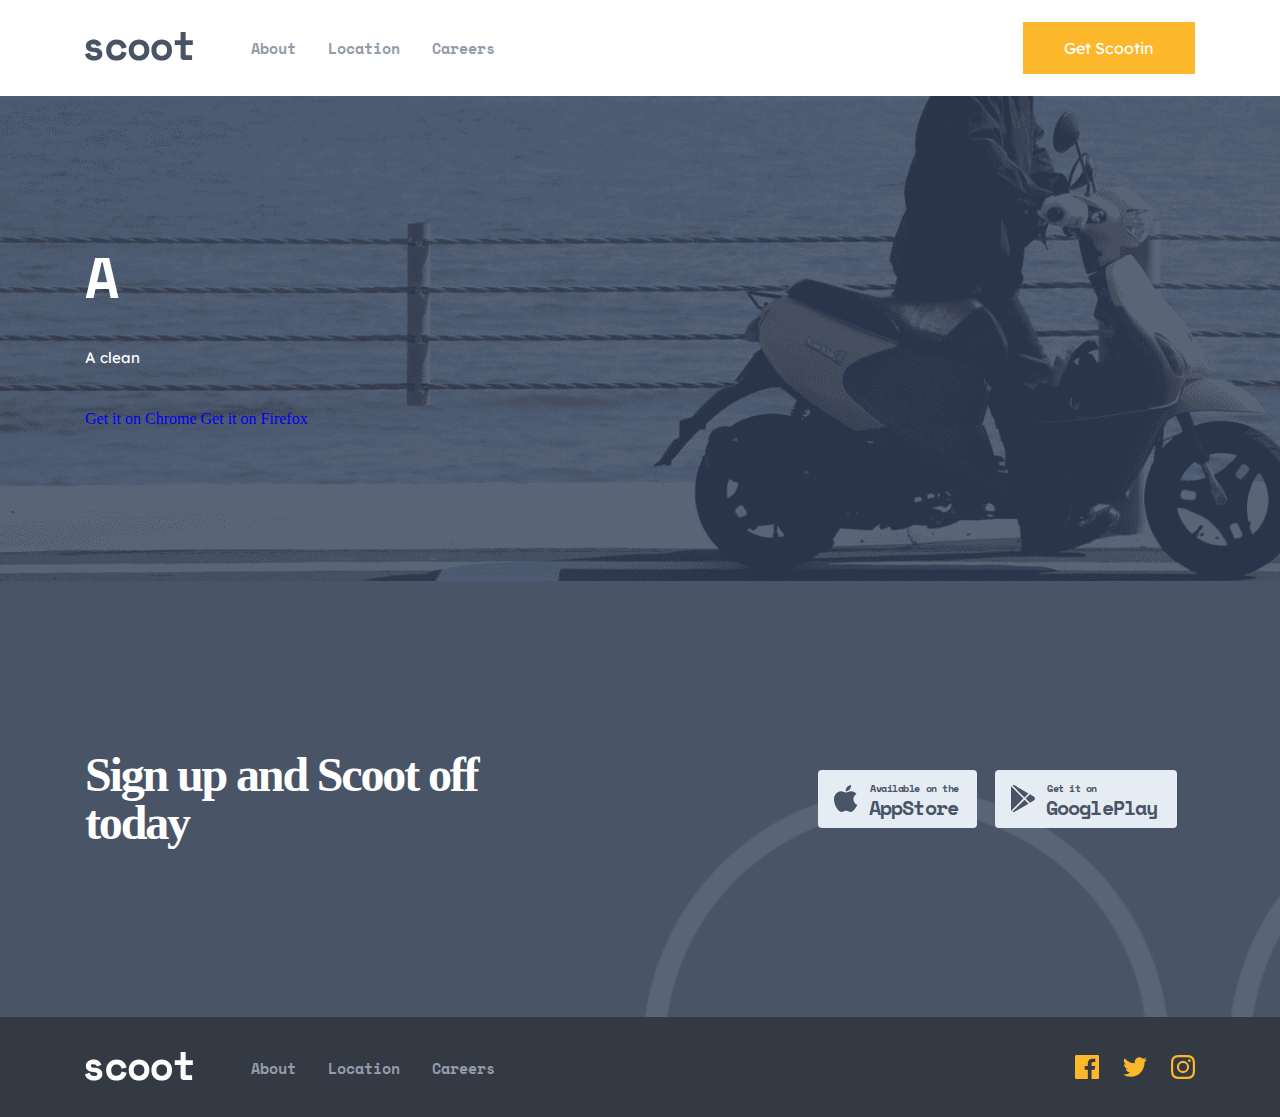
==== index.html @ 83e0b944 "Add sign up section" ====
<!DOCTYPE html>
<html lang="en">
<head>
  <meta charset="UTF-8">
  <meta http-equiv="X-UA-Compatible" content="IE=edge">
  <title>Bookmark</title>
  <link rel="stylesheet" href="./css/main.css">
  <!-- <link rel="stylesheet" href="./css/main.min.css"> -->
</head>
<body>
  <header class="site-header">
    <div class="container">

      <div class="site-header__inner">

        <a class="site-header__link" href="./index.html">
          <svg width="108" height="29" viewBox="0 0 108 29" fill="none" xmlns="http://www.w3.org/2000/svg">
            <path fill-rule="evenodd" clip-rule="evenodd" d="M107.097 23.2V28H98.6971C97.7905 28 97.0505 27.7067 96.4771 27.12C95.9038 26.5333 95.6171 25.7867 95.6171 24.88V12.96H89.7371V8.16H95.6171V0H100.657V8.16H107.817V12.96H100.657V22C100.657 22.8 101.017 23.2 101.737 23.2H107.097ZM9.12 28.56C11.7333 28.56 13.76 27.9733 15.2 26.8C16.64 25.6267 17.36 24.0533 17.36 22.08V21.84C17.36 20.0533 16.72 18.66 15.44 17.66C14.16 16.66 12.5067 16.0533 10.48 15.84C8.72 15.6533 7.50667 15.42 6.84 15.14C6.17333 14.86 5.84 14.4 5.84 13.76C5.84 13.3067 6.05333 12.9267 6.48 12.62C6.90667 12.3133 7.54667 12.16 8.4 12.16C9.33333 12.16 10.0933 12.3667 10.68 12.78C11.2667 13.1933 11.68 13.76 11.92 14.48L16.48 12.64C16.2667 12.08 15.96 11.5 15.56 10.9C15.16 10.3 14.64 9.75333 14 9.26C13.36 8.76667 12.58 8.36667 11.66 8.06C10.74 7.75333 9.65333 7.6 8.4 7.6C7.44 7.6 6.50667 7.73333 5.6 8C4.69333 8.26667 3.89333 8.66 3.2 9.18C2.50667 9.7 1.94667 10.3333 1.52 11.08C1.09333 11.8267 0.88 12.6933 0.88 13.68V13.92C0.88 15.8133 1.54 17.2467 2.86 18.22C4.18 19.1933 5.96 19.7733 8.2 19.96C9.02667 20.04 9.71333 20.1467 10.26 20.28C10.8067 20.4133 11.24 20.58 11.56 20.78C11.88 20.98 12.1 21.1933 12.22 21.42C12.34 21.6467 12.4 21.8933 12.4 22.16C12.4 22.6133 12.1667 23.0333 11.7 23.42C11.2333 23.8067 10.3733 24 9.12 24C7.70667 24 6.66 23.68 5.98 23.04C5.3 22.4 4.85333 21.6533 4.64 20.8L0 22.32C0.133333 23.0133 0.393333 23.7267 0.78 24.46C1.16667 25.1933 1.72 25.86 2.44 26.46C3.16 27.06 4.06667 27.56 5.16 27.96C6.25333 28.36 7.57333 28.56 9.12 28.56ZM31.5743 28.56C34.401 28.56 36.661 27.84 38.3543 26.4C40.0476 24.96 41.121 23.0667 41.5743 20.72L36.6143 19.48C36.3743 20.7867 35.8476 21.8267 35.0343 22.6C34.221 23.3733 33.041 23.76 31.4943 23.76C30.7743 23.76 30.0943 23.6467 29.4543 23.42C28.8143 23.1933 28.2543 22.8533 27.7743 22.4C27.2943 21.9467 26.9143 21.38 26.6343 20.7C26.3543 20.02 26.2143 19.24 26.2143 18.36V18.12C26.2143 17.24 26.3543 16.4467 26.6343 15.74C26.9143 15.0333 27.2943 14.4333 27.7743 13.94C28.2543 13.4467 28.8143 13.0667 29.4543 12.8C30.0943 12.5333 30.7743 12.4 31.4943 12.4C33.041 12.4 34.241 12.8267 35.0943 13.68C35.9476 14.5333 36.4543 15.5467 36.6143 16.72L41.5743 15.44C41.121 13.0933 40.0343 11.2 38.3143 9.76C36.5943 8.32 34.3476 7.6 31.5743 7.6C30.1343 7.6 28.781 7.84 27.5143 8.32C26.2476 8.8 25.141 9.49333 24.1943 10.4C23.2476 11.3067 22.5076 12.4 21.9743 13.68C21.441 14.96 21.1743 16.4 21.1743 18V18.48C21.1743 20.08 21.441 21.5067 21.9743 22.76C22.5076 24.0133 23.241 25.0667 24.1743 25.92C25.1076 26.7733 26.2076 27.4267 27.4743 27.88C28.741 28.3333 30.1076 28.56 31.5743 28.56ZM57.9286 27.88C56.6886 28.3333 55.3886 28.56 54.0286 28.56C52.6686 28.56 51.3686 28.3333 50.1286 27.88C48.8886 27.4267 47.7886 26.7667 46.8286 25.9C45.8686 25.0333 45.1086 23.9667 44.5486 22.7C43.9886 21.4333 43.7086 19.9733 43.7086 18.32V17.84C43.7086 16.2133 43.9886 14.7667 44.5486 13.5C45.1086 12.2333 45.8686 11.16 46.8286 10.28C47.7886 9.4 48.8886 8.73333 50.1286 8.28C51.3686 7.82667 52.6686 7.6 54.0286 7.6C55.3886 7.6 56.6886 7.82667 57.9286 8.28C59.1686 8.73333 60.2686 9.4 61.2286 10.28C62.1886 11.16 62.9486 12.2333 63.5086 13.5C64.0686 14.7667 64.3486 16.2133 64.3486 17.84V18.32C64.3486 19.9733 64.0686 21.4333 63.5086 22.7C62.9486 23.9667 62.1886 25.0333 61.2286 25.9C60.2686 26.7667 59.1686 27.4267 57.9286 27.88ZM54.0286 23.76C53.3086 23.76 52.6286 23.64 51.9886 23.4C51.3486 23.16 50.7886 22.8133 50.3086 22.36C49.8286 21.9067 49.4486 21.3533 49.1686 20.7C48.8886 20.0467 48.7486 19.3067 48.7486 18.48V17.68C48.7486 16.8533 48.8886 16.1133 49.1686 15.46C49.4486 14.8067 49.8286 14.2533 50.3086 13.8C50.7886 13.3467 51.3486 13 51.9886 12.76C52.6286 12.52 53.3086 12.4 54.0286 12.4C54.7486 12.4 55.4286 12.52 56.0686 12.76C56.7086 13 57.2686 13.3467 57.7486 13.8C58.2286 14.2533 58.6086 14.8067 58.8886 15.46C59.1686 16.1133 59.3086 16.8533 59.3086 17.68V18.48C59.3086 19.3067 59.1686 20.0467 58.8886 20.7C58.6086 21.3533 58.2286 21.9067 57.7486 22.36C57.2686 22.8133 56.7086 23.16 56.0686 23.4C55.4286 23.64 54.7486 23.76 54.0286 23.76ZM80.6229 27.88C79.3829 28.3333 78.0829 28.56 76.7229 28.56C75.3629 28.56 74.0629 28.3333 72.8229 27.88C71.5829 27.4267 70.4829 26.7667 69.5229 25.9C68.5629 25.0333 67.8029 23.9667 67.2429 22.7C66.6829 21.4333 66.4029 19.9733 66.4029 18.32V17.84C66.4029 16.2133 66.6829 14.7667 67.2429 13.5C67.8029 12.2333 68.5629 11.16 69.5229 10.28C70.4829 9.4 71.5829 8.73333 72.8229 8.28C74.0629 7.82667 75.3629 7.6 76.7229 7.6C78.0829 7.6 79.3829 7.82667 80.6229 8.28C81.8629 8.73333 82.9629 9.4 83.9229 10.28C84.8829 11.16 85.6429 12.2333 86.2029 13.5C86.7629 14.7667 87.0429 16.2133 87.0429 17.84V18.32C87.0429 19.9733 86.7629 21.4333 86.2029 22.7C85.6429 23.9667 84.8829 25.0333 83.9229 25.9C82.9629 26.7667 81.8629 27.4267 80.6229 27.88ZM76.7229 23.76C76.0029 23.76 75.3229 23.64 74.6829 23.4C74.0429 23.16 73.4829 22.8133 73.0029 22.36C72.5229 21.9067 72.1429 21.3533 71.8629 20.7C71.5829 20.0467 71.4429 19.3067 71.4429 18.48V17.68C71.4429 16.8533 71.5829 16.1133 71.8629 15.46C72.1429 14.8067 72.5229 14.2533 73.0029 13.8C73.4829 13.3467 74.0429 13 74.6829 12.76C75.3229 12.52 76.0029 12.4 76.7229 12.4C77.4429 12.4 78.1229 12.52 78.7629 12.76C79.4029 13 79.9629 13.3467 80.4429 13.8C80.9229 14.2533 81.3029 14.8067 81.5829 15.46C81.8629 16.1133 82.0029 16.8533 82.0029 17.68V18.48C82.0029 19.3067 81.8629 20.0467 81.5829 20.7C81.3029 21.3533 80.9229 21.9067 80.4429 22.36C79.9629 22.8133 79.4029 23.16 78.7629 23.4C78.1229 23.64 77.4429 23.76 76.7229 23.76Z" fill="#495567"/>
            </svg>

        </a>

        <nav class="site-header__nav">
          <ul class="site-header__list">
            <li class="site-header__item">
              <a class="site-header__links" href="#">
                About
              </a>
            </li>
            <li class="site-header__item">
              <a class="site-header__links" href="#">
                Location
              </a>
            </li>
            <li class="site-header__item">
              <a class="site-header__links" href="#">
                Careers
              </a>
            </li>
          </ul>
        </nav>

        <a class="link" href="#">Get Scootin</a>
      </div>

    </div>
  </header>
  <main>
    <section class="hero">
      <div class="container">
        <div class="hero-wrap">
          <div class="hero-wrap__txt">
            <h1 class="hero-wrap__title">
              A
            </h1>
            <p class="hero-wrap__desc">
              A clean
            </p>
            <a class="hero-wrap__btn" href="#">Get it on Chrome</a>
            <a class="hero-wrap__btn hero-wrap__btn--mod" href="#">Get it on Firefox</a>
          </div>
        </div>
      </div>
    </section>

    <section class="signup">
      <div class="container">
        <div class="signup__box">
          <div class="signup__heading-box">
            <h3 class="signup__heading">Sign up and Scoot off today</h3>
          </div>
          <div class="signup__links">
            <a class="signup__link" href="">
              <div class="signup__span">
                <img class="signup__icon" src="./images/appstore.svg" width="24" height="21" alt="">
                <span class="signup__txt">Available on the</span>
                <span class="signup__txt signup__text">AppStore</span>
              </div>
            </a>
            <a href="#">
              <div class="signup__span signup__span--active">
                <img class="signup__icon" src="./images/play.svg" width="24" height="27" alt="">
                <span class="signup__txt">Get it on</span>
                <span class="signup__txt signup__text">GooglePlay</span>
              </div>

          </a>
        </div>
      </div>
    </div>
  </section>
  </main>

  <footer class="site-footer">
    <div class="container">
      <div class="footer-wrap">

        <a class="footer-wrapr__link" href="./index.html">
          <svg class="footer-wrap__link-img" width="108" height="29" viewBox="0 0 108 29" fill="none" xmlns="http://www.w3.org/2000/svg">
            <path fill-rule="evenodd" clip-rule="evenodd" d="M107.097 23.2V28H98.6971C97.7905 28 97.0505 27.7067 96.4771 27.12C95.9038 26.5333 95.6171 25.7867 95.6171 24.88V12.96H89.7371V8.16H95.6171V0H100.657V8.16H107.817V12.96H100.657V22C100.657 22.8 101.017 23.2 101.737 23.2H107.097ZM9.12 28.56C11.7333 28.56 13.76 27.9733 15.2 26.8C16.64 25.6267 17.36 24.0533 17.36 22.08V21.84C17.36 20.0533 16.72 18.66 15.44 17.66C14.16 16.66 12.5067 16.0533 10.48 15.84C8.72 15.6533 7.50667 15.42 6.84 15.14C6.17333 14.86 5.84 14.4 5.84 13.76C5.84 13.3067 6.05333 12.9267 6.48 12.62C6.90667 12.3133 7.54667 12.16 8.4 12.16C9.33333 12.16 10.0933 12.3667 10.68 12.78C11.2667 13.1933 11.68 13.76 11.92 14.48L16.48 12.64C16.2667 12.08 15.96 11.5 15.56 10.9C15.16 10.3 14.64 9.75333 14 9.26C13.36 8.76667 12.58 8.36667 11.66 8.06C10.74 7.75333 9.65333 7.6 8.4 7.6C7.44 7.6 6.50667 7.73333 5.6 8C4.69333 8.26667 3.89333 8.66 3.2 9.18C2.50667 9.7 1.94667 10.3333 1.52 11.08C1.09333 11.8267 0.88 12.6933 0.88 13.68V13.92C0.88 15.8133 1.54 17.2467 2.86 18.22C4.18 19.1933 5.96 19.7733 8.2 19.96C9.02667 20.04 9.71333 20.1467 10.26 20.28C10.8067 20.4133 11.24 20.58 11.56 20.78C11.88 20.98 12.1 21.1933 12.22 21.42C12.34 21.6467 12.4 21.8933 12.4 22.16C12.4 22.6133 12.1667 23.0333 11.7 23.42C11.2333 23.8067 10.3733 24 9.12 24C7.70667 24 6.66 23.68 5.98 23.04C5.3 22.4 4.85333 21.6533 4.64 20.8L0 22.32C0.133333 23.0133 0.393333 23.7267 0.78 24.46C1.16667 25.1933 1.72 25.86 2.44 26.46C3.16 27.06 4.06667 27.56 5.16 27.96C6.25333 28.36 7.57333 28.56 9.12 28.56ZM31.5743 28.56C34.401 28.56 36.661 27.84 38.3543 26.4C40.0476 24.96 41.121 23.0667 41.5743 20.72L36.6143 19.48C36.3743 20.7867 35.8476 21.8267 35.0343 22.6C34.221 23.3733 33.041 23.76 31.4943 23.76C30.7743 23.76 30.0943 23.6467 29.4543 23.42C28.8143 23.1933 28.2543 22.8533 27.7743 22.4C27.2943 21.9467 26.9143 21.38 26.6343 20.7C26.3543 20.02 26.2143 19.24 26.2143 18.36V18.12C26.2143 17.24 26.3543 16.4467 26.6343 15.74C26.9143 15.0333 27.2943 14.4333 27.7743 13.94C28.2543 13.4467 28.8143 13.0667 29.4543 12.8C30.0943 12.5333 30.7743 12.4 31.4943 12.4C33.041 12.4 34.241 12.8267 35.0943 13.68C35.9476 14.5333 36.4543 15.5467 36.6143 16.72L41.5743 15.44C41.121 13.0933 40.0343 11.2 38.3143 9.76C36.5943 8.32 34.3476 7.6 31.5743 7.6C30.1343 7.6 28.781 7.84 27.5143 8.32C26.2476 8.8 25.141 9.49333 24.1943 10.4C23.2476 11.3067 22.5076 12.4 21.9743 13.68C21.441 14.96 21.1743 16.4 21.1743 18V18.48C21.1743 20.08 21.441 21.5067 21.9743 22.76C22.5076 24.0133 23.241 25.0667 24.1743 25.92C25.1076 26.7733 26.2076 27.4267 27.4743 27.88C28.741 28.3333 30.1076 28.56 31.5743 28.56ZM57.9286 27.88C56.6886 28.3333 55.3886 28.56 54.0286 28.56C52.6686 28.56 51.3686 28.3333 50.1286 27.88C48.8886 27.4267 47.7886 26.7667 46.8286 25.9C45.8686 25.0333 45.1086 23.9667 44.5486 22.7C43.9886 21.4333 43.7086 19.9733 43.7086 18.32V17.84C43.7086 16.2133 43.9886 14.7667 44.5486 13.5C45.1086 12.2333 45.8686 11.16 46.8286 10.28C47.7886 9.4 48.8886 8.73333 50.1286 8.28C51.3686 7.82667 52.6686 7.6 54.0286 7.6C55.3886 7.6 56.6886 7.82667 57.9286 8.28C59.1686 8.73333 60.2686 9.4 61.2286 10.28C62.1886 11.16 62.9486 12.2333 63.5086 13.5C64.0686 14.7667 64.3486 16.2133 64.3486 17.84V18.32C64.3486 19.9733 64.0686 21.4333 63.5086 22.7C62.9486 23.9667 62.1886 25.0333 61.2286 25.9C60.2686 26.7667 59.1686 27.4267 57.9286 27.88ZM54.0286 23.76C53.3086 23.76 52.6286 23.64 51.9886 23.4C51.3486 23.16 50.7886 22.8133 50.3086 22.36C49.8286 21.9067 49.4486 21.3533 49.1686 20.7C48.8886 20.0467 48.7486 19.3067 48.7486 18.48V17.68C48.7486 16.8533 48.8886 16.1133 49.1686 15.46C49.4486 14.8067 49.8286 14.2533 50.3086 13.8C50.7886 13.3467 51.3486 13 51.9886 12.76C52.6286 12.52 53.3086 12.4 54.0286 12.4C54.7486 12.4 55.4286 12.52 56.0686 12.76C56.7086 13 57.2686 13.3467 57.7486 13.8C58.2286 14.2533 58.6086 14.8067 58.8886 15.46C59.1686 16.1133 59.3086 16.8533 59.3086 17.68V18.48C59.3086 19.3067 59.1686 20.0467 58.8886 20.7C58.6086 21.3533 58.2286 21.9067 57.7486 22.36C57.2686 22.8133 56.7086 23.16 56.0686 23.4C55.4286 23.64 54.7486 23.76 54.0286 23.76ZM80.6229 27.88C79.3829 28.3333 78.0829 28.56 76.7229 28.56C75.3629 28.56 74.0629 28.3333 72.8229 27.88C71.5829 27.4267 70.4829 26.7667 69.5229 25.9C68.5629 25.0333 67.8029 23.9667 67.2429 22.7C66.6829 21.4333 66.4029 19.9733 66.4029 18.32V17.84C66.4029 16.2133 66.6829 14.7667 67.2429 13.5C67.8029 12.2333 68.5629 11.16 69.5229 10.28C70.4829 9.4 71.5829 8.73333 72.8229 8.28C74.0629 7.82667 75.3629 7.6 76.7229 7.6C78.0829 7.6 79.3829 7.82667 80.6229 8.28C81.8629 8.73333 82.9629 9.4 83.9229 10.28C84.8829 11.16 85.6429 12.2333 86.2029 13.5C86.7629 14.7667 87.0429 16.2133 87.0429 17.84V18.32C87.0429 19.9733 86.7629 21.4333 86.2029 22.7C85.6429 23.9667 84.8829 25.0333 83.9229 25.9C82.9629 26.7667 81.8629 27.4267 80.6229 27.88ZM76.7229 23.76C76.0029 23.76 75.3229 23.64 74.6829 23.4C74.0429 23.16 73.4829 22.8133 73.0029 22.36C72.5229 21.9067 72.1429 21.3533 71.8629 20.7C71.5829 20.0467 71.4429 19.3067 71.4429 18.48V17.68C71.4429 16.8533 71.5829 16.1133 71.8629 15.46C72.1429 14.8067 72.5229 14.2533 73.0029 13.8C73.4829 13.3467 74.0429 13 74.6829 12.76C75.3229 12.52 76.0029 12.4 76.7229 12.4C77.4429 12.4 78.1229 12.52 78.7629 12.76C79.4029 13 79.9629 13.3467 80.4429 13.8C80.9229 14.2533 81.3029 14.8067 81.5829 15.46C81.8629 16.1133 82.0029 16.8533 82.0029 17.68V18.48C82.0029 19.3067 81.8629 20.0467 81.5829 20.7C81.3029 21.3533 80.9229 21.9067 80.4429 22.36C79.9629 22.8133 79.4029 23.16 78.7629 23.4C78.1229 23.64 77.4429 23.76 76.7229 23.76Z" fill="currentColor"/>
            </svg>

        </a>
        <nav class="footer-wrap-nav">
          <ul class="footer-wrap__list footernav">
            <li class="footernav__item">
              <a class="footernav__link" href="#" >
                About
              </a>
            </li>
            <li class="footernav__item">
              <a class="footernav__link" href="#" >
                Location
              </a>
            </li>
            <li class="footernav__item">
              <a class="footernav__link" href="#" >
                Careers
              </a>
            </li>
          </ul>
        </nav>
        <ul class="social-list">

          <li class="social-list__item">
            <a class="social-list__link" href="https://www.facebook.com/" target="_blank">
              <svg class="social-list__icon" width="24" height="24" fill="none" xmlns="http://www.w3.org/2000/svg"><path d="M22.675 0H1.325C.593 0 0 .593 0 1.325v21.351C0 23.407.593 24 1.325 24H12.82v-9.294H9.692v-3.622h3.128V8.413c0-3.1 1.893-4.788 4.659-4.788 1.325 0 2.463.099 2.795.143v3.24l-1.918.001c-1.504 0-1.795.715-1.795 1.763v2.313h3.587l-.467 3.622h-3.12V24h6.116c.73 0 1.323-.593 1.323-1.325V1.325C24 .593 23.407 0 22.675 0Z" fill="currentColor"/></svg>
            </a>
          </li>

          <li class="social-list__item">
            <a class="social-list__link" href="https://www.twitter.com/" target="_blank">

              <svg class="social-list__icon" width="24" height="20" fill="none" xmlns="http://www.w3.org/2000/svg"><path d="M24 2.557a9.83 9.83 0 0 1-2.828.775A4.932 4.932 0 0 0 23.337.608a9.864 9.864 0 0 1-3.127 1.195A4.916 4.916 0 0 0 16.616.248c-3.179 0-5.515 2.966-4.797 6.045A13.978 13.978 0 0 1 1.671 1.149a4.93 4.93 0 0 0 1.523 6.574 4.903 4.903 0 0 1-2.229-.616c-.054 2.281 1.581 4.415 3.949 4.89a4.935 4.935 0 0 1-2.224.084 4.928 4.928 0 0 0 4.6 3.419A9.9 9.9 0 0 1 0 17.54a13.94 13.94 0 0 0 7.548 2.212c9.142 0 14.307-7.721 13.995-14.646A10.025 10.025 0 0 0 24 2.557Z" fill="currentColor"/></svg>
            </a>
          </li>
          <li class="social-list__item">
            <a class="social-list__link" href="https://www.instagram.com/" target="_blank">
              <svg class="social-list__icon" width="24" height="24" fill="none" xmlns="http://www.w3.org/2000/svg"><path fill-rule="evenodd" clip-rule="evenodd" d="M12 0C8.741 0 8.333.014 7.053.072 2.695.272.273 2.69.073 7.052.014 8.333 0 8.741 0 12c0 3.259.014 3.668.072 4.948.2 4.358 2.618 6.78 6.98 6.98C8.333 23.986 8.741 24 12 24c3.259 0 3.668-.014 4.948-.072 4.354-.2 6.782-2.618 6.979-6.98.059-1.28.073-1.689.073-4.948 0-3.259-.014-3.667-.072-4.947-.196-4.354-2.617-6.78-6.979-6.98C15.668.014 15.259 0 12 0Zm0 2.163c3.204 0 3.584.012 4.85.07 3.252.148 4.771 1.691 4.919 4.919.058 1.265.069 1.645.069 4.849 0 3.205-.012 3.584-.069 4.849-.149 3.225-1.664 4.771-4.919 4.919-1.266.058-1.644.07-4.85.07-3.204 0-3.584-.012-4.849-.07-3.26-.149-4.771-1.699-4.919-4.92-.058-1.265-.07-1.644-.07-4.849 0-3.204.013-3.583.07-4.849.149-3.227 1.664-4.771 4.919-4.919 1.266-.057 1.645-.069 4.849-.069ZM5.838 12a6.162 6.162 0 1 1 12.324 0 6.162 6.162 0 0 1-12.324 0ZM12 16a4 4 0 1 1 0-8 4 4 0 0 1 0 8Zm4.965-10.405a1.44 1.44 0 1 1 2.881.001 1.44 1.44 0 0 1-2.881-.001Z" fill="currentColor"/></svg>

            </a>
          </li>
        </ul>
      </div>
    </div>
  </footer>
</body>
</html>
---- css/main.css ----
/* VARIABLES */

:root{
  --text-color:#fff;
  --yellow-button:#FCB72B;
  --title-dark-nevy:#495567;
  --desc-dim-grey:#939CAA;
  --light-grey:#E5ECF4;
  --snow:#F2F5F9;
  --light-yellow:#FFF4DF;
}

/* space-mono-700 - latin */
@font-face {
  font-family: "Space Mono";
  font-style: normal;
  font-weight: 700;
  src: url("../fonts/space-mono-v11-latin-700.woff2") format("woff2"),
  url("../fonts/space-mono-v11-latin-700.woff") format("woff");
}

/* lexend-deca-regular - latin */
@font-face {
  font-family: "Lexend Deca";
  font-style: normal;
  font-weight: 400;
  src: url("../fonts/lexend-deca-v16-latin-regular.eot");
  src: url("../fonts/lexend-deca-v16-latin-regular.eot?#iefix") format("embedded-opentype"),
  url("../fonts/lexend-deca-v16-latin-regular.woff2") format("woff2"),
  url("../fonts/lexend-deca-v16-latin-regular.woff") format("woff"),
  url("../fonts/lexend-deca-v16-latin-regular.ttf") format("truetype"),
  url("../fonts/lexend-deca-v16-latin-regular.svg#LexendDeca") format("svg");
}

/* GENERAL */
*{
  box-sizing: border-box;
}
html{
  height: 100%;
}

img{
  display: block;
  height: auto;
}

body{
  display: flex;
  flex-direction: column;
  height: 100%;
  margin: 0;
  padding: 0;
  overflow-x: hidden;
}


.visually-hidden {
  position: absolute;
  width: 1px;
  height: 1px;
  margin: -1px;
  padding: 0;
  border: 0;
  white-space: nowrap;
  clip-path: inset(100%);
  clip: rect(0 0 0 0);
  overflow: hidden;
}

/* CONTAINER */

.container{
  max-width: 1150px;
  margin-right: auto;
  margin-left: auto;
  padding-right: 20px;
  padding-left: 20px;
}

/* STICKY-FOOTER */
main{
  flex-grow: 1;
}

ul{
  margin: 0;
  padding: 0;
  list-style: none;
}

a{
  text-decoration: none;
}


p{
  font-family: "Lexend Deca";
}

/* header start */

.site-header{
  padding: 22px 0;
}

.site-header__inner, .footer-wrap{
  display: flex;
  align-items: center;
}

.site-header__nav, .footer-wrap-nav{
  margin-left: 58px;
}

.site-header__list, .footer-wrap__list{
  display: flex;
  align-items: center;
}

.site-header__item:not(:last-child), .footernav__item:not(:last-child){
  margin-right: 32px;
}

.site-header__links, .footernav__link{
  font-family: "Space Mono";
  font-style: normal;
  font-weight: 700;
  font-size: 15px;
  line-height: 25px;
  color: var(--desc-dim-grey);
  transition: 0.3s ease;
}

.site-header__links:hover, .footernav__link:hover{
  color: var(--yellow-button);
}

.link{
  margin-left: auto;
  padding: 13px 38px;
  font-family: "Lexend Deca";
  color: var(--text-color);
  background-color: var(--yellow-button);
  border: 3px solid transparent;
  transition: 0.3s ease;
}

.link:hover{
  color: var(--yellow-button);
  background-color: var(--text-color);
  border-color: var(--yellow-button);
}

/* header end */

.hero{
  position: relative;
  padding: 153px 0;
  background-image: url("../images/home-headerr.png");
  /* background-size: 1440px 650px; */
  background-size: cover;
  background-repeat: no-repeat;
}


.hero-wrap{
  width: 500px;
}

.hero-wrap__title{
  margin-top: 0;
  margin-bottom: 40px;
  font-weight: 700;
  font-size: 56px;
  font-family: "Space Mono";
  line-height: 56px;
  letter-spacing: -2.5px;
  color: #fff;

}

.hero-wrap__desc-box{
  position: relative;
  width: 405px;
  margin-left: auto;

}

.hero-wrap__desc-box::before{
  position: absolute;
  top: 43px;
  left: -273px;
  background-image: url("../images/chiziq-header.svg");
  width: 203px;
  height: 15px;
  content: "";
}

.hero-wrap__desc-box::after{
  position: absolute;
  top: 40px;
  right: -127%;
  background-image: url("../images/header-arrow.svg");
  width: 452px;
  height: 151px;
  content: "";
}


.hero-wrap__desc{
  font-family: "Lexend Deca";
  margin-bottom: 40px;
  font-weight: 400;
  font-size: 15px;
  line-height: 25px;
  color: #fff;

}

.hero-wrap__btn{
  display: inline-block;
}

.hero-wrap__btn::after{
  position: absolute;
  right: -193%;
  bottom: 8%;
  display: block;
  background-image: url("../images/header-circles.svg");
  width: 234px;
  height: 62px;
  content: "";
}

.app{
  padding-top: 160px;
  padding-bottom: 147px;
}

.app__list{
  position: relative;
  display: flex;
  margin-bottom: 200px;
}

.app__list::before{
  position: absolute;
  top: 39px;
  left: -17%;
  z-index: -1;
  display: inline-block;
  width: 974px;
  height: 20px;
  background-color: var(--light-grey);
  content: "";
}



.app__item{
  top: 0;
  left: 0;
  width: 350px;
  margin-right: 30px;
}

.app__item::before{
  display: inline-block;
  margin-bottom: 40px;
  background-image: url("../images/locate.svg");
  width: 96px;
  height: 96px;
  background-repeat: no-repeat;
  background-position: top left;
  content: "";
}

.app__item:nth-child(2):before{
  background-image: url("../images/scooter.svg");
}

.app__item:nth-child(3):before{
  background-image: url("../images/ride.svg");
}

.app__title{
  margin-bottom: 27px;
  font-weight: 700;
  font-size: 24px;
  font-family: "Mono Space";
  line-height: 28px;
  letter-spacing: -1.07143px;
  color: var(--title-dark-nevy);

}

.app__desc{
  margin-top: 0;
  font-weight: 400;
  font-size: 15px;
  font-family: "Lexend Deca";
  line-height: 25px;
  color: var(--desc-dim-grey);

}

.app__box{
}

.app__itemm{
  display: flex;
  justify-content: space-between;
  align-items: center;
  margin-bottom: 160px;
}


.app__itemm:nth-child(2){
  flex-direction: row-reverse;
}

.app__itemm:nth-child(3){
  margin-bottom: 0;
}

.app__left{
  width: 445px;
  margin-right: 23px;
}

.app__heading{
  margin-bottom: 24px;
  font-weight: 700;
  font-size: 48px;
  font-family: "Mono Space";
  line-height: 48px;
  letter-spacing: -2.14286px;
  color: var(--title-dark-nevy);

}

.app__info{
  margin-bottom: 40px;
  font-weight: 400;
  font-size: 15px;
  line-height: 25px;
  color: var(--desc-dim-grey);
}

.app__right{
  position: relative;
}

.app__right::after{
  position: absolute;
  top: 0%;
  right:-110%;
  background-image: url("../images/Mask.png");
  width: 445px;
  height: 445px;
  background-repeat: no-repeat;
  content: "";
}

.app__right::before{
  position: absolute;
  right:-38%;
  bottom: 0;
  z-index: 1;
  background-image: url("../images/telemetry-arrow.svg");
  width: 741px;
  height: 151px;
  background-repeat: no-repeat;
  content: "";
}

.app__right--mod::before{
  top: 1%;
  left: -122%;
  transform: rotateY(180deg);
}

.app__right--mod::after{
  top: 1%;
  left: -115%;
}

.app__right--active::before{
  /* position: absolute; */
  top: 16%;
  right: -127%
}

.signup{
  padding: 122px 0;
  background-image: url("../images/signup.png");
  background-size:cover;
}

.signup__box{
  display: flex;
  justify-content: space-between;
  align-items: center;
}

.signup__heading-box{
  width: 415px;
}

.signup__heading{
  font-weight: 700;
  font-size: 48px;
  font-family: "Mono Space";
  line-height: 48px;
  letter-spacing: -2.14286px;
  color: #fff;

}

.signup__links{
  display: flex;
}

.signup__span{
  position: relative;
  width: 159px;
  margin-right: 18px;
  padding: 8px 16px;
  background-color: var(--light-grey);
  border-radius: 4px;
}

.signup__icon{
  position: absolute;
  top: 15px;
  display: inline;
}

.signup__txt{
  margin-left: 36px;
  font-weight: 700;
  font-size: 10px;
  font-family: "Space Mono";
  line-height: 15px;
  letter-spacing: -0.446429px;
  color: var(--title-dark-nevy);
}

.signup__text{
  margin-left: 35px;
  font-weight: 700;
  font-size: 20px;
  font-family: "Space Mono";
  line-height: 24px;
  letter-spacing: -0.892857px;
  color: var(--title-dark-nevy);

}

.signup__span--active{
  width: 182px;
}

/* footer start */

.site-footer{
  width: 100%;
  background-color: #333A44;
  padding-top: 35px;
  padding-bottom: 32px;
}

.footer-wrap__link-img{
  color: var(--text-color);
}

.social-list{
  display: flex;
  align-items: center;
  margin-left: auto;
  list-style: none;
}

.social-list__item:not(:last-child){
  margin-right: 24px;
}

.social-list__icon{
  color: var(--yellow-button);
  transition: 0.3s ease;
}

.social-list__icon:hover{
  color: var(--text-color);
}

/* footer finish */
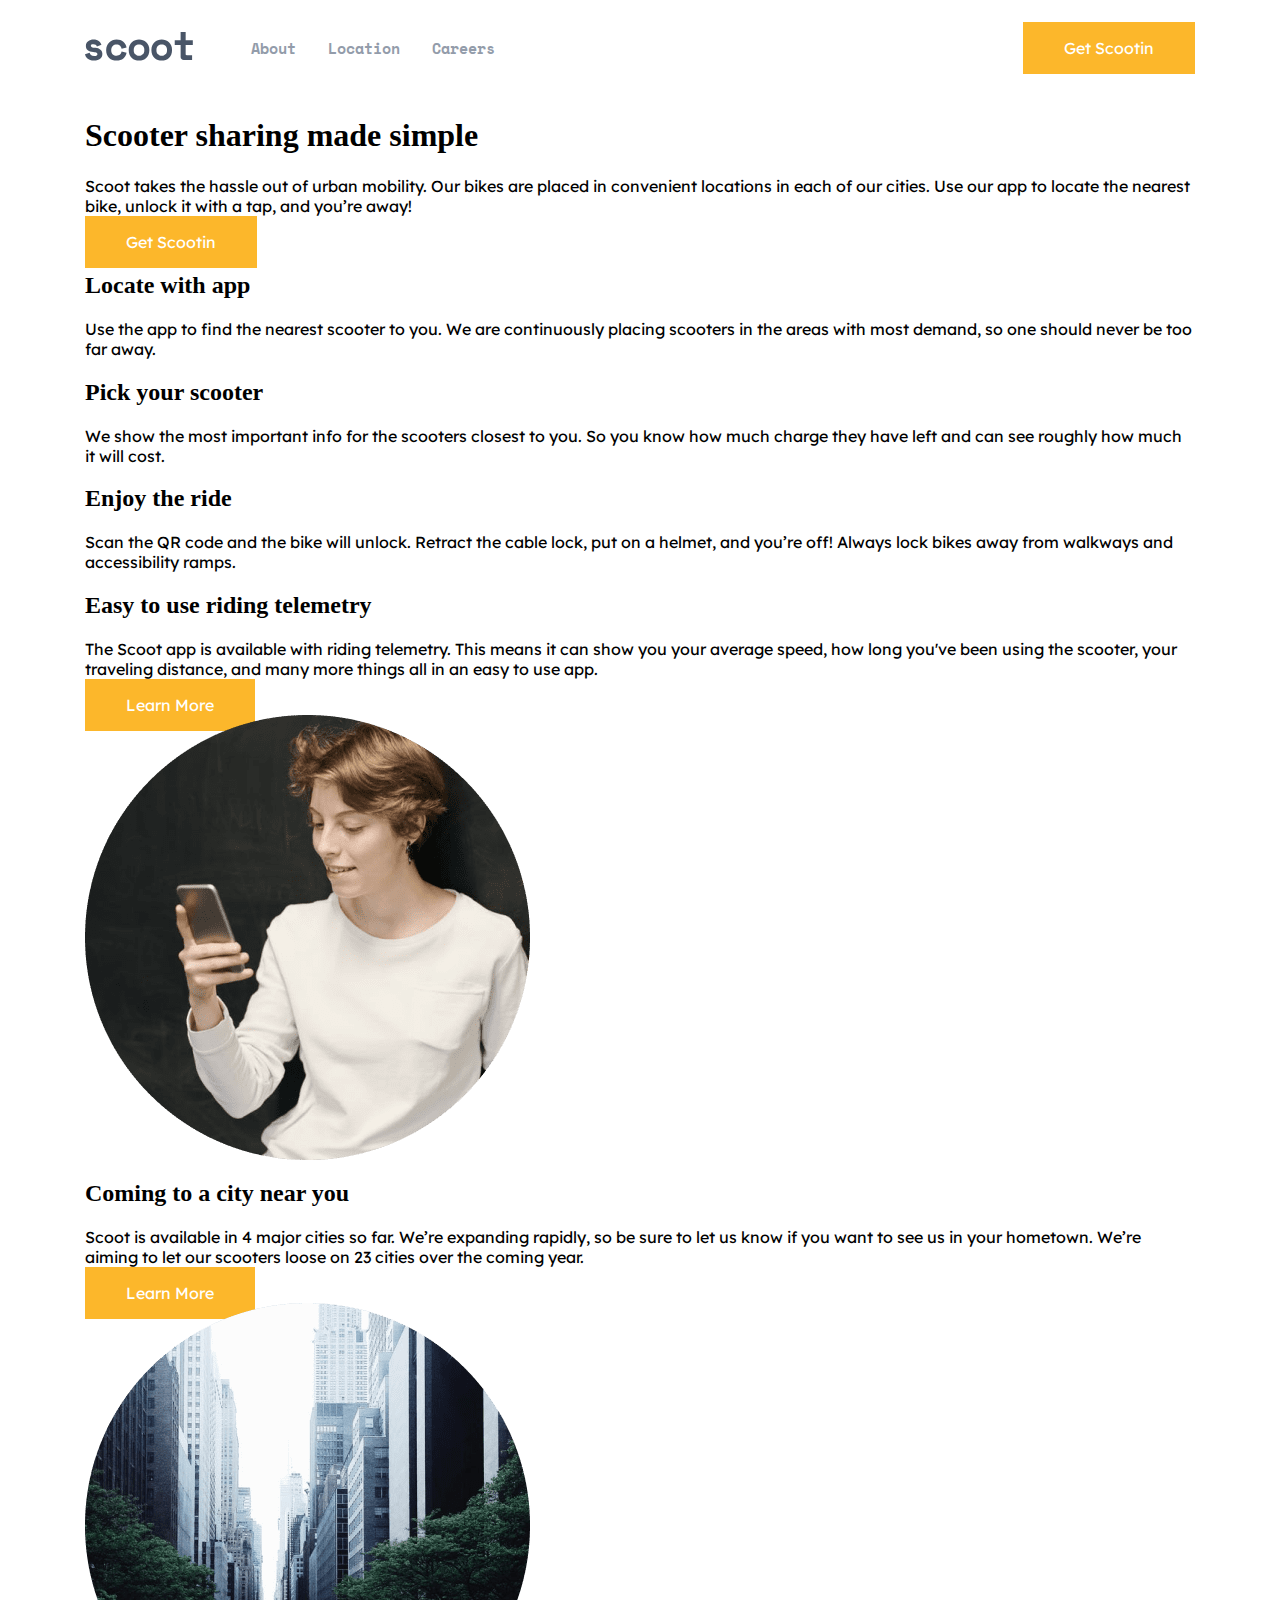
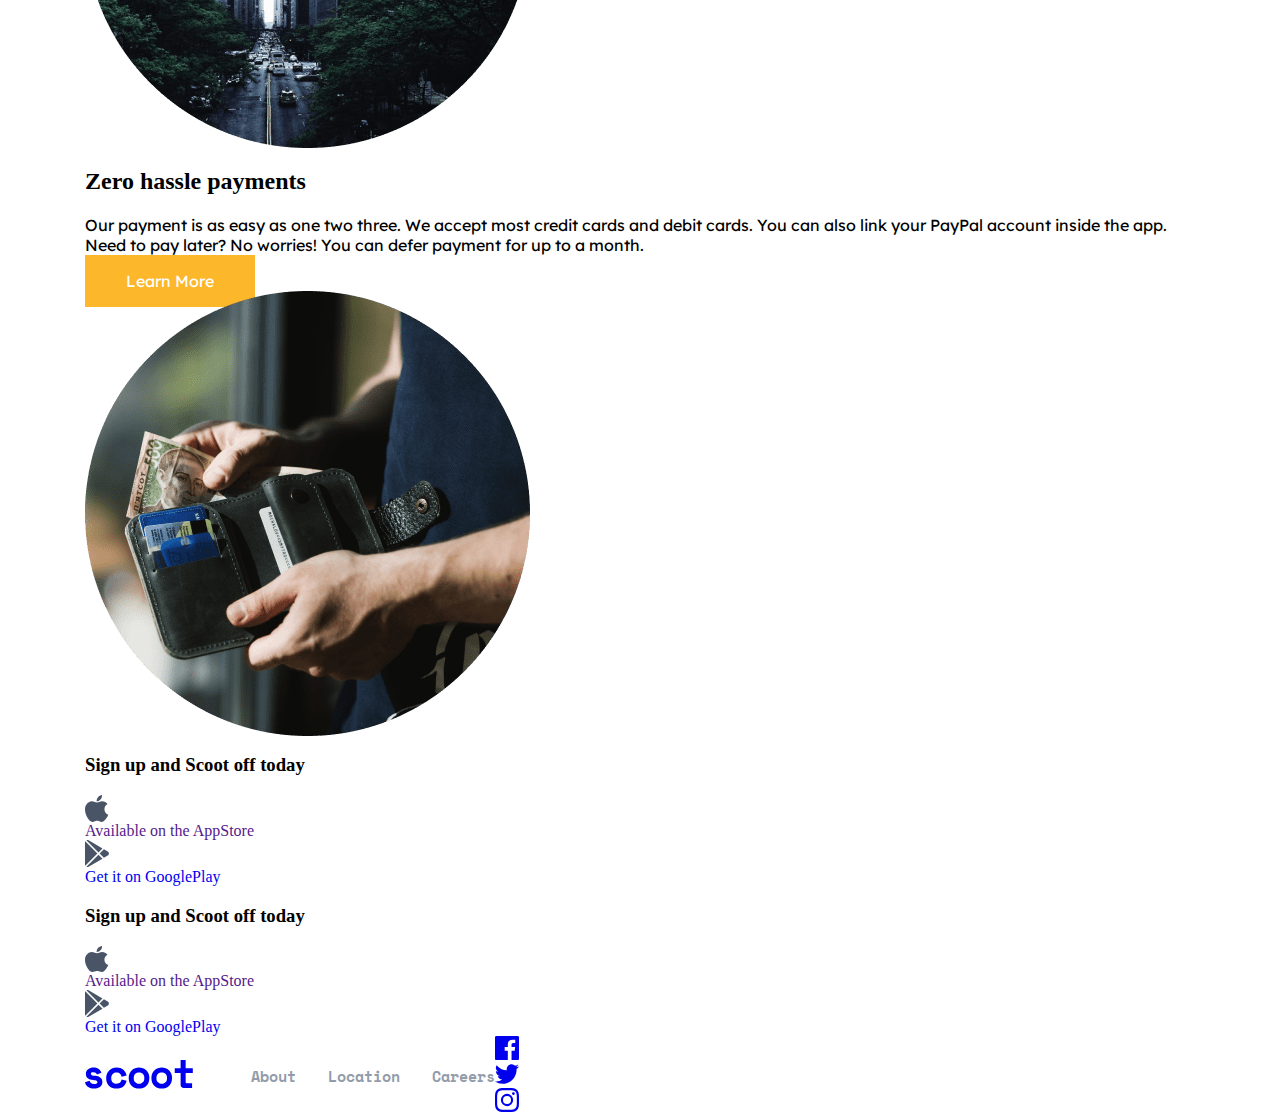
==== commit 1d74f406: "Merge branch 'main' into about" ====
--- a/index.html
+++ b/index.html
@@ -4,23 +4,19 @@
 <head>
   <meta charset="UTF-8">
   <meta http-equiv="X-UA-Compatible" content="IE=edge">
-  <title>Bookmark</title>
+  <title>Scoot</title>
   <link rel="stylesheet" href="./css/main.css">
   <!-- <link rel="stylesheet" href="./css/main.min.css"> -->
 </head>
 <body>
   <header class="site-header">
-    <div class="container">
-
+    <div class="container">     
       <div class="site-header__inner">
-
         <a class="site-header__link" href="./index.html">
           <svg width="108" height="29" viewBox="0 0 108 29" fill="none" xmlns="http://www.w3.org/2000/svg">
             <path fill-rule="evenodd" clip-rule="evenodd" d="M107.097 23.2V28H98.6971C97.7905 28 97.0505 27.7067 96.4771 27.12C95.9038 26.5333 95.6171 25.7867 95.6171 24.88V12.96H89.7371V8.16H95.6171V0H100.657V8.16H107.817V12.96H100.657V22C100.657 22.8 101.017 23.2 101.737 23.2H107.097ZM9.12 28.56C11.7333 28.56 13.76 27.9733 15.2 26.8C16.64 25.6267 17.36 24.0533 17.36 22.08V21.84C17.36 20.0533 16.72 18.66 15.44 17.66C14.16 16.66 12.5067 16.0533 10.48 15.84C8.72 15.6533 7.50667 15.42 6.84 15.14C6.17333 14.86 5.84 14.4 5.84 13.76C5.84 13.3067 6.05333 12.9267 6.48 12.62C6.90667 12.3133 7.54667 12.16 8.4 12.16C9.33333 12.16 10.0933 12.3667 10.68 12.78C11.2667 13.1933 11.68 13.76 11.92 14.48L16.48 12.64C16.2667 12.08 15.96 11.5 15.56 10.9C15.16 10.3 14.64 9.75333 14 9.26C13.36 8.76667 12.58 8.36667 11.66 8.06C10.74 7.75333 9.65333 7.6 8.4 7.6C7.44 7.6 6.50667 7.73333 5.6 8C4.69333 8.26667 3.89333 8.66 3.2 9.18C2.50667 9.7 1.94667 10.3333 1.52 11.08C1.09333 11.8267 0.88 12.6933 0.88 13.68V13.92C0.88 15.8133 1.54 17.2467 2.86 18.22C4.18 19.1933 5.96 19.7733 8.2 19.96C9.02667 20.04 9.71333 20.1467 10.26 20.28C10.8067 20.4133 11.24 20.58 11.56 20.78C11.88 20.98 12.1 21.1933 12.22 21.42C12.34 21.6467 12.4 21.8933 12.4 22.16C12.4 22.6133 12.1667 23.0333 11.7 23.42C11.2333 23.8067 10.3733 24 9.12 24C7.70667 24 6.66 23.68 5.98 23.04C5.3 22.4 4.85333 21.6533 4.64 20.8L0 22.32C0.133333 23.0133 0.393333 23.7267 0.78 24.46C1.16667 25.1933 1.72 25.86 2.44 26.46C3.16 27.06 4.06667 27.56 5.16 27.96C6.25333 28.36 7.57333 28.56 9.12 28.56ZM31.5743 28.56C34.401 28.56 36.661 27.84 38.3543 26.4C40.0476 24.96 41.121 23.0667 41.5743 20.72L36.6143 19.48C36.3743 20.7867 35.8476 21.8267 35.0343 22.6C34.221 23.3733 33.041 23.76 31.4943 23.76C30.7743 23.76 30.0943 23.6467 29.4543 23.42C28.8143 23.1933 28.2543 22.8533 27.7743 22.4C27.2943 21.9467 26.9143 21.38 26.6343 20.7C26.3543 20.02 26.2143 19.24 26.2143 18.36V18.12C26.2143 17.24 26.3543 16.4467 26.6343 15.74C26.9143 15.0333 27.2943 14.4333 27.7743 13.94C28.2543 13.4467 28.8143 13.0667 29.4543 12.8C30.0943 12.5333 30.7743 12.4 31.4943 12.4C33.041 12.4 34.241 12.8267 35.0943 13.68C35.9476 14.5333 36.4543 15.5467 36.6143 16.72L41.5743 15.44C41.121 13.0933 40.0343 11.2 38.3143 9.76C36.5943 8.32 34.3476 7.6 31.5743 7.6C30.1343 7.6 28.781 7.84 27.5143 8.32C26.2476 8.8 25.141 9.49333 24.1943 10.4C23.2476 11.3067 22.5076 12.4 21.9743 13.68C21.441 14.96 21.1743 16.4 21.1743 18V18.48C21.1743 20.08 21.441 21.5067 21.9743 22.76C22.5076 24.0133 23.241 25.0667 24.1743 25.92C25.1076 26.7733 26.2076 27.4267 27.4743 27.88C28.741 28.3333 30.1076 28.56 31.5743 28.56ZM57.9286 27.88C56.6886 28.3333 55.3886 28.56 54.0286 28.56C52.6686 28.56 51.3686 28.3333 50.1286 27.88C48.8886 27.4267 47.7886 26.7667 46.8286 25.9C45.8686 25.0333 45.1086 23.9667 44.5486 22.7C43.9886 21.4333 43.7086 19.9733 43.7086 18.32V17.84C43.7086 16.2133 43.9886 14.7667 44.5486 13.5C45.1086 12.2333 45.8686 11.16 46.8286 10.28C47.7886 9.4 48.8886 8.73333 50.1286 8.28C51.3686 7.82667 52.6686 7.6 54.0286 7.6C55.3886 7.6 56.6886 7.82667 57.9286 8.28C59.1686 8.73333 60.2686 9.4 61.2286 10.28C62.1886 11.16 62.9486 12.2333 63.5086 13.5C64.0686 14.7667 64.3486 16.2133 64.3486 17.84V18.32C64.3486 19.9733 64.0686 21.4333 63.5086 22.7C62.9486 23.9667 62.1886 25.0333 61.2286 25.9C60.2686 26.7667 59.1686 27.4267 57.9286 27.88ZM54.0286 23.76C53.3086 23.76 52.6286 23.64 51.9886 23.4C51.3486 23.16 50.7886 22.8133 50.3086 22.36C49.8286 21.9067 49.4486 21.3533 49.1686 20.7C48.8886 20.0467 48.7486 19.3067 48.7486 18.48V17.68C48.7486 16.8533 48.8886 16.1133 49.1686 15.46C49.4486 14.8067 49.8286 14.2533 50.3086 13.8C50.7886 13.3467 51.3486 13 51.9886 12.76C52.6286 12.52 53.3086 12.4 54.0286 12.4C54.7486 12.4 55.4286 12.52 56.0686 12.76C56.7086 13 57.2686 13.3467 57.7486 13.8C58.2286 14.2533 58.6086 14.8067 58.8886 15.46C59.1686 16.1133 59.3086 16.8533 59.3086 17.68V18.48C59.3086 19.3067 59.1686 20.0467 58.8886 20.7C58.6086 21.3533 58.2286 21.9067 57.7486 22.36C57.2686 22.8133 56.7086 23.16 56.0686 23.4C55.4286 23.64 54.7486 23.76 54.0286 23.76ZM80.6229 27.88C79.3829 28.3333 78.0829 28.56 76.7229 28.56C75.3629 28.56 74.0629 28.3333 72.8229 27.88C71.5829 27.4267 70.4829 26.7667 69.5229 25.9C68.5629 25.0333 67.8029 23.9667 67.2429 22.7C66.6829 21.4333 66.4029 19.9733 66.4029 18.32V17.84C66.4029 16.2133 66.6829 14.7667 67.2429 13.5C67.8029 12.2333 68.5629 11.16 69.5229 10.28C70.4829 9.4 71.5829 8.73333 72.8229 8.28C74.0629 7.82667 75.3629 7.6 76.7229 7.6C78.0829 7.6 79.3829 7.82667 80.6229 8.28C81.8629 8.73333 82.9629 9.4 83.9229 10.28C84.8829 11.16 85.6429 12.2333 86.2029 13.5C86.7629 14.7667 87.0429 16.2133 87.0429 17.84V18.32C87.0429 19.9733 86.7629 21.4333 86.2029 22.7C85.6429 23.9667 84.8829 25.0333 83.9229 25.9C82.9629 26.7667 81.8629 27.4267 80.6229 27.88ZM76.7229 23.76C76.0029 23.76 75.3229 23.64 74.6829 23.4C74.0429 23.16 73.4829 22.8133 73.0029 22.36C72.5229 21.9067 72.1429 21.3533 71.8629 20.7C71.5829 20.0467 71.4429 19.3067 71.4429 18.48V17.68C71.4429 16.8533 71.5829 16.1133 71.8629 15.46C72.1429 14.8067 72.5229 14.2533 73.0029 13.8C73.4829 13.3467 74.0429 13 74.6829 12.76C75.3229 12.52 76.0029 12.4 76.7229 12.4C77.4429 12.4 78.1229 12.52 78.7629 12.76C79.4029 13 79.9629 13.3467 80.4429 13.8C80.9229 14.2533 81.3029 14.8067 81.5829 15.46C81.8629 16.1133 82.0029 16.8533 82.0029 17.68V18.48C82.0029 19.3067 81.8629 20.0467 81.5829 20.7C81.3029 21.3533 80.9229 21.9067 80.4429 22.36C79.9629 22.8133 79.4029 23.16 78.7629 23.4C78.1229 23.64 77.4429 23.76 76.7229 23.76Z" fill="#495567"/>
-            </svg>
-
+          </svg> 
         </a>
-
         <nav class="site-header__nav">
           <ul class="site-header__list">
             <li class="site-header__item">
@@ -39,26 +35,113 @@
               </a>
             </li>
           </ul>
-        </nav>
-
+        </nav>   
         <a class="link" href="#">Get Scootin</a>
-      </div>
-
+      </div>  
     </div>
   </header>
   <main>
     <section class="hero">
       <div class="container">
         <div class="hero-wrap">
-          <div class="hero-wrap__txt">
-            <h1 class="hero-wrap__title">
-              A
-            </h1>
+          <h1 class="hero-wrap__title">
+            Scooter sharing made simple
+          </h1>
+          <div class="hero-wrap__desc-box">
             <p class="hero-wrap__desc">
-              A clean
-            </p>
-            <a class="hero-wrap__btn" href="#">Get it on Chrome</a>
-            <a class="hero-wrap__btn hero-wrap__btn--mod" href="#">Get it on Firefox</a>
+              Scoot takes the hassle out of urban mobility. Our bikes are placed in convenient locations in each of our cities. Use our app to locate the nearest bike, unlock it with a tap, and you’re away!
+            </p>   
+            <a class="hero-wrap__btn link" href="#">Get Scootin</a>
+          </div>
+        </div>
+      </div>
+    </section>
+    <section class="app">
+      <div class="container">
+        <h2 class="visually-hidden">Our app</h2>
+        <ul class="app__list">
+          <li class="app__item">
+            <h2 class="app__title">Locate with app</h2>
+            <p class="app__desc">
+              Use the app to find the nearest scooter to you. We are continuously placing scooters in the areas with most demand, so one should never be too far away. 
+            </p>      
+          </li>
+          <li class="app__item">
+            <h2 class="app__title">Pick your scooter</h2>
+            <p class="app__desc">
+              We show the most important info for the scooters closest to you. So you know how much charge they have left and can see roughly how much it will cost.
+            </p>      
+          </li>
+          <li class="app__item">
+            <h2 class="app__title">Enjoy the ride</h2>
+            <p class="app__desc">
+              Scan the QR code and the bike will unlock. Retract the cable lock, put on a helmet, and you’re off! Always lock bikes away from walkways and accessibility ramps.
+            </p>      
+          </li>
+        </ul>
+        <ul class="app__box">
+          <li class="app__itemm">
+            <div class="app__left">
+              <h2 class="app__heading">Easy to use
+                riding telemetry</h2>
+                <p class="app__info">
+                  The Scoot app is available with riding telemetry. This means it can show you your average speed, how long you've been using the scooter, your traveling distance, and many more things all in an easy to use app.
+                </p>
+                <a class="app__link link" href="#">Learn More</a>
+              </div>
+              <div class="app__right">
+                <img class="app__img" src="./images/telemetry.png" width="445" height="445" srcset="./images/telemetry.png 1x, ./images/telemetry-ret.png 2x"  alt="Girl with phone">
+              </div>
+            </li>
+            <li class="app__itemm">
+              <div class="app__left">
+                <h2 class="app__heading">Coming to a city near you</h2>
+                <p class="app__info">
+                  Scoot is available in 4 major cities so far. We’re expanding rapidly, so be sure to let us know if you want to see us in your hometown. We’re aiming to let our scooters loose on 23 cities over the coming year.
+                </p>
+                <a class="app__link link" href="#">Learn More</a>
+              </div>
+              <div class="app__right app__right--mod">
+                <img class="app__images" src="./images/city.png" width="445" height="445" srcset="./images/city.png 1x, ./images/city-ret.png 2x"  alt="City with big towns">
+              </div>
+            </li>
+            <li class="app__itemm">
+              <div class="app__left">
+                <h2 class="app__heading">Zero hassle payments</h2>
+                <p class="app__info">
+                  Our payment is as easy as one two three. We accept most credit cards and debit cards. You can also link your PayPal account inside the app. Need to pay later? No worries! You can defer payment for up to a month.
+                </p>
+                <a class="app__link link" href="#">Learn More</a>
+              </div>
+              <div class="app__right app__right--active">
+                <img class="app__imag" src="./images/payments.png" width="445" height="445" srcset="./images/payments.png 1x, ./images/payments-ret.png 2x"  alt="Man with moneys">
+              </div>
+            </li>
+          </ul>
+        </div>
+      </section>
+      <section class="signup">
+        <div class="container">
+          <div class="signup__box">
+            <div class="signup__heading-box">
+              <h3 class="signup__heading">Sign up and Scoot off today</h3>
+            </div>
+            <div class="signup__links">
+              <a class="signup__link" href="">
+                <div class="signup__span">
+                  <img class="signup__icon" src="./images/appstore.svg" width="24" height="21" alt="">
+                  <span class="signup__txt">Available on the</span>
+                  <span class="signup__txt signup__text">AppStore</span>
+                </div>
+              </a>
+              <a href="#">
+                <div class="signup__span signup__span--active">
+                  <img class="signup__icon" src="./images/play.svg" width="24" height="27" alt="">
+                  <span class="signup__txt">Get it on</span>
+                  <span class="signup__txt signup__text">GooglePlay</span>
+                </div>
+              
+            </a>
           </div>
         </div>
       </div>
@@ -91,16 +174,16 @@
     </div>
   </section>
   </main>
-
+  
   <footer class="site-footer">
     <div class="container">
       <div class="footer-wrap">
-
-        <a class="footer-wrapr__link" href="./index.html">
+        
+        <a class="footer-wrap__link" href="./index.html">
           <svg class="footer-wrap__link-img" width="108" height="29" viewBox="0 0 108 29" fill="none" xmlns="http://www.w3.org/2000/svg">
             <path fill-rule="evenodd" clip-rule="evenodd" d="M107.097 23.2V28H98.6971C97.7905 28 97.0505 27.7067 96.4771 27.12C95.9038 26.5333 95.6171 25.7867 95.6171 24.88V12.96H89.7371V8.16H95.6171V0H100.657V8.16H107.817V12.96H100.657V22C100.657 22.8 101.017 23.2 101.737 23.2H107.097ZM9.12 28.56C11.7333 28.56 13.76 27.9733 15.2 26.8C16.64 25.6267 17.36 24.0533 17.36 22.08V21.84C17.36 20.0533 16.72 18.66 15.44 17.66C14.16 16.66 12.5067 16.0533 10.48 15.84C8.72 15.6533 7.50667 15.42 6.84 15.14C6.17333 14.86 5.84 14.4 5.84 13.76C5.84 13.3067 6.05333 12.9267 6.48 12.62C6.90667 12.3133 7.54667 12.16 8.4 12.16C9.33333 12.16 10.0933 12.3667 10.68 12.78C11.2667 13.1933 11.68 13.76 11.92 14.48L16.48 12.64C16.2667 12.08 15.96 11.5 15.56 10.9C15.16 10.3 14.64 9.75333 14 9.26C13.36 8.76667 12.58 8.36667 11.66 8.06C10.74 7.75333 9.65333 7.6 8.4 7.6C7.44 7.6 6.50667 7.73333 5.6 8C4.69333 8.26667 3.89333 8.66 3.2 9.18C2.50667 9.7 1.94667 10.3333 1.52 11.08C1.09333 11.8267 0.88 12.6933 0.88 13.68V13.92C0.88 15.8133 1.54 17.2467 2.86 18.22C4.18 19.1933 5.96 19.7733 8.2 19.96C9.02667 20.04 9.71333 20.1467 10.26 20.28C10.8067 20.4133 11.24 20.58 11.56 20.78C11.88 20.98 12.1 21.1933 12.22 21.42C12.34 21.6467 12.4 21.8933 12.4 22.16C12.4 22.6133 12.1667 23.0333 11.7 23.42C11.2333 23.8067 10.3733 24 9.12 24C7.70667 24 6.66 23.68 5.98 23.04C5.3 22.4 4.85333 21.6533 4.64 20.8L0 22.32C0.133333 23.0133 0.393333 23.7267 0.78 24.46C1.16667 25.1933 1.72 25.86 2.44 26.46C3.16 27.06 4.06667 27.56 5.16 27.96C6.25333 28.36 7.57333 28.56 9.12 28.56ZM31.5743 28.56C34.401 28.56 36.661 27.84 38.3543 26.4C40.0476 24.96 41.121 23.0667 41.5743 20.72L36.6143 19.48C36.3743 20.7867 35.8476 21.8267 35.0343 22.6C34.221 23.3733 33.041 23.76 31.4943 23.76C30.7743 23.76 30.0943 23.6467 29.4543 23.42C28.8143 23.1933 28.2543 22.8533 27.7743 22.4C27.2943 21.9467 26.9143 21.38 26.6343 20.7C26.3543 20.02 26.2143 19.24 26.2143 18.36V18.12C26.2143 17.24 26.3543 16.4467 26.6343 15.74C26.9143 15.0333 27.2943 14.4333 27.7743 13.94C28.2543 13.4467 28.8143 13.0667 29.4543 12.8C30.0943 12.5333 30.7743 12.4 31.4943 12.4C33.041 12.4 34.241 12.8267 35.0943 13.68C35.9476 14.5333 36.4543 15.5467 36.6143 16.72L41.5743 15.44C41.121 13.0933 40.0343 11.2 38.3143 9.76C36.5943 8.32 34.3476 7.6 31.5743 7.6C30.1343 7.6 28.781 7.84 27.5143 8.32C26.2476 8.8 25.141 9.49333 24.1943 10.4C23.2476 11.3067 22.5076 12.4 21.9743 13.68C21.441 14.96 21.1743 16.4 21.1743 18V18.48C21.1743 20.08 21.441 21.5067 21.9743 22.76C22.5076 24.0133 23.241 25.0667 24.1743 25.92C25.1076 26.7733 26.2076 27.4267 27.4743 27.88C28.741 28.3333 30.1076 28.56 31.5743 28.56ZM57.9286 27.88C56.6886 28.3333 55.3886 28.56 54.0286 28.56C52.6686 28.56 51.3686 28.3333 50.1286 27.88C48.8886 27.4267 47.7886 26.7667 46.8286 25.9C45.8686 25.0333 45.1086 23.9667 44.5486 22.7C43.9886 21.4333 43.7086 19.9733 43.7086 18.32V17.84C43.7086 16.2133 43.9886 14.7667 44.5486 13.5C45.1086 12.2333 45.8686 11.16 46.8286 10.28C47.7886 9.4 48.8886 8.73333 50.1286 8.28C51.3686 7.82667 52.6686 7.6 54.0286 7.6C55.3886 7.6 56.6886 7.82667 57.9286 8.28C59.1686 8.73333 60.2686 9.4 61.2286 10.28C62.1886 11.16 62.9486 12.2333 63.5086 13.5C64.0686 14.7667 64.3486 16.2133 64.3486 17.84V18.32C64.3486 19.9733 64.0686 21.4333 63.5086 22.7C62.9486 23.9667 62.1886 25.0333 61.2286 25.9C60.2686 26.7667 59.1686 27.4267 57.9286 27.88ZM54.0286 23.76C53.3086 23.76 52.6286 23.64 51.9886 23.4C51.3486 23.16 50.7886 22.8133 50.3086 22.36C49.8286 21.9067 49.4486 21.3533 49.1686 20.7C48.8886 20.0467 48.7486 19.3067 48.7486 18.48V17.68C48.7486 16.8533 48.8886 16.1133 49.1686 15.46C49.4486 14.8067 49.8286 14.2533 50.3086 13.8C50.7886 13.3467 51.3486 13 51.9886 12.76C52.6286 12.52 53.3086 12.4 54.0286 12.4C54.7486 12.4 55.4286 12.52 56.0686 12.76C56.7086 13 57.2686 13.3467 57.7486 13.8C58.2286 14.2533 58.6086 14.8067 58.8886 15.46C59.1686 16.1133 59.3086 16.8533 59.3086 17.68V18.48C59.3086 19.3067 59.1686 20.0467 58.8886 20.7C58.6086 21.3533 58.2286 21.9067 57.7486 22.36C57.2686 22.8133 56.7086 23.16 56.0686 23.4C55.4286 23.64 54.7486 23.76 54.0286 23.76ZM80.6229 27.88C79.3829 28.3333 78.0829 28.56 76.7229 28.56C75.3629 28.56 74.0629 28.3333 72.8229 27.88C71.5829 27.4267 70.4829 26.7667 69.5229 25.9C68.5629 25.0333 67.8029 23.9667 67.2429 22.7C66.6829 21.4333 66.4029 19.9733 66.4029 18.32V17.84C66.4029 16.2133 66.6829 14.7667 67.2429 13.5C67.8029 12.2333 68.5629 11.16 69.5229 10.28C70.4829 9.4 71.5829 8.73333 72.8229 8.28C74.0629 7.82667 75.3629 7.6 76.7229 7.6C78.0829 7.6 79.3829 7.82667 80.6229 8.28C81.8629 8.73333 82.9629 9.4 83.9229 10.28C84.8829 11.16 85.6429 12.2333 86.2029 13.5C86.7629 14.7667 87.0429 16.2133 87.0429 17.84V18.32C87.0429 19.9733 86.7629 21.4333 86.2029 22.7C85.6429 23.9667 84.8829 25.0333 83.9229 25.9C82.9629 26.7667 81.8629 27.4267 80.6229 27.88ZM76.7229 23.76C76.0029 23.76 75.3229 23.64 74.6829 23.4C74.0429 23.16 73.4829 22.8133 73.0029 22.36C72.5229 21.9067 72.1429 21.3533 71.8629 20.7C71.5829 20.0467 71.4429 19.3067 71.4429 18.48V17.68C71.4429 16.8533 71.5829 16.1133 71.8629 15.46C72.1429 14.8067 72.5229 14.2533 73.0029 13.8C73.4829 13.3467 74.0429 13 74.6829 12.76C75.3229 12.52 76.0029 12.4 76.7229 12.4C77.4429 12.4 78.1229 12.52 78.7629 12.76C79.4029 13 79.9629 13.3467 80.4429 13.8C80.9229 14.2533 81.3029 14.8067 81.5829 15.46C81.8629 16.1133 82.0029 16.8533 82.0029 17.68V18.48C82.0029 19.3067 81.8629 20.0467 81.5829 20.7C81.3029 21.3533 80.9229 21.9067 80.4429 22.36C79.9629 22.8133 79.4029 23.16 78.7629 23.4C78.1229 23.64 77.4429 23.76 76.7229 23.76Z" fill="currentColor"/>
-            </svg>
-
+          </svg>
+          
         </a>
         <nav class="footer-wrap-nav">
           <ul class="footer-wrap__list footernav">
@@ -122,23 +205,23 @@
           </ul>
         </nav>
         <ul class="social-list">
-
+          
           <li class="social-list__item">
             <a class="social-list__link" href="https://www.facebook.com/" target="_blank">
               <svg class="social-list__icon" width="24" height="24" fill="none" xmlns="http://www.w3.org/2000/svg"><path d="M22.675 0H1.325C.593 0 0 .593 0 1.325v21.351C0 23.407.593 24 1.325 24H12.82v-9.294H9.692v-3.622h3.128V8.413c0-3.1 1.893-4.788 4.659-4.788 1.325 0 2.463.099 2.795.143v3.24l-1.918.001c-1.504 0-1.795.715-1.795 1.763v2.313h3.587l-.467 3.622h-3.12V24h6.116c.73 0 1.323-.593 1.323-1.325V1.325C24 .593 23.407 0 22.675 0Z" fill="currentColor"/></svg>
             </a>
           </li>
-
+          
           <li class="social-list__item">
             <a class="social-list__link" href="https://www.twitter.com/" target="_blank">
-
+              
               <svg class="social-list__icon" width="24" height="20" fill="none" xmlns="http://www.w3.org/2000/svg"><path d="M24 2.557a9.83 9.83 0 0 1-2.828.775A4.932 4.932 0 0 0 23.337.608a9.864 9.864 0 0 1-3.127 1.195A4.916 4.916 0 0 0 16.616.248c-3.179 0-5.515 2.966-4.797 6.045A13.978 13.978 0 0 1 1.671 1.149a4.93 4.93 0 0 0 1.523 6.574 4.903 4.903 0 0 1-2.229-.616c-.054 2.281 1.581 4.415 3.949 4.89a4.935 4.935 0 0 1-2.224.084 4.928 4.928 0 0 0 4.6 3.419A9.9 9.9 0 0 1 0 17.54a13.94 13.94 0 0 0 7.548 2.212c9.142 0 14.307-7.721 13.995-14.646A10.025 10.025 0 0 0 24 2.557Z" fill="currentColor"/></svg>
             </a>
           </li>
           <li class="social-list__item">
             <a class="social-list__link" href="https://www.instagram.com/" target="_blank">
               <svg class="social-list__icon" width="24" height="24" fill="none" xmlns="http://www.w3.org/2000/svg"><path fill-rule="evenodd" clip-rule="evenodd" d="M12 0C8.741 0 8.333.014 7.053.072 2.695.272.273 2.69.073 7.052.014 8.333 0 8.741 0 12c0 3.259.014 3.668.072 4.948.2 4.358 2.618 6.78 6.98 6.98C8.333 23.986 8.741 24 12 24c3.259 0 3.668-.014 4.948-.072 4.354-.2 6.782-2.618 6.979-6.98.059-1.28.073-1.689.073-4.948 0-3.259-.014-3.667-.072-4.947-.196-4.354-2.617-6.78-6.979-6.98C15.668.014 15.259 0 12 0Zm0 2.163c3.204 0 3.584.012 4.85.07 3.252.148 4.771 1.691 4.919 4.919.058 1.265.069 1.645.069 4.849 0 3.205-.012 3.584-.069 4.849-.149 3.225-1.664 4.771-4.919 4.919-1.266.058-1.644.07-4.85.07-3.204 0-3.584-.012-4.849-.07-3.26-.149-4.771-1.699-4.919-4.92-.058-1.265-.07-1.644-.07-4.849 0-3.204.013-3.583.07-4.849.149-3.227 1.664-4.771 4.919-4.919 1.266-.057 1.645-.069 4.849-.069ZM5.838 12a6.162 6.162 0 1 1 12.324 0 6.162 6.162 0 0 1-12.324 0ZM12 16a4 4 0 1 1 0-8 4 4 0 0 1 0 8Zm4.965-10.405a1.44 1.44 0 1 1 2.881.001 1.44 1.44 0 0 1-2.881-.001Z" fill="currentColor"/></svg>
-
+              
             </a>
           </li>
         </ul>
--- a/css/main.css
+++ b/css/main.css
@@ -154,6 +154,333 @@
 
 /* header end */
 
+
+/* about hero start */
+
+.intro-top{
+  position: relative;
+  width: 100%;
+  height: 200px;
+  background-image: url("../images/about.png");
+  background-position: center;
+}
+
+.intro-top::after{
+  position: absolute;
+  z-index: 3;
+  top: calc(50% - 30px);
+  right: calc(50% - 750px);
+  width: 234px;
+  height: 63px;
+  background-image: url("../images/header-circles.svg");
+  content: "";
+}
+
+.intro-top__title{
+  margin: 0;
+  padding: 72px 0;
+  font-family: 'Space Mono';
+  font-weight: 700;
+  font-size: 56px;
+  line-height: 56px;
+  letter-spacing: -2.5px;
+  color: var(--text-color);
+}
+
+.about-hero__list{
+  padding: 120px 0;
+}
+
+.about-hero__item{
+  display: flex;
+  align-items: center;
+}
+
+.about-hero__item:nth-child(even){
+  position: relative;
+  flex-direction: row-reverse;
+  margin-bottom: 120px;
+}
+
+.about-hero__item:nth-child(1){
+  position: relative;
+}
+
+.about-hero__item:nth-child(1):after{
+  position: absolute;
+  content: "";
+  top: calc(50% + 40px);
+  left: calc(50% - 30px);
+  width: 740px;
+  height: 151px;
+  background-image: url("../images/mmobility-arrow.svg");
+  background-repeat: no-repeat;
+}
+
+.about-hero__item:nth-child(2) .about-hero__img{
+  margin-right: 220px;
+  position: relative;
+}
+
+.about-hero__item:nth-child(2)::before{
+  position: absolute;
+  z-index: 4;
+  content: "";
+  top: calc(50% - 225px);
+  right: calc(50% + 80px);
+  width: 740px;
+  height: 151px;
+  background-image: url("../images/header-arrow.svg");
+  background-repeat: no-repeat;
+}
+
+.about-hero__item:nth-child(odd) .about-hero__img{
+  margin-left: 220px;
+}
+
+.about-hero__info{
+  position: relative;
+  width: 445px;
+}
+
+.about-hero__item:nth-child(1) .about-hero__img::after{
+  position: absolute;
+  top: calc(50% - 222px);
+  left: calc(50% + 600px);
+  z-index: 2;
+  content: "";
+  width: 445px;
+  height: 445px;
+  background-image: url("../images/Mask.png");
+  background-repeat: no-repeat;
+}
+
+.about-hero__item:nth-child(2) .about-hero__info::before{
+  position: absolute;
+  top: calc(50% - 222px);
+  right: calc(50% + 950px);
+  z-index: 2;
+  content: "";
+  width: 445px;
+  height: 445px;
+  background-image: url("../images/Mask.png");
+  background-repeat: no-repeat;
+}
+
+.about-hero__title{
+  margin: 0;
+  margin-bottom: 24px;
+  font-weight: 700;
+  font-size: 48px;
+  line-height: 48px;
+  letter-spacing: -2.14286px;
+  color: var(--title-dark-nevy);
+}
+
+.about-hero__text{
+  margin: 0;
+  font-family: 'Lexend Deca';
+  font-style: normal;
+  font-weight: 400;
+  font-size: 15px;
+  line-height: 25px;
+  color: var(--desc-dim-grey);
+}
+
+/* about hero end */
+
+/* values start */
+
+.values{
+  padding-bottom: 120px;
+}
+
+.info-box{
+  width: 540px;
+  margin: 0 auto;
+}
+
+.info-box__title{
+  margin: 0;
+  font-family: 'Space Mono';
+  font-style: normal;
+  font-weight: 700;
+  font-size: 48px;
+  line-height: 48px;
+  letter-spacing: -2.14286px;
+  text-align: center;
+  color: var(--title-dark-nevy);
+}
+
+.values__list{
+  display: flex;
+  align-items: center;
+  margin-top: 103px;
+}
+
+.values__item{
+  position: relative;
+  width: 350px;
+  text-align: center;
+}
+
+.values__item:not(:last-child){
+  margin-right: 30px;
+}
+
+.values__box{
+  position: relative;
+  z-index: 2;
+  width: 240px;
+  height: 240px;
+  margin: 0 auto;
+  background-repeat: no-repeat;
+  background-position: center;
+}
+
+.values__box:after{
+  position: absolute;
+  display: flex;
+  align-items: center;
+  justify-content: center;
+  width: 96px;
+  height: 96px;
+  left: 70px;
+  top: calc(50% + 70px);
+  font-family: 'Space Mono';
+  font-style: normal;
+  font-weight: 700;
+  font-size: 24px;
+  line-height: 28px;
+  text-align: center;
+  letter-spacing: -1.07143px;
+  border-radius: 50%;
+  background-color: var(--yellow-button);
+  color: var(--title-dark-nevy);
+}
+
+.values__item:nth-child(1) .values__box{
+  background-image: url("../images/teach.png");
+}
+
+
+.values__item:nth-child(1) .values__box:after{
+  content: "01";
+}
+
+.values__item:nth-child(2) .values__box:after{
+  content: "02";
+}
+
+.values__item:nth-child(2) .values__box{
+  background-image: url("../images/integrity.png");
+}
+
+.values__item:nth-child(3) .values__box:after{
+  content: "03";
+}
+
+.values__item:nth-child(3) .values__box{
+  background-image: url("../images/comunity.png");
+}
+
+.values__title{
+  margin: 0;
+  margin-top: 87px;
+  margin-bottom: 27px;
+  font-family: 'Space Mono';
+  font-style: normal;
+  font-weight: 700;
+  font-size: 24px;
+  line-height: 28px;
+  letter-spacing: -1.07143px;
+  color: var(--title-dark-nevy);
+}
+
+.values__text{
+  margin: 0;
+  font-family: 'Lexend Deca';
+  font-style: normal;
+  font-weight: 400;
+  font-size: 15px;
+  line-height: 25px;
+  color: var(--desc-dim-grey);
+}
+/* values end */
+
+/* faqs start */
+
+.faqs{
+  padding-bottom: 160px;
+}
+
+.faqs__box{
+  display: flex;
+  align-items: flex-start;
+}
+
+.faqs__box:not(:last-child){
+  margin: 64px 0;
+}
+
+.faqs__text{
+  margin: 0;
+  margin-right: auto;
+  font-family: 'Space Mono';
+  font-weight: 700;
+  font-size: 40px;
+  line-height: 48px;
+  letter-spacing: -1.78571px;
+  color: var(--title-dark-nevy);
+}
+
+.faqs__details-box{
+  width: 730px;
+}
+
+.faqs__details{
+  padding: 32px 40px;
+  list-style: none;
+  background-color: var(--snow);
+}
+.faqs__details .faqs__img{
+  transition: 0.5s ease;
+}
+.faqs__details:hover{
+  background-color: var(--light-yellow);
+}
+
+.faqs__details:not(:last-child){
+  margin-bottom: 16px;
+}
+
+.faqs__summary{
+  display: flex;
+  align-items: center;
+  font-family: 'Space Mono';
+  font-weight: 700;
+  font-size: 24px;
+  line-height: 28px;
+  letter-spacing: -1.07143px;
+  color: var(--title-dark-nevy);
+}
+
+.faqs__img{
+  margin-left: auto;
+}
+
+.faqs__details[open] .faqs__img{
+  transform: rotate(180deg);
+}
+
+.faqs__dttext{
+  font-family: 'Lexend Deca';
+  font-style: normal;
+  font-weight: 400;
+  font-size: 15px;
+  line-height: 25px;
+  color: var(--title-dark-nevy);
+
 .hero{
   position: relative;
   padding: 153px 0;
@@ -460,8 +787,10 @@
 
 .signup__span--active{
   width: 182px;
-}
-
+
+}
+
+/* faqs end */
 /* footer start */
 
 .site-footer{
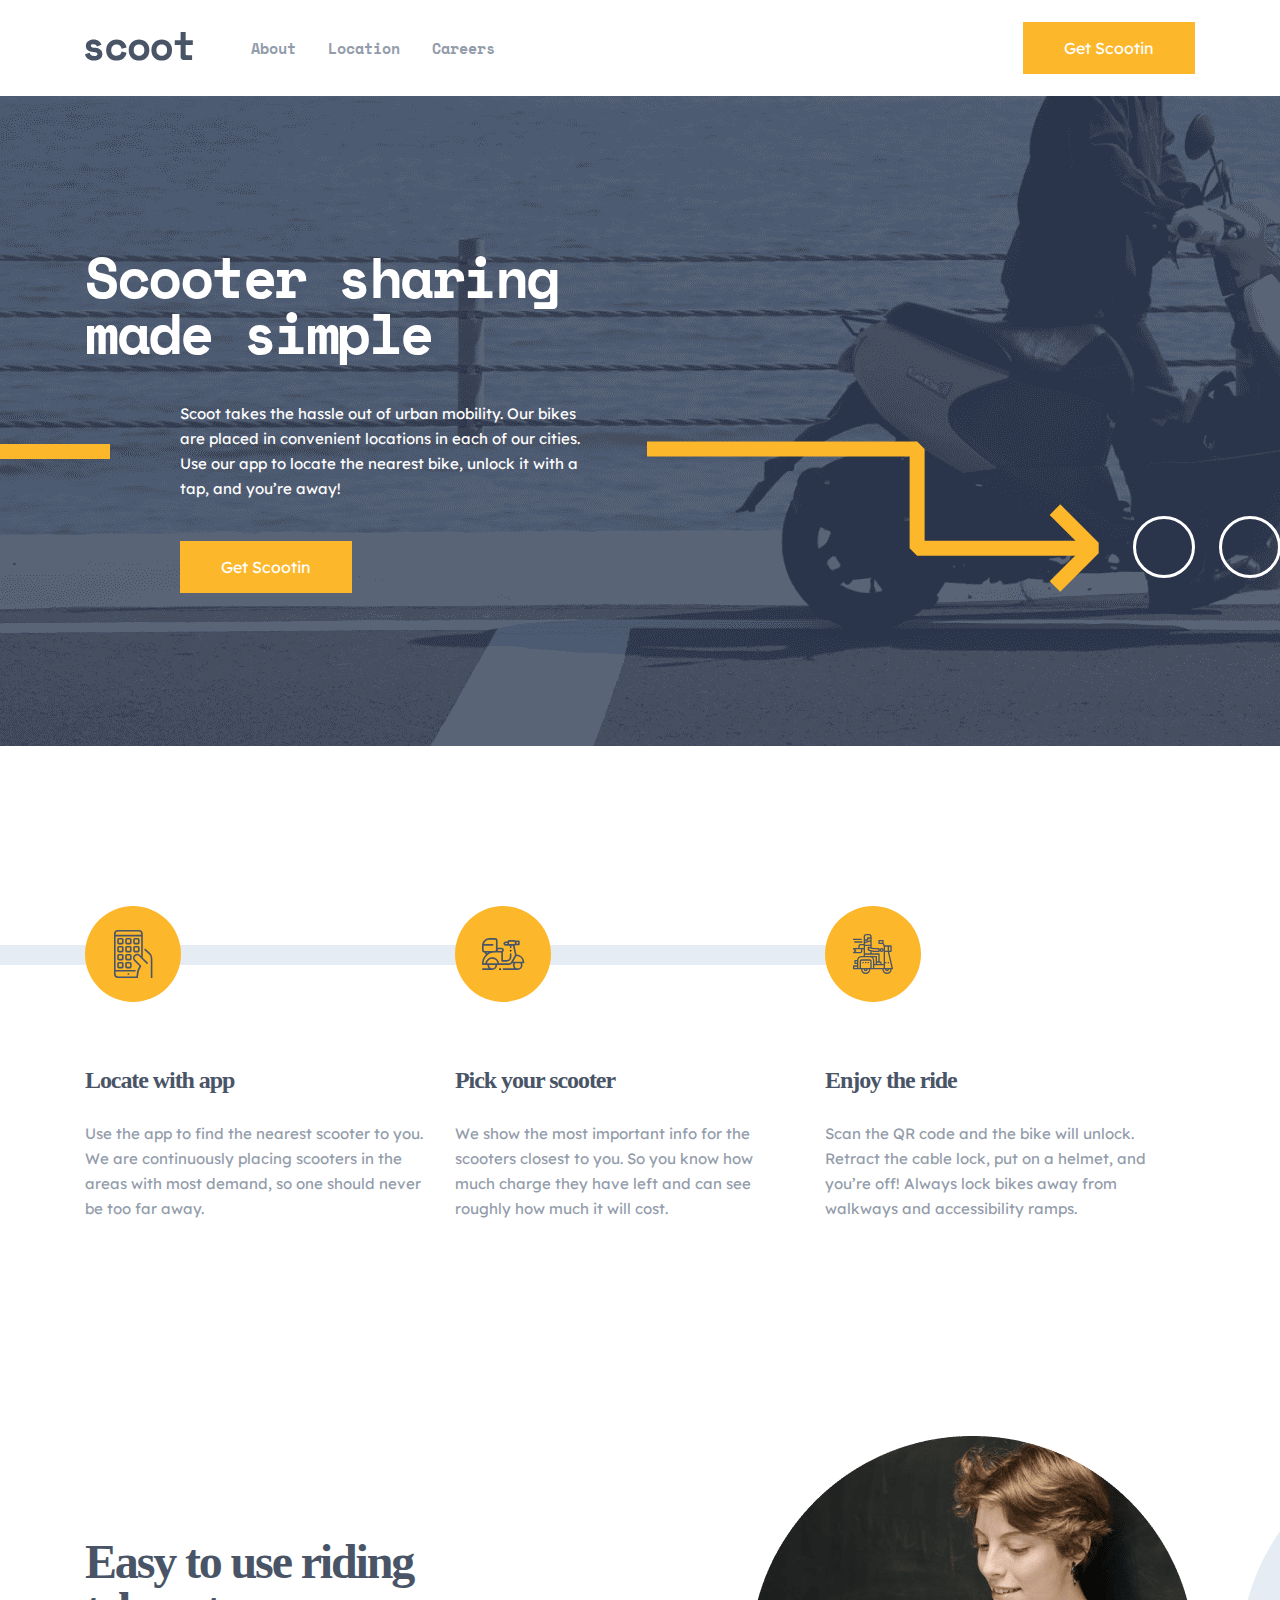
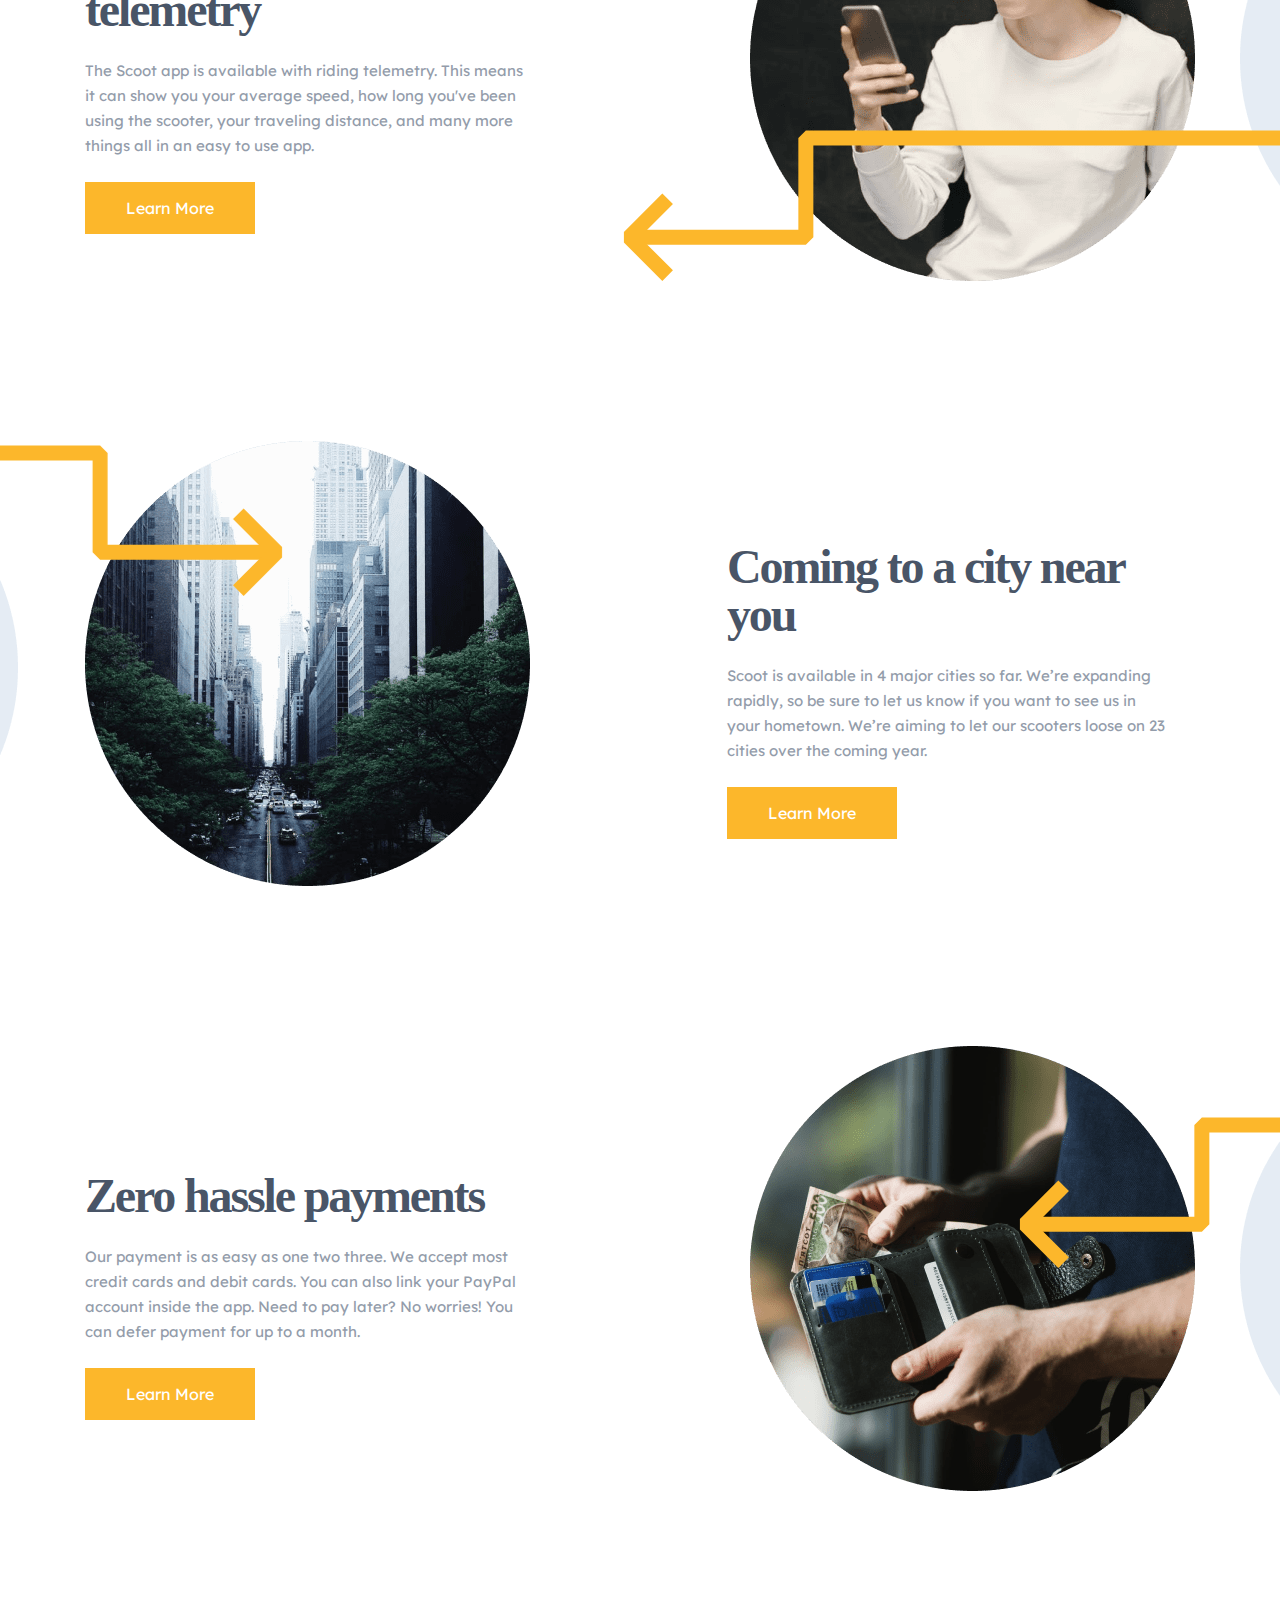
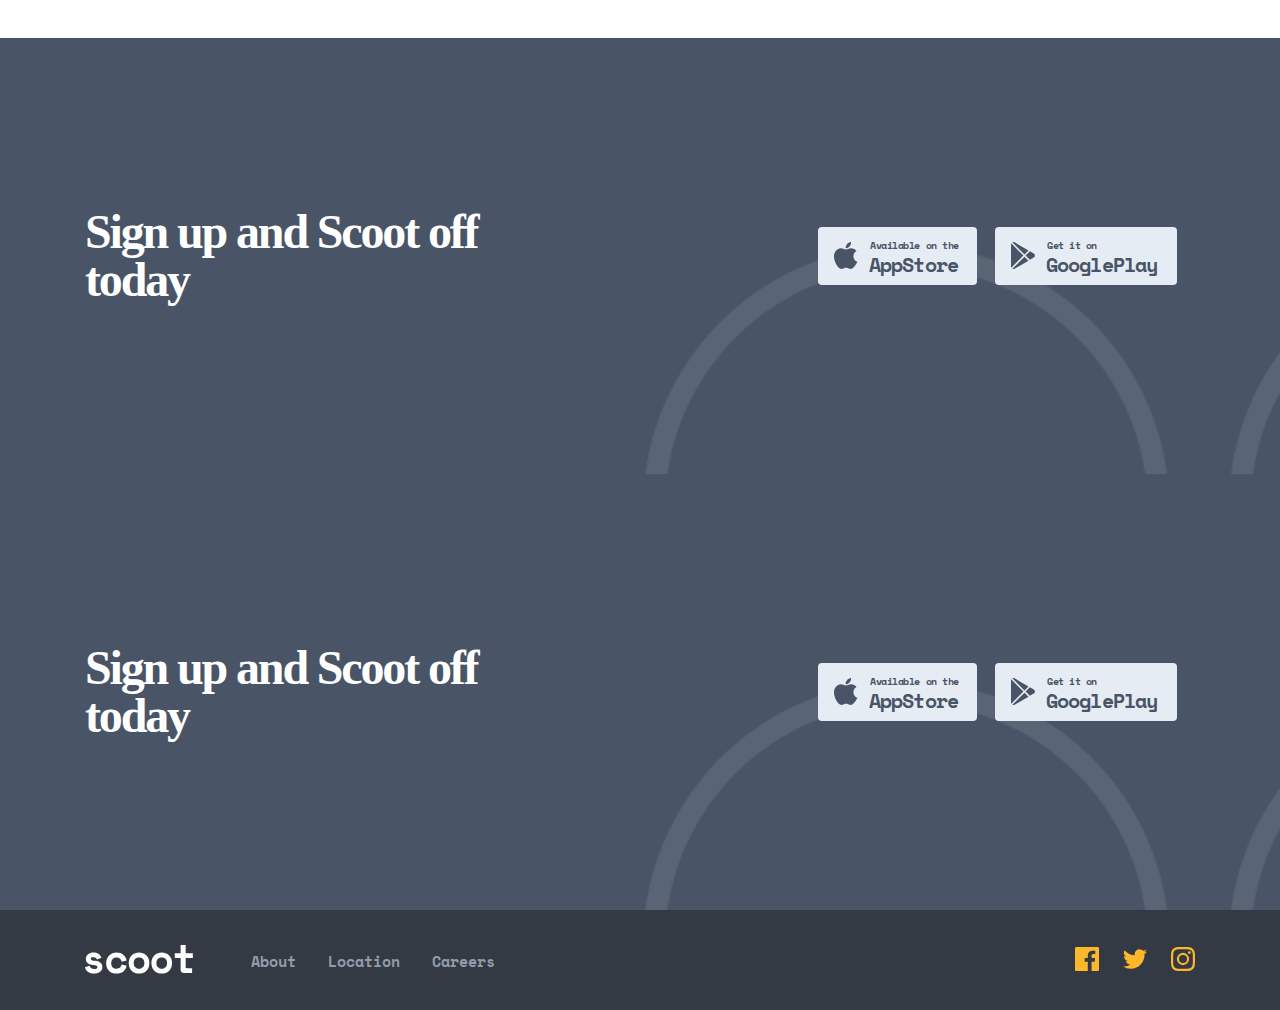
==== commit ea42ff33: "Add home and about page" ====
--- a/index.html
+++ b/index.html
@@ -10,17 +10,17 @@
 </head>
 <body>
   <header class="site-header">
-    <div class="container">     
+    <div class="container">
       <div class="site-header__inner">
         <a class="site-header__link" href="./index.html">
           <svg width="108" height="29" viewBox="0 0 108 29" fill="none" xmlns="http://www.w3.org/2000/svg">
             <path fill-rule="evenodd" clip-rule="evenodd" d="M107.097 23.2V28H98.6971C97.7905 28 97.0505 27.7067 96.4771 27.12C95.9038 26.5333 95.6171 25.7867 95.6171 24.88V12.96H89.7371V8.16H95.6171V0H100.657V8.16H107.817V12.96H100.657V22C100.657 22.8 101.017 23.2 101.737 23.2H107.097ZM9.12 28.56C11.7333 28.56 13.76 27.9733 15.2 26.8C16.64 25.6267 17.36 24.0533 17.36 22.08V21.84C17.36 20.0533 16.72 18.66 15.44 17.66C14.16 16.66 12.5067 16.0533 10.48 15.84C8.72 15.6533 7.50667 15.42 6.84 15.14C6.17333 14.86 5.84 14.4 5.84 13.76C5.84 13.3067 6.05333 12.9267 6.48 12.62C6.90667 12.3133 7.54667 12.16 8.4 12.16C9.33333 12.16 10.0933 12.3667 10.68 12.78C11.2667 13.1933 11.68 13.76 11.92 14.48L16.48 12.64C16.2667 12.08 15.96 11.5 15.56 10.9C15.16 10.3 14.64 9.75333 14 9.26C13.36 8.76667 12.58 8.36667 11.66 8.06C10.74 7.75333 9.65333 7.6 8.4 7.6C7.44 7.6 6.50667 7.73333 5.6 8C4.69333 8.26667 3.89333 8.66 3.2 9.18C2.50667 9.7 1.94667 10.3333 1.52 11.08C1.09333 11.8267 0.88 12.6933 0.88 13.68V13.92C0.88 15.8133 1.54 17.2467 2.86 18.22C4.18 19.1933 5.96 19.7733 8.2 19.96C9.02667 20.04 9.71333 20.1467 10.26 20.28C10.8067 20.4133 11.24 20.58 11.56 20.78C11.88 20.98 12.1 21.1933 12.22 21.42C12.34 21.6467 12.4 21.8933 12.4 22.16C12.4 22.6133 12.1667 23.0333 11.7 23.42C11.2333 23.8067 10.3733 24 9.12 24C7.70667 24 6.66 23.68 5.98 23.04C5.3 22.4 4.85333 21.6533 4.64 20.8L0 22.32C0.133333 23.0133 0.393333 23.7267 0.78 24.46C1.16667 25.1933 1.72 25.86 2.44 26.46C3.16 27.06 4.06667 27.56 5.16 27.96C6.25333 28.36 7.57333 28.56 9.12 28.56ZM31.5743 28.56C34.401 28.56 36.661 27.84 38.3543 26.4C40.0476 24.96 41.121 23.0667 41.5743 20.72L36.6143 19.48C36.3743 20.7867 35.8476 21.8267 35.0343 22.6C34.221 23.3733 33.041 23.76 31.4943 23.76C30.7743 23.76 30.0943 23.6467 29.4543 23.42C28.8143 23.1933 28.2543 22.8533 27.7743 22.4C27.2943 21.9467 26.9143 21.38 26.6343 20.7C26.3543 20.02 26.2143 19.24 26.2143 18.36V18.12C26.2143 17.24 26.3543 16.4467 26.6343 15.74C26.9143 15.0333 27.2943 14.4333 27.7743 13.94C28.2543 13.4467 28.8143 13.0667 29.4543 12.8C30.0943 12.5333 30.7743 12.4 31.4943 12.4C33.041 12.4 34.241 12.8267 35.0943 13.68C35.9476 14.5333 36.4543 15.5467 36.6143 16.72L41.5743 15.44C41.121 13.0933 40.0343 11.2 38.3143 9.76C36.5943 8.32 34.3476 7.6 31.5743 7.6C30.1343 7.6 28.781 7.84 27.5143 8.32C26.2476 8.8 25.141 9.49333 24.1943 10.4C23.2476 11.3067 22.5076 12.4 21.9743 13.68C21.441 14.96 21.1743 16.4 21.1743 18V18.48C21.1743 20.08 21.441 21.5067 21.9743 22.76C22.5076 24.0133 23.241 25.0667 24.1743 25.92C25.1076 26.7733 26.2076 27.4267 27.4743 27.88C28.741 28.3333 30.1076 28.56 31.5743 28.56ZM57.9286 27.88C56.6886 28.3333 55.3886 28.56 54.0286 28.56C52.6686 28.56 51.3686 28.3333 50.1286 27.88C48.8886 27.4267 47.7886 26.7667 46.8286 25.9C45.8686 25.0333 45.1086 23.9667 44.5486 22.7C43.9886 21.4333 43.7086 19.9733 43.7086 18.32V17.84C43.7086 16.2133 43.9886 14.7667 44.5486 13.5C45.1086 12.2333 45.8686 11.16 46.8286 10.28C47.7886 9.4 48.8886 8.73333 50.1286 8.28C51.3686 7.82667 52.6686 7.6 54.0286 7.6C55.3886 7.6 56.6886 7.82667 57.9286 8.28C59.1686 8.73333 60.2686 9.4 61.2286 10.28C62.1886 11.16 62.9486 12.2333 63.5086 13.5C64.0686 14.7667 64.3486 16.2133 64.3486 17.84V18.32C64.3486 19.9733 64.0686 21.4333 63.5086 22.7C62.9486 23.9667 62.1886 25.0333 61.2286 25.9C60.2686 26.7667 59.1686 27.4267 57.9286 27.88ZM54.0286 23.76C53.3086 23.76 52.6286 23.64 51.9886 23.4C51.3486 23.16 50.7886 22.8133 50.3086 22.36C49.8286 21.9067 49.4486 21.3533 49.1686 20.7C48.8886 20.0467 48.7486 19.3067 48.7486 18.48V17.68C48.7486 16.8533 48.8886 16.1133 49.1686 15.46C49.4486 14.8067 49.8286 14.2533 50.3086 13.8C50.7886 13.3467 51.3486 13 51.9886 12.76C52.6286 12.52 53.3086 12.4 54.0286 12.4C54.7486 12.4 55.4286 12.52 56.0686 12.76C56.7086 13 57.2686 13.3467 57.7486 13.8C58.2286 14.2533 58.6086 14.8067 58.8886 15.46C59.1686 16.1133 59.3086 16.8533 59.3086 17.68V18.48C59.3086 19.3067 59.1686 20.0467 58.8886 20.7C58.6086 21.3533 58.2286 21.9067 57.7486 22.36C57.2686 22.8133 56.7086 23.16 56.0686 23.4C55.4286 23.64 54.7486 23.76 54.0286 23.76ZM80.6229 27.88C79.3829 28.3333 78.0829 28.56 76.7229 28.56C75.3629 28.56 74.0629 28.3333 72.8229 27.88C71.5829 27.4267 70.4829 26.7667 69.5229 25.9C68.5629 25.0333 67.8029 23.9667 67.2429 22.7C66.6829 21.4333 66.4029 19.9733 66.4029 18.32V17.84C66.4029 16.2133 66.6829 14.7667 67.2429 13.5C67.8029 12.2333 68.5629 11.16 69.5229 10.28C70.4829 9.4 71.5829 8.73333 72.8229 8.28C74.0629 7.82667 75.3629 7.6 76.7229 7.6C78.0829 7.6 79.3829 7.82667 80.6229 8.28C81.8629 8.73333 82.9629 9.4 83.9229 10.28C84.8829 11.16 85.6429 12.2333 86.2029 13.5C86.7629 14.7667 87.0429 16.2133 87.0429 17.84V18.32C87.0429 19.9733 86.7629 21.4333 86.2029 22.7C85.6429 23.9667 84.8829 25.0333 83.9229 25.9C82.9629 26.7667 81.8629 27.4267 80.6229 27.88ZM76.7229 23.76C76.0029 23.76 75.3229 23.64 74.6829 23.4C74.0429 23.16 73.4829 22.8133 73.0029 22.36C72.5229 21.9067 72.1429 21.3533 71.8629 20.7C71.5829 20.0467 71.4429 19.3067 71.4429 18.48V17.68C71.4429 16.8533 71.5829 16.1133 71.8629 15.46C72.1429 14.8067 72.5229 14.2533 73.0029 13.8C73.4829 13.3467 74.0429 13 74.6829 12.76C75.3229 12.52 76.0029 12.4 76.7229 12.4C77.4429 12.4 78.1229 12.52 78.7629 12.76C79.4029 13 79.9629 13.3467 80.4429 13.8C80.9229 14.2533 81.3029 14.8067 81.5829 15.46C81.8629 16.1133 82.0029 16.8533 82.0029 17.68V18.48C82.0029 19.3067 81.8629 20.0467 81.5829 20.7C81.3029 21.3533 80.9229 21.9067 80.4429 22.36C79.9629 22.8133 79.4029 23.16 78.7629 23.4C78.1229 23.64 77.4429 23.76 76.7229 23.76Z" fill="#495567"/>
-          </svg> 
+          </svg>
         </a>
         <nav class="site-header__nav">
           <ul class="site-header__list">
             <li class="site-header__item">
-              <a class="site-header__links" href="#">
+              <a class="site-header__links" href="./about.html">
                 About
               </a>
             </li>
@@ -35,9 +35,9 @@
               </a>
             </li>
           </ul>
-        </nav>   
+        </nav>
         <a class="link" href="#">Get Scootin</a>
-      </div>  
+      </div>
     </div>
   </header>
   <main>
@@ -50,7 +50,7 @@
           <div class="hero-wrap__desc-box">
             <p class="hero-wrap__desc">
               Scoot takes the hassle out of urban mobility. Our bikes are placed in convenient locations in each of our cities. Use our app to locate the nearest bike, unlock it with a tap, and you’re away!
-            </p>   
+            </p>
             <a class="hero-wrap__btn link" href="#">Get Scootin</a>
           </div>
         </div>
@@ -63,20 +63,20 @@
           <li class="app__item">
             <h2 class="app__title">Locate with app</h2>
             <p class="app__desc">
-              Use the app to find the nearest scooter to you. We are continuously placing scooters in the areas with most demand, so one should never be too far away. 
-            </p>      
+              Use the app to find the nearest scooter to you. We are continuously placing scooters in the areas with most demand, so one should never be too far away.
+            </p>
           </li>
           <li class="app__item">
             <h2 class="app__title">Pick your scooter</h2>
             <p class="app__desc">
               We show the most important info for the scooters closest to you. So you know how much charge they have left and can see roughly how much it will cost.
-            </p>      
+            </p>
           </li>
           <li class="app__item">
             <h2 class="app__title">Enjoy the ride</h2>
             <p class="app__desc">
               Scan the QR code and the bike will unlock. Retract the cable lock, put on a helmet, and you’re off! Always lock bikes away from walkways and accessibility ramps.
-            </p>      
+            </p>
           </li>
         </ul>
         <ul class="app__box">
@@ -140,7 +140,7 @@
                   <span class="signup__txt">Get it on</span>
                   <span class="signup__txt signup__text">GooglePlay</span>
                 </div>
-              
+
             </a>
           </div>
         </div>
@@ -174,16 +174,16 @@
     </div>
   </section>
   </main>
-  
+
   <footer class="site-footer">
     <div class="container">
       <div class="footer-wrap">
-        
+
         <a class="footer-wrap__link" href="./index.html">
           <svg class="footer-wrap__link-img" width="108" height="29" viewBox="0 0 108 29" fill="none" xmlns="http://www.w3.org/2000/svg">
             <path fill-rule="evenodd" clip-rule="evenodd" d="M107.097 23.2V28H98.6971C97.7905 28 97.0505 27.7067 96.4771 27.12C95.9038 26.5333 95.6171 25.7867 95.6171 24.88V12.96H89.7371V8.16H95.6171V0H100.657V8.16H107.817V12.96H100.657V22C100.657 22.8 101.017 23.2 101.737 23.2H107.097ZM9.12 28.56C11.7333 28.56 13.76 27.9733 15.2 26.8C16.64 25.6267 17.36 24.0533 17.36 22.08V21.84C17.36 20.0533 16.72 18.66 15.44 17.66C14.16 16.66 12.5067 16.0533 10.48 15.84C8.72 15.6533 7.50667 15.42 6.84 15.14C6.17333 14.86 5.84 14.4 5.84 13.76C5.84 13.3067 6.05333 12.9267 6.48 12.62C6.90667 12.3133 7.54667 12.16 8.4 12.16C9.33333 12.16 10.0933 12.3667 10.68 12.78C11.2667 13.1933 11.68 13.76 11.92 14.48L16.48 12.64C16.2667 12.08 15.96 11.5 15.56 10.9C15.16 10.3 14.64 9.75333 14 9.26C13.36 8.76667 12.58 8.36667 11.66 8.06C10.74 7.75333 9.65333 7.6 8.4 7.6C7.44 7.6 6.50667 7.73333 5.6 8C4.69333 8.26667 3.89333 8.66 3.2 9.18C2.50667 9.7 1.94667 10.3333 1.52 11.08C1.09333 11.8267 0.88 12.6933 0.88 13.68V13.92C0.88 15.8133 1.54 17.2467 2.86 18.22C4.18 19.1933 5.96 19.7733 8.2 19.96C9.02667 20.04 9.71333 20.1467 10.26 20.28C10.8067 20.4133 11.24 20.58 11.56 20.78C11.88 20.98 12.1 21.1933 12.22 21.42C12.34 21.6467 12.4 21.8933 12.4 22.16C12.4 22.6133 12.1667 23.0333 11.7 23.42C11.2333 23.8067 10.3733 24 9.12 24C7.70667 24 6.66 23.68 5.98 23.04C5.3 22.4 4.85333 21.6533 4.64 20.8L0 22.32C0.133333 23.0133 0.393333 23.7267 0.78 24.46C1.16667 25.1933 1.72 25.86 2.44 26.46C3.16 27.06 4.06667 27.56 5.16 27.96C6.25333 28.36 7.57333 28.56 9.12 28.56ZM31.5743 28.56C34.401 28.56 36.661 27.84 38.3543 26.4C40.0476 24.96 41.121 23.0667 41.5743 20.72L36.6143 19.48C36.3743 20.7867 35.8476 21.8267 35.0343 22.6C34.221 23.3733 33.041 23.76 31.4943 23.76C30.7743 23.76 30.0943 23.6467 29.4543 23.42C28.8143 23.1933 28.2543 22.8533 27.7743 22.4C27.2943 21.9467 26.9143 21.38 26.6343 20.7C26.3543 20.02 26.2143 19.24 26.2143 18.36V18.12C26.2143 17.24 26.3543 16.4467 26.6343 15.74C26.9143 15.0333 27.2943 14.4333 27.7743 13.94C28.2543 13.4467 28.8143 13.0667 29.4543 12.8C30.0943 12.5333 30.7743 12.4 31.4943 12.4C33.041 12.4 34.241 12.8267 35.0943 13.68C35.9476 14.5333 36.4543 15.5467 36.6143 16.72L41.5743 15.44C41.121 13.0933 40.0343 11.2 38.3143 9.76C36.5943 8.32 34.3476 7.6 31.5743 7.6C30.1343 7.6 28.781 7.84 27.5143 8.32C26.2476 8.8 25.141 9.49333 24.1943 10.4C23.2476 11.3067 22.5076 12.4 21.9743 13.68C21.441 14.96 21.1743 16.4 21.1743 18V18.48C21.1743 20.08 21.441 21.5067 21.9743 22.76C22.5076 24.0133 23.241 25.0667 24.1743 25.92C25.1076 26.7733 26.2076 27.4267 27.4743 27.88C28.741 28.3333 30.1076 28.56 31.5743 28.56ZM57.9286 27.88C56.6886 28.3333 55.3886 28.56 54.0286 28.56C52.6686 28.56 51.3686 28.3333 50.1286 27.88C48.8886 27.4267 47.7886 26.7667 46.8286 25.9C45.8686 25.0333 45.1086 23.9667 44.5486 22.7C43.9886 21.4333 43.7086 19.9733 43.7086 18.32V17.84C43.7086 16.2133 43.9886 14.7667 44.5486 13.5C45.1086 12.2333 45.8686 11.16 46.8286 10.28C47.7886 9.4 48.8886 8.73333 50.1286 8.28C51.3686 7.82667 52.6686 7.6 54.0286 7.6C55.3886 7.6 56.6886 7.82667 57.9286 8.28C59.1686 8.73333 60.2686 9.4 61.2286 10.28C62.1886 11.16 62.9486 12.2333 63.5086 13.5C64.0686 14.7667 64.3486 16.2133 64.3486 17.84V18.32C64.3486 19.9733 64.0686 21.4333 63.5086 22.7C62.9486 23.9667 62.1886 25.0333 61.2286 25.9C60.2686 26.7667 59.1686 27.4267 57.9286 27.88ZM54.0286 23.76C53.3086 23.76 52.6286 23.64 51.9886 23.4C51.3486 23.16 50.7886 22.8133 50.3086 22.36C49.8286 21.9067 49.4486 21.3533 49.1686 20.7C48.8886 20.0467 48.7486 19.3067 48.7486 18.48V17.68C48.7486 16.8533 48.8886 16.1133 49.1686 15.46C49.4486 14.8067 49.8286 14.2533 50.3086 13.8C50.7886 13.3467 51.3486 13 51.9886 12.76C52.6286 12.52 53.3086 12.4 54.0286 12.4C54.7486 12.4 55.4286 12.52 56.0686 12.76C56.7086 13 57.2686 13.3467 57.7486 13.8C58.2286 14.2533 58.6086 14.8067 58.8886 15.46C59.1686 16.1133 59.3086 16.8533 59.3086 17.68V18.48C59.3086 19.3067 59.1686 20.0467 58.8886 20.7C58.6086 21.3533 58.2286 21.9067 57.7486 22.36C57.2686 22.8133 56.7086 23.16 56.0686 23.4C55.4286 23.64 54.7486 23.76 54.0286 23.76ZM80.6229 27.88C79.3829 28.3333 78.0829 28.56 76.7229 28.56C75.3629 28.56 74.0629 28.3333 72.8229 27.88C71.5829 27.4267 70.4829 26.7667 69.5229 25.9C68.5629 25.0333 67.8029 23.9667 67.2429 22.7C66.6829 21.4333 66.4029 19.9733 66.4029 18.32V17.84C66.4029 16.2133 66.6829 14.7667 67.2429 13.5C67.8029 12.2333 68.5629 11.16 69.5229 10.28C70.4829 9.4 71.5829 8.73333 72.8229 8.28C74.0629 7.82667 75.3629 7.6 76.7229 7.6C78.0829 7.6 79.3829 7.82667 80.6229 8.28C81.8629 8.73333 82.9629 9.4 83.9229 10.28C84.8829 11.16 85.6429 12.2333 86.2029 13.5C86.7629 14.7667 87.0429 16.2133 87.0429 17.84V18.32C87.0429 19.9733 86.7629 21.4333 86.2029 22.7C85.6429 23.9667 84.8829 25.0333 83.9229 25.9C82.9629 26.7667 81.8629 27.4267 80.6229 27.88ZM76.7229 23.76C76.0029 23.76 75.3229 23.64 74.6829 23.4C74.0429 23.16 73.4829 22.8133 73.0029 22.36C72.5229 21.9067 72.1429 21.3533 71.8629 20.7C71.5829 20.0467 71.4429 19.3067 71.4429 18.48V17.68C71.4429 16.8533 71.5829 16.1133 71.8629 15.46C72.1429 14.8067 72.5229 14.2533 73.0029 13.8C73.4829 13.3467 74.0429 13 74.6829 12.76C75.3229 12.52 76.0029 12.4 76.7229 12.4C77.4429 12.4 78.1229 12.52 78.7629 12.76C79.4029 13 79.9629 13.3467 80.4429 13.8C80.9229 14.2533 81.3029 14.8067 81.5829 15.46C81.8629 16.1133 82.0029 16.8533 82.0029 17.68V18.48C82.0029 19.3067 81.8629 20.0467 81.5829 20.7C81.3029 21.3533 80.9229 21.9067 80.4429 22.36C79.9629 22.8133 79.4029 23.16 78.7629 23.4C78.1229 23.64 77.4429 23.76 76.7229 23.76Z" fill="currentColor"/>
           </svg>
-          
+
         </a>
         <nav class="footer-wrap-nav">
           <ul class="footer-wrap__list footernav">
@@ -205,23 +205,23 @@
           </ul>
         </nav>
         <ul class="social-list">
-          
+
           <li class="social-list__item">
             <a class="social-list__link" href="https://www.facebook.com/" target="_blank">
               <svg class="social-list__icon" width="24" height="24" fill="none" xmlns="http://www.w3.org/2000/svg"><path d="M22.675 0H1.325C.593 0 0 .593 0 1.325v21.351C0 23.407.593 24 1.325 24H12.82v-9.294H9.692v-3.622h3.128V8.413c0-3.1 1.893-4.788 4.659-4.788 1.325 0 2.463.099 2.795.143v3.24l-1.918.001c-1.504 0-1.795.715-1.795 1.763v2.313h3.587l-.467 3.622h-3.12V24h6.116c.73 0 1.323-.593 1.323-1.325V1.325C24 .593 23.407 0 22.675 0Z" fill="currentColor"/></svg>
             </a>
           </li>
-          
+
           <li class="social-list__item">
             <a class="social-list__link" href="https://www.twitter.com/" target="_blank">
-              
+
               <svg class="social-list__icon" width="24" height="20" fill="none" xmlns="http://www.w3.org/2000/svg"><path d="M24 2.557a9.83 9.83 0 0 1-2.828.775A4.932 4.932 0 0 0 23.337.608a9.864 9.864 0 0 1-3.127 1.195A4.916 4.916 0 0 0 16.616.248c-3.179 0-5.515 2.966-4.797 6.045A13.978 13.978 0 0 1 1.671 1.149a4.93 4.93 0 0 0 1.523 6.574 4.903 4.903 0 0 1-2.229-.616c-.054 2.281 1.581 4.415 3.949 4.89a4.935 4.935 0 0 1-2.224.084 4.928 4.928 0 0 0 4.6 3.419A9.9 9.9 0 0 1 0 17.54a13.94 13.94 0 0 0 7.548 2.212c9.142 0 14.307-7.721 13.995-14.646A10.025 10.025 0 0 0 24 2.557Z" fill="currentColor"/></svg>
             </a>
           </li>
           <li class="social-list__item">
             <a class="social-list__link" href="https://www.instagram.com/" target="_blank">
               <svg class="social-list__icon" width="24" height="24" fill="none" xmlns="http://www.w3.org/2000/svg"><path fill-rule="evenodd" clip-rule="evenodd" d="M12 0C8.741 0 8.333.014 7.053.072 2.695.272.273 2.69.073 7.052.014 8.333 0 8.741 0 12c0 3.259.014 3.668.072 4.948.2 4.358 2.618 6.78 6.98 6.98C8.333 23.986 8.741 24 12 24c3.259 0 3.668-.014 4.948-.072 4.354-.2 6.782-2.618 6.979-6.98.059-1.28.073-1.689.073-4.948 0-3.259-.014-3.667-.072-4.947-.196-4.354-2.617-6.78-6.979-6.98C15.668.014 15.259 0 12 0Zm0 2.163c3.204 0 3.584.012 4.85.07 3.252.148 4.771 1.691 4.919 4.919.058 1.265.069 1.645.069 4.849 0 3.205-.012 3.584-.069 4.849-.149 3.225-1.664 4.771-4.919 4.919-1.266.058-1.644.07-4.85.07-3.204 0-3.584-.012-4.849-.07-3.26-.149-4.771-1.699-4.919-4.92-.058-1.265-.07-1.644-.07-4.849 0-3.204.013-3.583.07-4.849.149-3.227 1.664-4.771 4.919-4.919 1.266-.057 1.645-.069 4.849-.069ZM5.838 12a6.162 6.162 0 1 1 12.324 0 6.162 6.162 0 0 1-12.324 0ZM12 16a4 4 0 1 1 0-8 4 4 0 0 1 0 8Zm4.965-10.405a1.44 1.44 0 1 1 2.881.001 1.44 1.44 0 0 1-2.881-.001Z" fill="currentColor"/></svg>
-              
+
             </a>
           </li>
         </ul>
--- a/css/main.css
+++ b/css/main.css
@@ -155,6 +155,310 @@
 /* header end */
 
 
+.hero{
+  position: relative;
+  padding: 153px 0;
+  background-image: url("../images/home-headerr.png");
+  /* background-size: 1440px 650px; */
+  background-size: cover;
+  background-repeat: no-repeat;
+}
+
+
+.hero-wrap{
+  width: 500px;
+}
+
+.hero-wrap__title{
+  margin-top: 0;
+  margin-bottom: 40px;
+  font-weight: 700;
+  font-size: 56px;
+  font-family: "Space Mono";
+  line-height: 56px;
+  letter-spacing: -2.5px;
+  color: #fff;
+
+}
+
+.hero-wrap__desc-box{
+  position: relative;
+  width: 405px;
+  margin-left: auto;
+
+}
+
+.hero-wrap__desc-box::before{
+  position: absolute;
+  top: 43px;
+  left: -273px;
+  background-image: url("../images/chiziq-header.svg");
+  width: 203px;
+  height: 15px;
+  content: "";
+}
+
+.hero-wrap__desc-box::after{
+  position: absolute;
+  top: 40px;
+  right: -127%;
+  background-image: url("../images/header-arrow.svg");
+  width: 452px;
+  height: 151px;
+  content: "";
+}
+
+
+.hero-wrap__desc{
+  font-family: "Lexend Deca";
+  margin-bottom: 40px;
+  font-weight: 400;
+  font-size: 15px;
+  line-height: 25px;
+  color: #fff;
+
+}
+
+.hero-wrap__btn{
+  display: inline-block;
+}
+
+.hero-wrap__btn::after{
+  position: absolute;
+  right: -193%;
+  bottom: 8%;
+  display: block;
+  background-image: url("../images/header-circles.svg");
+  width: 234px;
+  height: 62px;
+  content: "";
+}
+
+.app{
+  padding-top: 160px;
+  padding-bottom: 147px;
+}
+
+.app__list{
+  position: relative;
+  display: flex;
+  margin-bottom: 200px;
+}
+
+.app__list::before{
+  position: absolute;
+  top: 39px;
+  left: -17%;
+  z-index: -1;
+  display: inline-block;
+  width: 974px;
+  height: 20px;
+  background-color: var(--light-grey);
+  content: "";
+}
+
+
+
+.app__item{
+  top: 0;
+  left: 0;
+  width: 350px;
+  margin-right: 30px;
+}
+
+.app__item::before{
+  display: inline-block;
+  margin-bottom: 40px;
+  background-image: url("../images/locate.svg");
+  width: 96px;
+  height: 96px;
+  background-repeat: no-repeat;
+  background-position: top left;
+  content: "";
+}
+
+.app__item:nth-child(2):before{
+  background-image: url("../images/scooter.svg");
+}
+
+.app__item:nth-child(3):before{
+  background-image: url("../images/ride.svg");
+}
+
+.app__title{
+  margin-bottom: 27px;
+  font-weight: 700;
+  font-size: 24px;
+  font-family: "Mono Space";
+  line-height: 28px;
+  letter-spacing: -1.07143px;
+  color: var(--title-dark-nevy);
+
+}
+
+.app__desc{
+  margin-top: 0;
+  font-weight: 400;
+  font-size: 15px;
+  font-family: "Lexend Deca";
+  line-height: 25px;
+  color: var(--desc-dim-grey);
+
+}
+
+.app__itemm{
+  display: flex;
+  justify-content: space-between;
+  align-items: center;
+  margin-bottom: 160px;
+}
+
+
+.app__itemm:nth-child(2){
+  flex-direction: row-reverse;
+}
+
+.app__itemm:nth-child(3){
+  margin-bottom: 0;
+}
+
+.app__left{
+  width: 445px;
+  margin-right: 23px;
+}
+
+.app__heading{
+  margin-bottom: 24px;
+  font-weight: 700;
+  font-size: 48px;
+  font-family: "Mono Space";
+  line-height: 48px;
+  letter-spacing: -2.14286px;
+  color: var(--title-dark-nevy);
+
+}
+
+.app__info{
+  margin-bottom: 40px;
+  font-weight: 400;
+  font-size: 15px;
+  line-height: 25px;
+  color: var(--desc-dim-grey);
+}
+
+.app__right{
+  position: relative;
+}
+
+.app__right::after{
+  position: absolute;
+  top: 0%;
+  right:-110%;
+  background-image: url("../images/Mask.png");
+  width: 445px;
+  height: 445px;
+  background-repeat: no-repeat;
+  content: "";
+}
+
+.app__right::before{
+  position: absolute;
+  right:-38%;
+  bottom: 0;
+  z-index: 1;
+  background-image: url("../images/telemetry-arrow.svg");
+  width: 741px;
+  height: 151px;
+  background-repeat: no-repeat;
+  content: "";
+}
+
+.app__right--mod::before{
+  top: 1%;
+  left: -122%;
+  transform: rotateY(180deg);
+}
+
+.app__right--mod::after{
+  top: 1%;
+  left: -115%;
+}
+
+.app__right--active::before{
+  /* position: absolute; */
+  top: 16%;
+  right: -127%
+}
+
+.signup{
+  padding: 122px 0;
+  background-image: url("../images/signup.png");
+  background-size:cover;
+}
+
+.signup__box{
+  display: flex;
+  justify-content: space-between;
+  align-items: center;
+}
+
+.signup__heading-box{
+  width: 415px;
+}
+
+.signup__heading{
+  font-weight: 700;
+  font-size: 48px;
+  font-family: "Mono Space";
+  line-height: 48px;
+  letter-spacing: -2.14286px;
+  color: #fff;
+
+}
+
+.signup__links{
+  display: flex;
+}
+
+.signup__span{
+  position: relative;
+  width: 159px;
+  margin-right: 18px;
+  padding: 8px 16px;
+  background-color: var(--light-grey);
+  border-radius: 4px;
+}
+
+.signup__icon{
+  position: absolute;
+  top: 15px;
+  display: inline;
+}
+
+.signup__txt{
+  margin-left: 36px;
+  font-weight: 700;
+  font-size: 10px;
+  font-family: "Space Mono";
+  line-height: 15px;
+  letter-spacing: -0.446429px;
+  color: var(--title-dark-nevy);
+}
+
+.signup__text{
+  margin-left: 35px;
+  font-weight: 700;
+  font-size: 20px;
+  font-family: "Space Mono";
+  line-height: 24px;
+  letter-spacing: -0.892857px;
+  color: var(--title-dark-nevy);
+
+}
+
+.signup__span--active{
+  width: 182px;
+}
 /* about hero start */
 
 .intro-top{
@@ -366,6 +670,7 @@
 
 .values__item:nth-child(1) .values__box:after{
   content: "01";
+
 }
 
 .values__item:nth-child(2) .values__box:after{
@@ -480,314 +785,6 @@
   font-size: 15px;
   line-height: 25px;
   color: var(--title-dark-nevy);
-
-.hero{
-  position: relative;
-  padding: 153px 0;
-  background-image: url("../images/home-headerr.png");
-  /* background-size: 1440px 650px; */
-  background-size: cover;
-  background-repeat: no-repeat;
-}
-
-
-.hero-wrap{
-  width: 500px;
-}
-
-.hero-wrap__title{
-  margin-top: 0;
-  margin-bottom: 40px;
-  font-weight: 700;
-  font-size: 56px;
-  font-family: "Space Mono";
-  line-height: 56px;
-  letter-spacing: -2.5px;
-  color: #fff;
-
-}
-
-.hero-wrap__desc-box{
-  position: relative;
-  width: 405px;
-  margin-left: auto;
-
-}
-
-.hero-wrap__desc-box::before{
-  position: absolute;
-  top: 43px;
-  left: -273px;
-  background-image: url("../images/chiziq-header.svg");
-  width: 203px;
-  height: 15px;
-  content: "";
-}
-
-.hero-wrap__desc-box::after{
-  position: absolute;
-  top: 40px;
-  right: -127%;
-  background-image: url("../images/header-arrow.svg");
-  width: 452px;
-  height: 151px;
-  content: "";
-}
-
-
-.hero-wrap__desc{
-  font-family: "Lexend Deca";
-  margin-bottom: 40px;
-  font-weight: 400;
-  font-size: 15px;
-  line-height: 25px;
-  color: #fff;
-
-}
-
-.hero-wrap__btn{
-  display: inline-block;
-}
-
-.hero-wrap__btn::after{
-  position: absolute;
-  right: -193%;
-  bottom: 8%;
-  display: block;
-  background-image: url("../images/header-circles.svg");
-  width: 234px;
-  height: 62px;
-  content: "";
-}
-
-.app{
-  padding-top: 160px;
-  padding-bottom: 147px;
-}
-
-.app__list{
-  position: relative;
-  display: flex;
-  margin-bottom: 200px;
-}
-
-.app__list::before{
-  position: absolute;
-  top: 39px;
-  left: -17%;
-  z-index: -1;
-  display: inline-block;
-  width: 974px;
-  height: 20px;
-  background-color: var(--light-grey);
-  content: "";
-}
-
-
-
-.app__item{
-  top: 0;
-  left: 0;
-  width: 350px;
-  margin-right: 30px;
-}
-
-.app__item::before{
-  display: inline-block;
-  margin-bottom: 40px;
-  background-image: url("../images/locate.svg");
-  width: 96px;
-  height: 96px;
-  background-repeat: no-repeat;
-  background-position: top left;
-  content: "";
-}
-
-.app__item:nth-child(2):before{
-  background-image: url("../images/scooter.svg");
-}
-
-.app__item:nth-child(3):before{
-  background-image: url("../images/ride.svg");
-}
-
-.app__title{
-  margin-bottom: 27px;
-  font-weight: 700;
-  font-size: 24px;
-  font-family: "Mono Space";
-  line-height: 28px;
-  letter-spacing: -1.07143px;
-  color: var(--title-dark-nevy);
-
-}
-
-.app__desc{
-  margin-top: 0;
-  font-weight: 400;
-  font-size: 15px;
-  font-family: "Lexend Deca";
-  line-height: 25px;
-  color: var(--desc-dim-grey);
-
-}
-
-.app__box{
-}
-
-.app__itemm{
-  display: flex;
-  justify-content: space-between;
-  align-items: center;
-  margin-bottom: 160px;
-}
-
-
-.app__itemm:nth-child(2){
-  flex-direction: row-reverse;
-}
-
-.app__itemm:nth-child(3){
-  margin-bottom: 0;
-}
-
-.app__left{
-  width: 445px;
-  margin-right: 23px;
-}
-
-.app__heading{
-  margin-bottom: 24px;
-  font-weight: 700;
-  font-size: 48px;
-  font-family: "Mono Space";
-  line-height: 48px;
-  letter-spacing: -2.14286px;
-  color: var(--title-dark-nevy);
-
-}
-
-.app__info{
-  margin-bottom: 40px;
-  font-weight: 400;
-  font-size: 15px;
-  line-height: 25px;
-  color: var(--desc-dim-grey);
-}
-
-.app__right{
-  position: relative;
-}
-
-.app__right::after{
-  position: absolute;
-  top: 0%;
-  right:-110%;
-  background-image: url("../images/Mask.png");
-  width: 445px;
-  height: 445px;
-  background-repeat: no-repeat;
-  content: "";
-}
-
-.app__right::before{
-  position: absolute;
-  right:-38%;
-  bottom: 0;
-  z-index: 1;
-  background-image: url("../images/telemetry-arrow.svg");
-  width: 741px;
-  height: 151px;
-  background-repeat: no-repeat;
-  content: "";
-}
-
-.app__right--mod::before{
-  top: 1%;
-  left: -122%;
-  transform: rotateY(180deg);
-}
-
-.app__right--mod::after{
-  top: 1%;
-  left: -115%;
-}
-
-.app__right--active::before{
-  /* position: absolute; */
-  top: 16%;
-  right: -127%
-}
-
-.signup{
-  padding: 122px 0;
-  background-image: url("../images/signup.png");
-  background-size:cover;
-}
-
-.signup__box{
-  display: flex;
-  justify-content: space-between;
-  align-items: center;
-}
-
-.signup__heading-box{
-  width: 415px;
-}
-
-.signup__heading{
-  font-weight: 700;
-  font-size: 48px;
-  font-family: "Mono Space";
-  line-height: 48px;
-  letter-spacing: -2.14286px;
-  color: #fff;
-
-}
-
-.signup__links{
-  display: flex;
-}
-
-.signup__span{
-  position: relative;
-  width: 159px;
-  margin-right: 18px;
-  padding: 8px 16px;
-  background-color: var(--light-grey);
-  border-radius: 4px;
-}
-
-.signup__icon{
-  position: absolute;
-  top: 15px;
-  display: inline;
-}
-
-.signup__txt{
-  margin-left: 36px;
-  font-weight: 700;
-  font-size: 10px;
-  font-family: "Space Mono";
-  line-height: 15px;
-  letter-spacing: -0.446429px;
-  color: var(--title-dark-nevy);
-}
-
-.signup__text{
-  margin-left: 35px;
-  font-weight: 700;
-  font-size: 20px;
-  font-family: "Space Mono";
-  line-height: 24px;
-  letter-spacing: -0.892857px;
-  color: var(--title-dark-nevy);
-
-}
-
-.signup__span--active{
-  width: 182px;
-
 }
 
 /* faqs end */
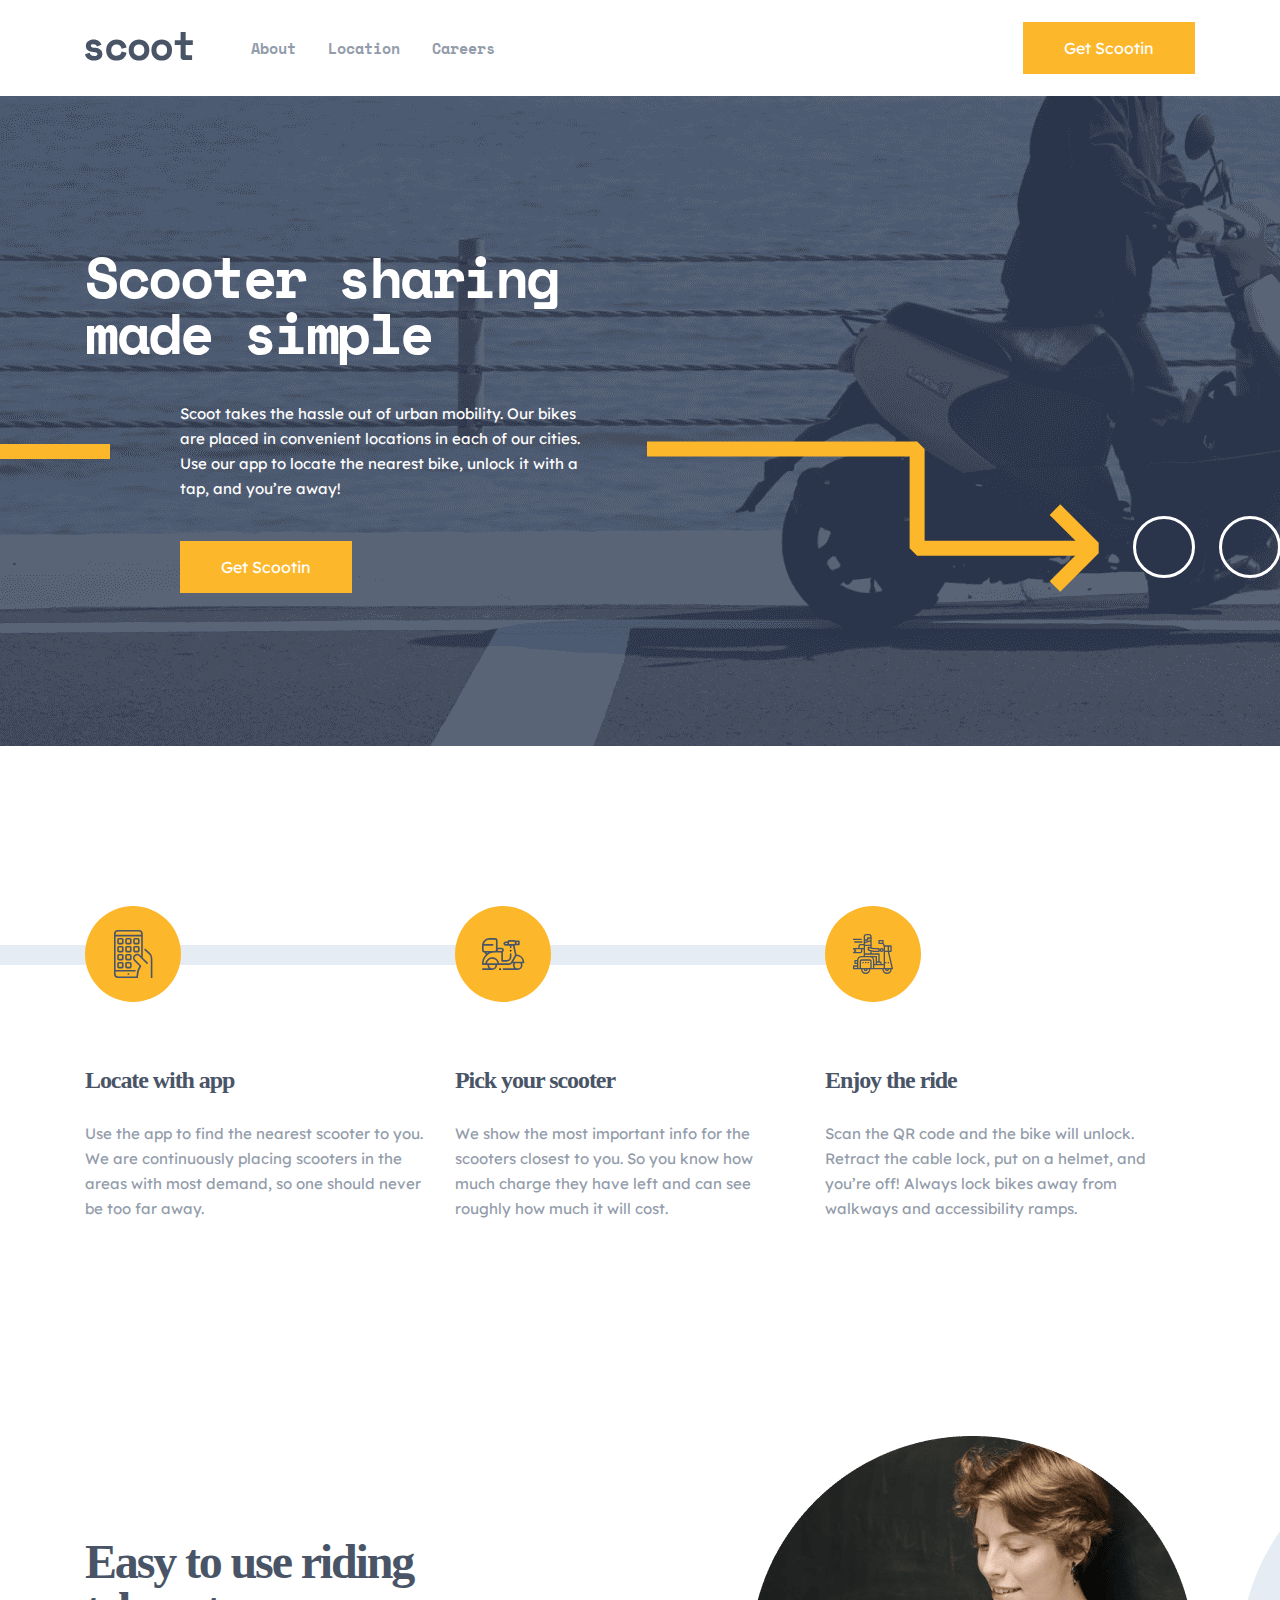
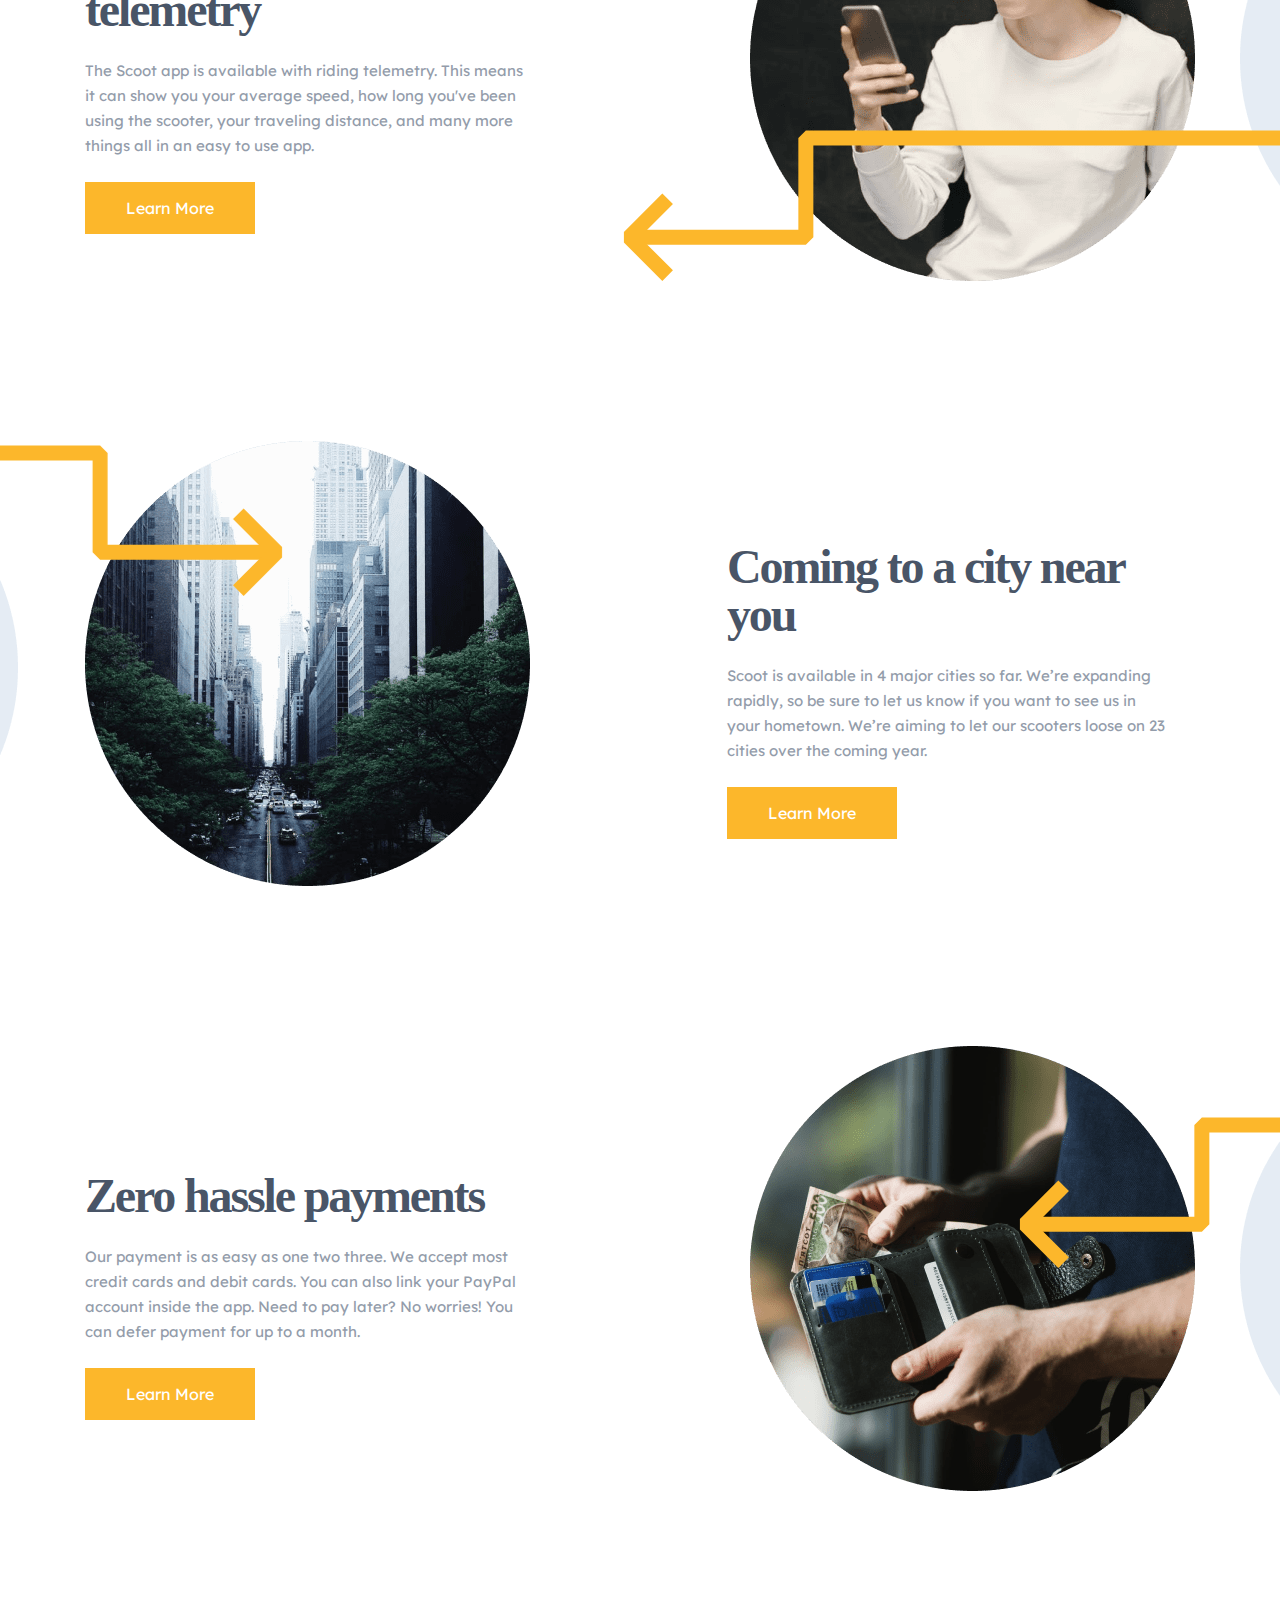
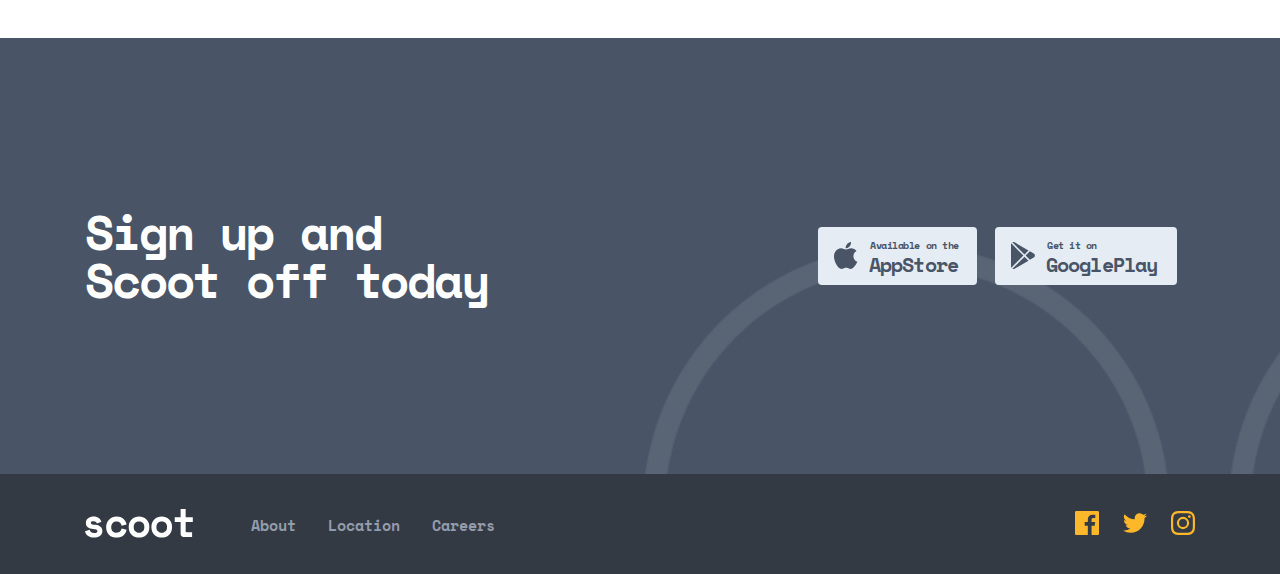
==== commit 62aac446: "Connect links" ====
--- a/index.html
+++ b/index.html
@@ -147,32 +147,7 @@
       </div>
     </section>
 
-    <section class="signup">
-      <div class="container">
-        <div class="signup__box">
-          <div class="signup__heading-box">
-            <h3 class="signup__heading">Sign up and Scoot off today</h3>
-          </div>
-          <div class="signup__links">
-            <a class="signup__link" href="">
-              <div class="signup__span">
-                <img class="signup__icon" src="./images/appstore.svg" width="24" height="21" alt="">
-                <span class="signup__txt">Available on the</span>
-                <span class="signup__txt signup__text">AppStore</span>
-              </div>
-            </a>
-            <a href="#">
-              <div class="signup__span signup__span--active">
-                <img class="signup__icon" src="./images/play.svg" width="24" height="27" alt="">
-                <span class="signup__txt">Get it on</span>
-                <span class="signup__txt signup__text">GooglePlay</span>
-              </div>
-
-          </a>
-        </div>
-      </div>
-    </div>
-  </section>
+
   </main>
 
   <footer class="site-footer">
@@ -188,7 +163,7 @@
         <nav class="footer-wrap-nav">
           <ul class="footer-wrap__list footernav">
             <li class="footernav__item">
-              <a class="footernav__link" href="#" >
+              <a class="footernav__link" href="./about.html" >
                 About
               </a>
             </li>
--- a/css/main.css
+++ b/css/main.css
@@ -155,6 +155,334 @@
 /* header end */
 
 
+
+/* about hero start */
+
+.intro-top{
+  position: relative;
+  width: 100%;
+  height: 200px;
+  background-image: url("../images/about.png");
+  background-position: center;
+}
+
+.intro-top::after{
+  position: absolute;
+  z-index: 3;
+  top: calc(50% - 30px);
+  right: calc(50% - 750px);
+  width: 234px;
+  height: 63px;
+  background-image: url("../images/header-circles.svg");
+  content: "";
+}
+
+.intro-top__title{
+  margin: 0;
+  padding: 72px 0;
+  font-family: 'Space Mono';
+  font-weight: 700;
+  font-size: 56px;
+  line-height: 56px;
+  letter-spacing: -2.5px;
+  color: var(--text-color);
+}
+
+.about-hero__list{
+  padding: 120px 0;
+}
+
+.about-hero__item{
+  display: flex;
+  align-items: center;
+}
+
+.about-hero__item:nth-child(even){
+  position: relative;
+  flex-direction: row-reverse;
+  margin-bottom: 120px;
+}
+
+.about-hero__item:nth-child(1){
+  position: relative;
+}
+
+.about-hero__item:nth-child(1):after{
+  position: absolute;
+  content: "";
+  top: calc(50% + 40px);
+  left: calc(50% - 30px);
+  width: 740px;
+  height: 151px;
+  background-image: url("../images/mmobility-arrow.svg");
+  background-repeat: no-repeat;
+}
+
+.about-hero__item:nth-child(2) .about-hero__img{
+  margin-right: 220px;
+  position: relative;
+}
+
+.about-hero__item:nth-child(2)::before{
+  position: absolute;
+  z-index: 4;
+  content: "";
+  top: calc(50% - 225px);
+  right: calc(50% + 80px);
+  width: 740px;
+  height: 151px;
+  background-image: url("../images/header-arrow.svg");
+  background-repeat: no-repeat;
+}
+
+.about-hero__item:nth-child(odd) .about-hero__img{
+  margin-left: 220px;
+}
+
+.about-hero__info{
+  position: relative;
+  width: 445px;
+}
+
+.about-hero__item:nth-child(1) .about-hero__img::after{
+  position: absolute;
+  top: calc(50% - 222px);
+  left: calc(50% + 600px);
+  z-index: 2;
+  content: "";
+  width: 445px;
+  height: 445px;
+  background-image: url("../images/Mask.png");
+  background-repeat: no-repeat;
+}
+
+.about-hero__item:nth-child(2) .about-hero__info::before{
+  position: absolute;
+  top: calc(50% - 222px);
+  right: calc(50% + 950px);
+  z-index: 2;
+  content: "";
+  width: 445px;
+  height: 445px;
+  background-image: url("../images/Mask.png");
+  background-repeat: no-repeat;
+}
+
+.about-hero__title{
+  margin: 0;
+  margin-bottom: 24px;
+  font-weight: 700;
+  font-size: 48px;
+  line-height: 48px;
+  letter-spacing: -2.14286px;
+  color: var(--title-dark-nevy);
+}
+
+.about-hero__text{
+  margin: 0;
+  font-family: 'Lexend Deca';
+  font-style: normal;
+  font-weight: 400;
+  font-size: 15px;
+  line-height: 25px;
+  color: var(--desc-dim-grey);
+}
+
+/* about hero end */
+
+/* values start */
+
+.values{
+  padding-bottom: 120px;
+}
+
+.info-box{
+  width: 540px;
+  margin: 0 auto;
+}
+
+.info-box__title{
+  margin: 0;
+  font-family: 'Space Mono';
+  font-style: normal;
+  font-weight: 700;
+  font-size: 48px;
+  line-height: 48px;
+  letter-spacing: -2.14286px;
+  text-align: center;
+  color: var(--title-dark-nevy);
+}
+
+.values__list{
+  display: flex;
+  align-items: center;
+  margin-top: 103px;
+}
+
+.values__item{
+  position: relative;
+  width: 350px;
+  text-align: center;
+}
+
+.values__item:not(:last-child){
+  margin-right: 30px;
+}
+
+.values__box{
+  position: relative;
+  z-index: 2;
+  width: 240px;
+  height: 240px;
+  margin: 0 auto;
+  background-repeat: no-repeat;
+  background-position: center;
+}
+
+.values__box:after{
+  position: absolute;
+  display: flex;
+  align-items: center;
+  justify-content: center;
+  width: 96px;
+  height: 96px;
+  left: 70px;
+  top: calc(50% + 70px);
+  font-family: 'Space Mono';
+  font-style: normal;
+  font-weight: 700;
+  font-size: 24px;
+  line-height: 28px;
+  text-align: center;
+  letter-spacing: -1.07143px;
+  border-radius: 50%;
+  background-color: var(--yellow-button);
+  color: var(--title-dark-nevy);
+}
+
+.values__item:nth-child(1) .values__box{
+  background-image: url("../images/teach.png");
+}
+
+
+.values__item:nth-child(1) .values__box:after{
+  content: "01";
+}
+
+.values__item:nth-child(2) .values__box:after{
+  content: "02";
+}
+
+.values__item:nth-child(2) .values__box{
+  background-image: url("../images/integrity.png");
+}
+
+.values__item:nth-child(3) .values__box:after{
+  content: "03";
+}
+
+.values__item:nth-child(3) .values__box{
+  background-image: url("../images/comunity.png");
+}
+
+.values__title{
+  margin: 0;
+  margin-top: 87px;
+  margin-bottom: 27px;
+  font-family: 'Space Mono';
+  font-style: normal;
+  font-weight: 700;
+  font-size: 24px;
+  line-height: 28px;
+  letter-spacing: -1.07143px;
+  color: var(--title-dark-nevy);
+}
+
+.values__text{
+  margin: 0;
+  font-family: 'Lexend Deca';
+  font-style: normal;
+  font-weight: 400;
+  font-size: 15px;
+  line-height: 25px;
+  color: var(--desc-dim-grey);
+}
+/* values end */
+
+/* faqs start */
+
+.faqs{
+  padding-bottom: 160px;
+}
+
+.faqs__box{
+  display: flex;
+  align-items: flex-start;
+}
+
+.faqs__box:not(:last-child){
+  margin: 64px 0;
+}
+
+.faqs__text{
+  margin: 0;
+  margin-right: auto;
+  font-family: 'Space Mono';
+  font-weight: 700;
+  font-size: 40px;
+  line-height: 48px;
+  letter-spacing: -1.78571px;
+  color: var(--title-dark-nevy);
+}
+
+.faqs__details-box{
+  width: 730px;
+}
+
+.faqs__details{
+  padding: 32px 40px;
+  list-style: none;
+  background-color: var(--snow);
+}
+.faqs__details .faqs__img{
+  transition: 0.5s ease;
+}
+.faqs__details:hover{
+  background-color: var(--light-yellow);
+}
+
+.faqs__details:not(:last-child){
+  margin-bottom: 16px;
+}
+
+.faqs__summary{
+  display: flex;
+  align-items: center;
+  font-family: 'Space Mono';
+  font-weight: 700;
+  font-size: 24px;
+  line-height: 28px;
+  letter-spacing: -1.07143px;
+  color: var(--title-dark-nevy);
+}
+
+.faqs__img{
+  margin-left: auto;
+}
+
+.faqs__details[open] .faqs__img{
+  transform: rotate(180deg);
+}
+
+.faqs__dttext{
+  font-family: 'Lexend Deca';
+  font-style: normal;
+  font-weight: 400;
+  font-size: 15px;
+  line-height: 25px;
+  color: var(--title-dark-nevy);
+}
+
 .hero{
   position: relative;
   padding: 153px 0;
@@ -407,12 +735,13 @@
 }
 
 .signup__heading{
+  font-family: 'Space Mono';
+  font-style: normal;
   font-weight: 700;
   font-size: 48px;
-  font-family: "Mono Space";
   line-height: 48px;
   letter-spacing: -2.14286px;
-  color: #fff;
+  color: var(--text-color);
 
 }
 
@@ -785,6 +1114,7 @@
   font-size: 15px;
   line-height: 25px;
   color: var(--title-dark-nevy);
+
 }
 
 /* faqs end */
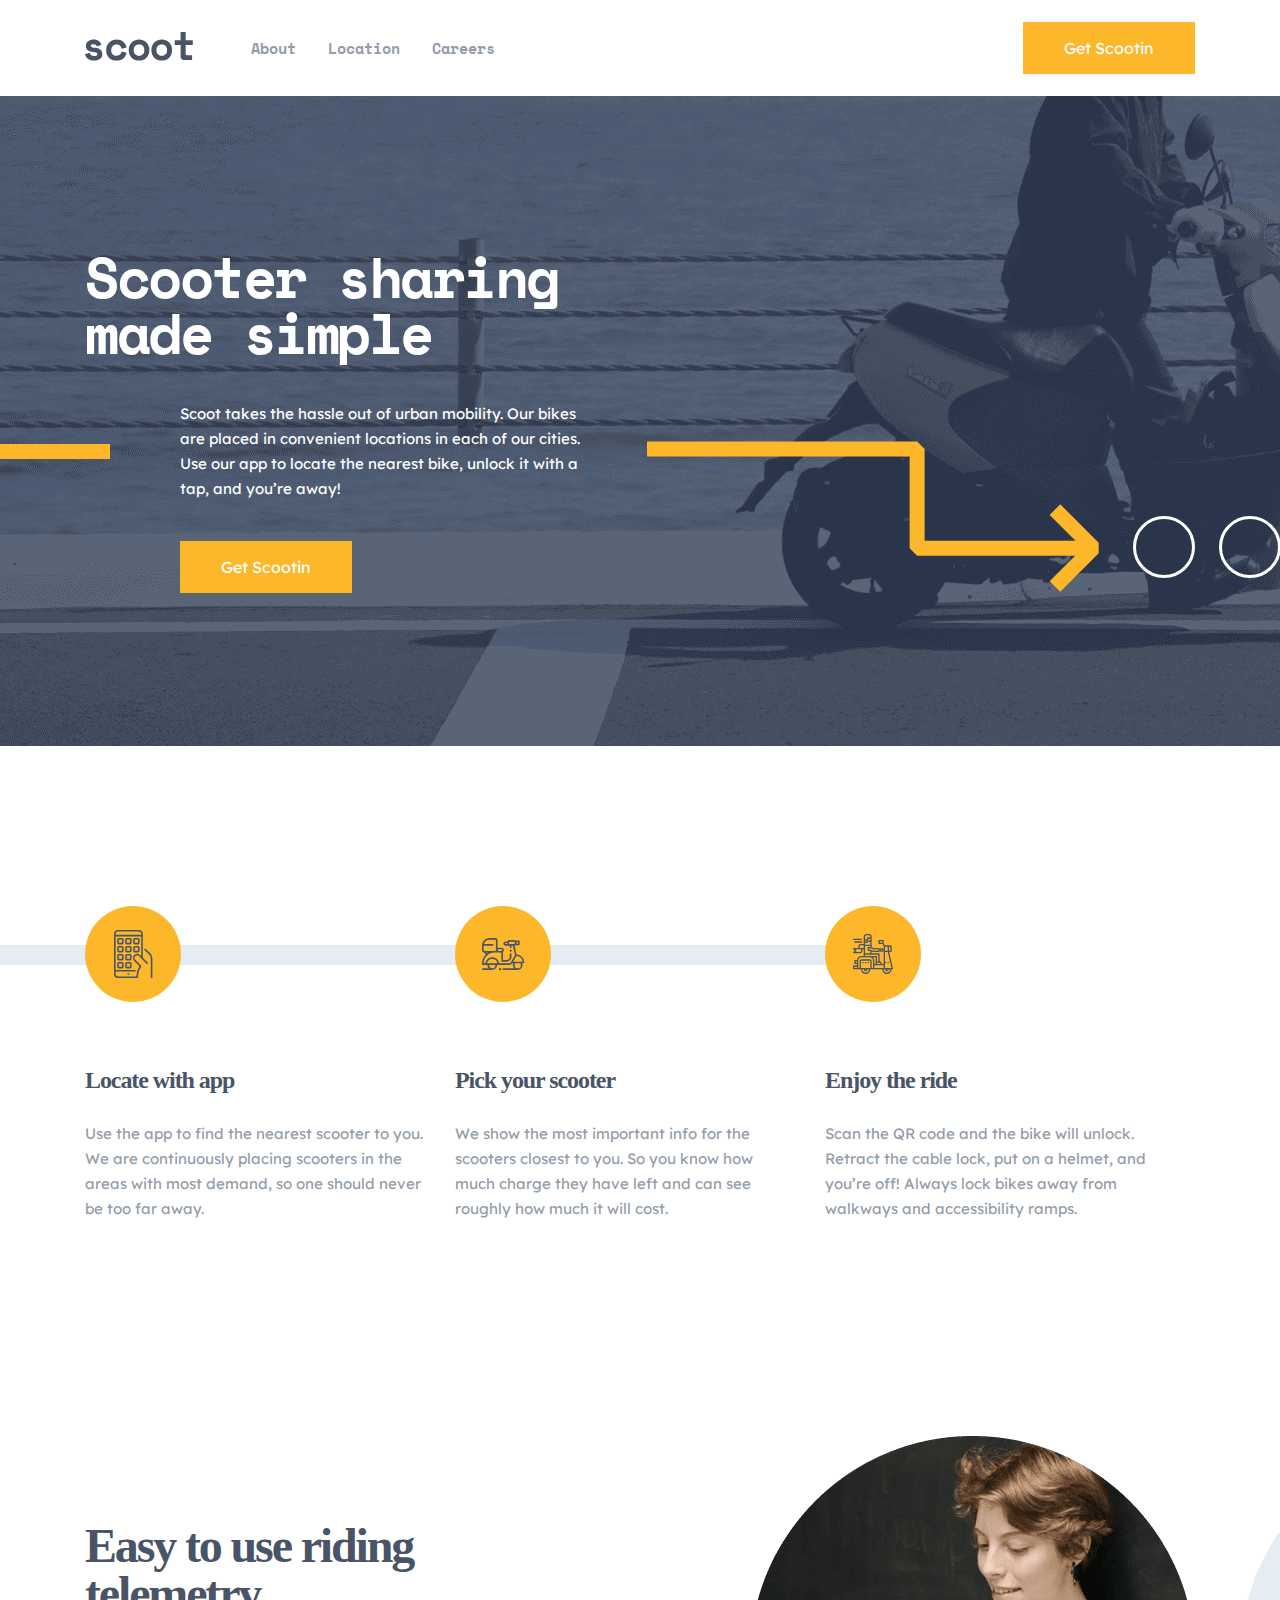
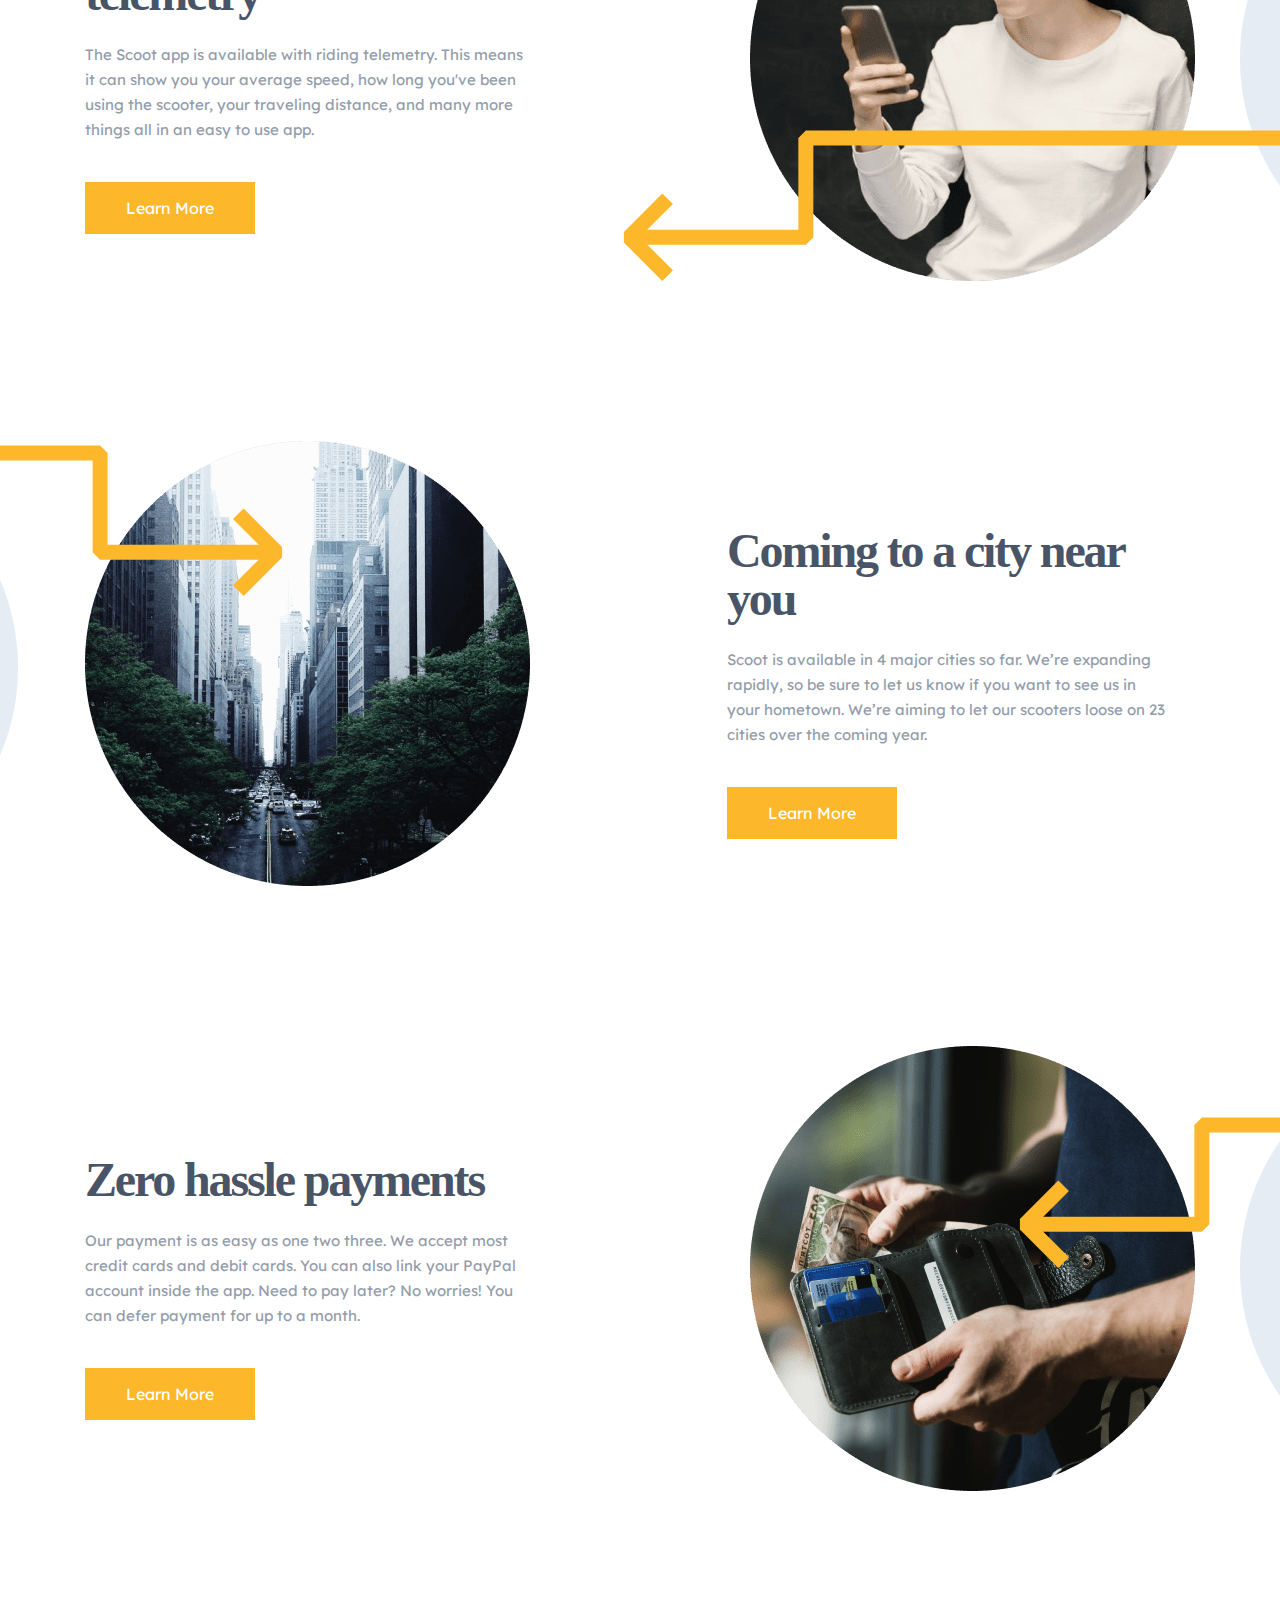
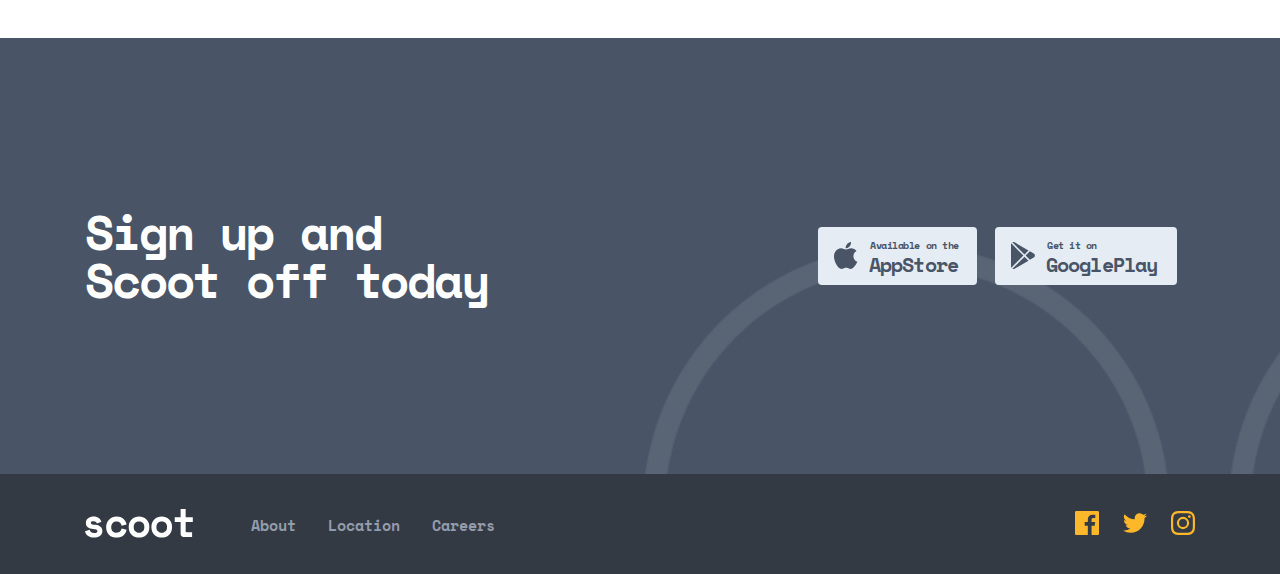
==== commit bdf64ffb: "Merge pull request #4 from Azamatjon0110/careers" ====
--- a/index.html
+++ b/index.html
@@ -25,12 +25,12 @@
               </a>
             </li>
             <li class="site-header__item">
-              <a class="site-header__links" href="#">
+              <a class="site-header__links" href="./location.html">
                 Location
               </a>
             </li>
             <li class="site-header__item">
-              <a class="site-header__links" href="#">
+              <a class="site-header__links" href="./careers.html">
                 Careers
               </a>
             </li>
@@ -168,12 +168,12 @@
               </a>
             </li>
             <li class="footernav__item">
-              <a class="footernav__link" href="#" >
+              <a class="footernav__link" href="./location.html" >
                 Location
               </a>
             </li>
             <li class="footernav__item">
-              <a class="footernav__link" href="#" >
+              <a class="footernav__link" href="./careers.html" >
                 Careers
               </a>
             </li>
--- a/css/main.css
+++ b/css/main.css
@@ -137,8 +137,10 @@
 }
 
 .link{
+  display: inline-block;
   margin-left: auto;
   padding: 13px 38px;
+  cursor: pointer;
   font-family: "Lexend Deca";
   color: var(--text-color);
   background-color: var(--yellow-button);
@@ -153,142 +155,6 @@
 }
 
 /* header end */
-
-
-
-/* about hero start */
-
-.intro-top{
-  position: relative;
-  width: 100%;
-  height: 200px;
-  background-image: url("../images/about.png");
-  background-position: center;
-}
-
-.intro-top::after{
-  position: absolute;
-  z-index: 3;
-  top: calc(50% - 30px);
-  right: calc(50% - 750px);
-  width: 234px;
-  height: 63px;
-  background-image: url("../images/header-circles.svg");
-  content: "";
-}
-
-.intro-top__title{
-  margin: 0;
-  padding: 72px 0;
-  font-family: 'Space Mono';
-  font-weight: 700;
-  font-size: 56px;
-  line-height: 56px;
-  letter-spacing: -2.5px;
-  color: var(--text-color);
-}
-
-.about-hero__list{
-  padding: 120px 0;
-}
-
-.about-hero__item{
-  display: flex;
-  align-items: center;
-}
-
-.about-hero__item:nth-child(even){
-  position: relative;
-  flex-direction: row-reverse;
-  margin-bottom: 120px;
-}
-
-.about-hero__item:nth-child(1){
-  position: relative;
-}
-
-.about-hero__item:nth-child(1):after{
-  position: absolute;
-  content: "";
-  top: calc(50% + 40px);
-  left: calc(50% - 30px);
-  width: 740px;
-  height: 151px;
-  background-image: url("../images/mmobility-arrow.svg");
-  background-repeat: no-repeat;
-}
-
-.about-hero__item:nth-child(2) .about-hero__img{
-  margin-right: 220px;
-  position: relative;
-}
-
-.about-hero__item:nth-child(2)::before{
-  position: absolute;
-  z-index: 4;
-  content: "";
-  top: calc(50% - 225px);
-  right: calc(50% + 80px);
-  width: 740px;
-  height: 151px;
-  background-image: url("../images/header-arrow.svg");
-  background-repeat: no-repeat;
-}
-
-.about-hero__item:nth-child(odd) .about-hero__img{
-  margin-left: 220px;
-}
-
-.about-hero__info{
-  position: relative;
-  width: 445px;
-}
-
-.about-hero__item:nth-child(1) .about-hero__img::after{
-  position: absolute;
-  top: calc(50% - 222px);
-  left: calc(50% + 600px);
-  z-index: 2;
-  content: "";
-  width: 445px;
-  height: 445px;
-  background-image: url("../images/Mask.png");
-  background-repeat: no-repeat;
-}
-
-.about-hero__item:nth-child(2) .about-hero__info::before{
-  position: absolute;
-  top: calc(50% - 222px);
-  right: calc(50% + 950px);
-  z-index: 2;
-  content: "";
-  width: 445px;
-  height: 445px;
-  background-image: url("../images/Mask.png");
-  background-repeat: no-repeat;
-}
-
-.about-hero__title{
-  margin: 0;
-  margin-bottom: 24px;
-  font-weight: 700;
-  font-size: 48px;
-  line-height: 48px;
-  letter-spacing: -2.14286px;
-  color: var(--title-dark-nevy);
-}
-
-.about-hero__text{
-  margin: 0;
-  font-family: 'Lexend Deca';
-  font-style: normal;
-  font-weight: 400;
-  font-size: 15px;
-  line-height: 25px;
-  color: var(--desc-dim-grey);
-}
-
-/* about hero end */
 
 /* values start */
 
@@ -409,85 +275,12 @@
 }
 /* values end */
 
-/* faqs start */
-
-.faqs{
-  padding-bottom: 160px;
-}
-
-.faqs__box{
-  display: flex;
-  align-items: flex-start;
-}
-
-.faqs__box:not(:last-child){
-  margin: 64px 0;
-}
-
-.faqs__text{
-  margin: 0;
-  margin-right: auto;
-  font-family: 'Space Mono';
-  font-weight: 700;
-  font-size: 40px;
-  line-height: 48px;
-  letter-spacing: -1.78571px;
-  color: var(--title-dark-nevy);
-}
-
-.faqs__details-box{
-  width: 730px;
-}
-
-.faqs__details{
-  padding: 32px 40px;
-  list-style: none;
-  background-color: var(--snow);
-}
-.faqs__details .faqs__img{
-  transition: 0.5s ease;
-}
-.faqs__details:hover{
-  background-color: var(--light-yellow);
-}
-
-.faqs__details:not(:last-child){
-  margin-bottom: 16px;
-}
-
-.faqs__summary{
-  display: flex;
-  align-items: center;
-  font-family: 'Space Mono';
-  font-weight: 700;
-  font-size: 24px;
-  line-height: 28px;
-  letter-spacing: -1.07143px;
-  color: var(--title-dark-nevy);
-}
-
-.faqs__img{
-  margin-left: auto;
-}
-
-.faqs__details[open] .faqs__img{
-  transform: rotate(180deg);
-}
-
-.faqs__dttext{
-  font-family: 'Lexend Deca';
-  font-style: normal;
-  font-weight: 400;
-  font-size: 15px;
-  line-height: 25px;
-  color: var(--title-dark-nevy);
-}
+
 
 .hero{
   position: relative;
   padding: 153px 0;
   background-image: url("../images/home-headerr.png");
-  /* background-size: 1440px 650px; */
   background-size: cover;
   background-repeat: no-repeat;
 }
@@ -798,6 +591,10 @@
   background-position: center;
 }
 
+.intro-top--op{
+  background-image: url("../images/hero-bg-img.png");
+}
+
 .intro-top::after{
   position: absolute;
   z-index: 3;
@@ -871,7 +668,7 @@
   margin-left: 220px;
 }
 
-.about-hero__info{
+.about-hero__info, .careers__info-box{
   position: relative;
   width: 445px;
 }
@@ -900,9 +697,10 @@
   background-repeat: no-repeat;
 }
 
-.about-hero__title{
+.about-hero__title, .careers__title{
   margin: 0;
   margin-bottom: 24px;
+  font-family: 'Space Mono';
   font-weight: 700;
   font-size: 48px;
   line-height: 48px;
@@ -910,7 +708,7 @@
   color: var(--title-dark-nevy);
 }
 
-.about-hero__text{
+.about-hero__text, .careers__text{
   margin: 0;
   font-family: 'Lexend Deca';
   font-style: normal;
@@ -1118,6 +916,102 @@
 }
 
 /* faqs end */
+
+/* careers start */
+
+.careers{
+  display: flex;
+  align-items: center;
+  padding: 120px 0;
+}
+
+.careers__info-box::after{
+  position: absolute;
+  top: calc(50% - 222px);
+  left: calc(50% + 950px);
+  z-index: 2;
+  content: "";
+  width: 445px;
+  height: 445px;
+  background-image: url("../images/Mask.png");
+  background-repeat: no-repeat;
+}
+
+.careers__text--md{
+  margin-bottom: 40px;
+}
+
+.links--cr{
+  padding: 14px 48px;
+}
+
+.links--fl{
+  padding: 14px 67px;
+}
+
+.careers__img{
+  position: relative;
+  width: 445px;
+  height: 445px;
+  margin-left: 220px;
+  background-image: url("../images/careers-img.png");
+  background-repeat: no-repeat;
+}
+
+.careers__img::after{
+  position: absolute;
+  top: calc(50% + 75px);
+  right: calc(50% - 382px);
+  z-index: 3;
+  content: "";
+  width: 740px;
+  height: 150px;
+  background-image: url("../images/telemetry-arrow.svg");
+  background-repeat: no-repeat;
+}
+/* careers end */
+
+/* fielts start */
+
+.fielts{
+  padding-bottom: 120px;
+}
+
+.fielts-box{
+  display: flex;
+  align-items: center;
+  margin-right: auto;
+  padding: 32px 64px 35px 40px;
+  background-color: var(--snow);
+}
+
+.fielts-box:not(:last-child){
+  margin-bottom: 24px;
+}
+
+.fielts-box__title{
+  display: block;
+  margin: 0;
+  margin-bottom: 8px;
+  font-family: 'Space Mono';
+  font-weight: 700;
+  font-size: 24px;
+  line-height: 28px;
+  letter-spacing: -1.07143px;
+  color: var(--title-dark-nevy);
+}
+
+.fielts-box__text{
+  display: block;
+  margin: 0;
+  font-family: 'Lexend Deca';
+  font-weight: 400;
+  font-size: 15px;
+  line-height: 25px;
+  color: var(--title-dark-nevy);
+}
+/* fielts end */
+
 /* footer start */
 
 .site-footer{
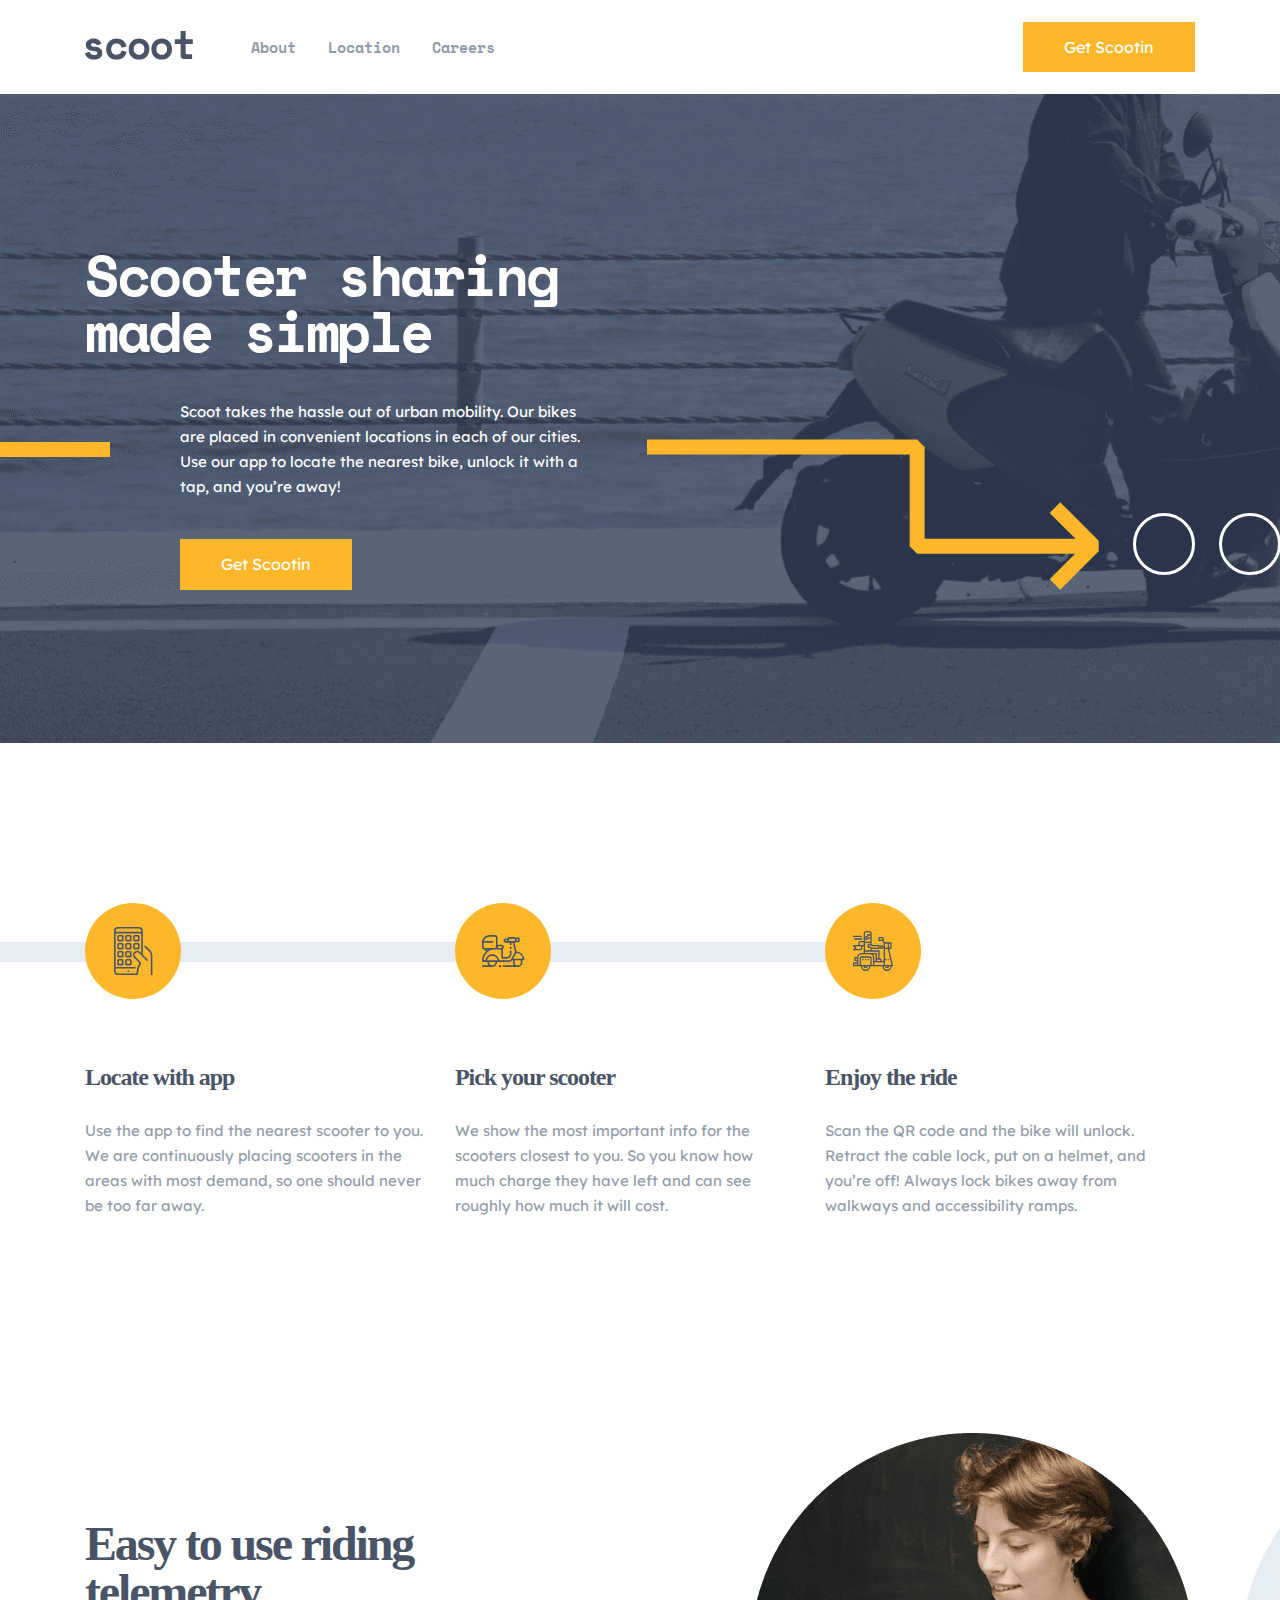
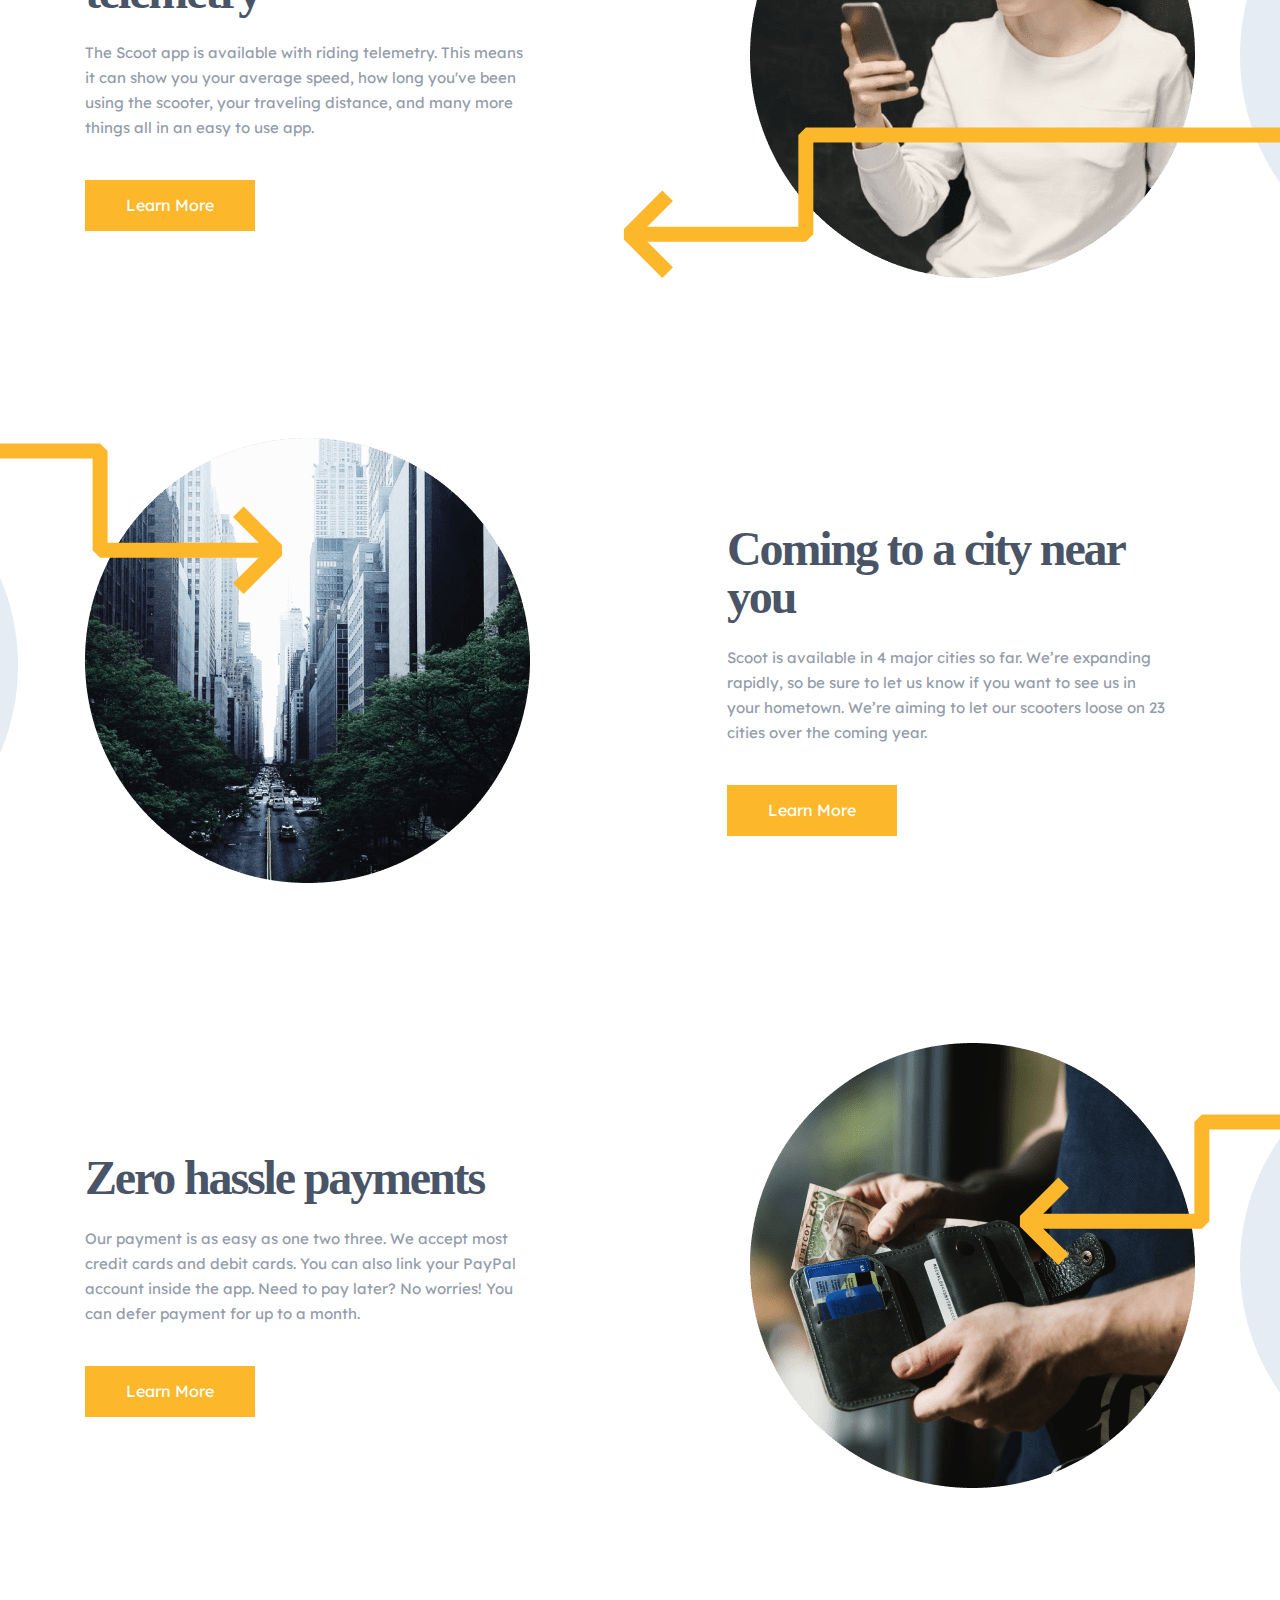
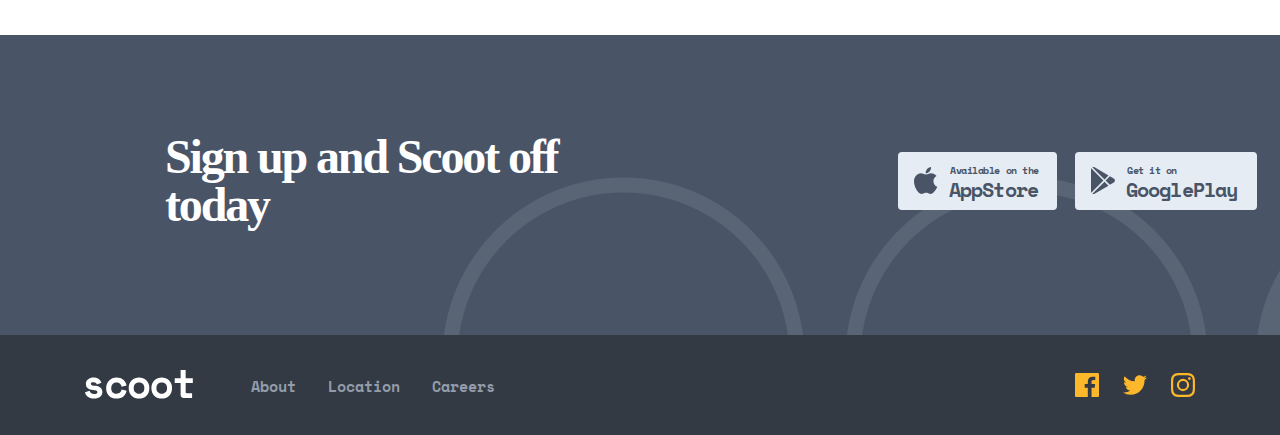
==== commit f52aaffd: "Merge pull request #5 from developer-773/main" ====
--- a/index.html
+++ b/index.html
@@ -5,8 +5,8 @@
   <meta charset="UTF-8">
   <meta http-equiv="X-UA-Compatible" content="IE=edge">
   <title>Scoot</title>
-  <link rel="stylesheet" href="./css/main.css">
-  <!-- <link rel="stylesheet" href="./css/main.min.css"> -->
+  <!-- <link rel="stylesheet" href="./css/main.css"> -->
+  <link rel="stylesheet" href="./css/main.min.css">
 </head>
 <body>
   <header class="site-header">
@@ -121,6 +121,7 @@
         </div>
       </section>
       <section class="signup">
+        <div class="signup__bg">
         <div class="container">
           <div class="signup__box">
             <div class="signup__heading-box">
@@ -145,15 +146,14 @@
           </div>
         </div>
       </div>
+    </div>
     </section>
 
 
   </main>
-
   <footer class="site-footer">
     <div class="container">
       <div class="footer-wrap">
-
         <a class="footer-wrap__link" href="./index.html">
           <svg class="footer-wrap__link-img" width="108" height="29" viewBox="0 0 108 29" fill="none" xmlns="http://www.w3.org/2000/svg">
             <path fill-rule="evenodd" clip-rule="evenodd" d="M107.097 23.2V28H98.6971C97.7905 28 97.0505 27.7067 96.4771 27.12C95.9038 26.5333 95.6171 25.7867 95.6171 24.88V12.96H89.7371V8.16H95.6171V0H100.657V8.16H107.817V12.96H100.657V22C100.657 22.8 101.017 23.2 101.737 23.2H107.097ZM9.12 28.56C11.7333 28.56 13.76 27.9733 15.2 26.8C16.64 25.6267 17.36 24.0533 17.36 22.08V21.84C17.36 20.0533 16.72 18.66 15.44 17.66C14.16 16.66 12.5067 16.0533 10.48 15.84C8.72 15.6533 7.50667 15.42 6.84 15.14C6.17333 14.86 5.84 14.4 5.84 13.76C5.84 13.3067 6.05333 12.9267 6.48 12.62C6.90667 12.3133 7.54667 12.16 8.4 12.16C9.33333 12.16 10.0933 12.3667 10.68 12.78C11.2667 13.1933 11.68 13.76 11.92 14.48L16.48 12.64C16.2667 12.08 15.96 11.5 15.56 10.9C15.16 10.3 14.64 9.75333 14 9.26C13.36 8.76667 12.58 8.36667 11.66 8.06C10.74 7.75333 9.65333 7.6 8.4 7.6C7.44 7.6 6.50667 7.73333 5.6 8C4.69333 8.26667 3.89333 8.66 3.2 9.18C2.50667 9.7 1.94667 10.3333 1.52 11.08C1.09333 11.8267 0.88 12.6933 0.88 13.68V13.92C0.88 15.8133 1.54 17.2467 2.86 18.22C4.18 19.1933 5.96 19.7733 8.2 19.96C9.02667 20.04 9.71333 20.1467 10.26 20.28C10.8067 20.4133 11.24 20.58 11.56 20.78C11.88 20.98 12.1 21.1933 12.22 21.42C12.34 21.6467 12.4 21.8933 12.4 22.16C12.4 22.6133 12.1667 23.0333 11.7 23.42C11.2333 23.8067 10.3733 24 9.12 24C7.70667 24 6.66 23.68 5.98 23.04C5.3 22.4 4.85333 21.6533 4.64 20.8L0 22.32C0.133333 23.0133 0.393333 23.7267 0.78 24.46C1.16667 25.1933 1.72 25.86 2.44 26.46C3.16 27.06 4.06667 27.56 5.16 27.96C6.25333 28.36 7.57333 28.56 9.12 28.56ZM31.5743 28.56C34.401 28.56 36.661 27.84 38.3543 26.4C40.0476 24.96 41.121 23.0667 41.5743 20.72L36.6143 19.48C36.3743 20.7867 35.8476 21.8267 35.0343 22.6C34.221 23.3733 33.041 23.76 31.4943 23.76C30.7743 23.76 30.0943 23.6467 29.4543 23.42C28.8143 23.1933 28.2543 22.8533 27.7743 22.4C27.2943 21.9467 26.9143 21.38 26.6343 20.7C26.3543 20.02 26.2143 19.24 26.2143 18.36V18.12C26.2143 17.24 26.3543 16.4467 26.6343 15.74C26.9143 15.0333 27.2943 14.4333 27.7743 13.94C28.2543 13.4467 28.8143 13.0667 29.4543 12.8C30.0943 12.5333 30.7743 12.4 31.4943 12.4C33.041 12.4 34.241 12.8267 35.0943 13.68C35.9476 14.5333 36.4543 15.5467 36.6143 16.72L41.5743 15.44C41.121 13.0933 40.0343 11.2 38.3143 9.76C36.5943 8.32 34.3476 7.6 31.5743 7.6C30.1343 7.6 28.781 7.84 27.5143 8.32C26.2476 8.8 25.141 9.49333 24.1943 10.4C23.2476 11.3067 22.5076 12.4 21.9743 13.68C21.441 14.96 21.1743 16.4 21.1743 18V18.48C21.1743 20.08 21.441 21.5067 21.9743 22.76C22.5076 24.0133 23.241 25.0667 24.1743 25.92C25.1076 26.7733 26.2076 27.4267 27.4743 27.88C28.741 28.3333 30.1076 28.56 31.5743 28.56ZM57.9286 27.88C56.6886 28.3333 55.3886 28.56 54.0286 28.56C52.6686 28.56 51.3686 28.3333 50.1286 27.88C48.8886 27.4267 47.7886 26.7667 46.8286 25.9C45.8686 25.0333 45.1086 23.9667 44.5486 22.7C43.9886 21.4333 43.7086 19.9733 43.7086 18.32V17.84C43.7086 16.2133 43.9886 14.7667 44.5486 13.5C45.1086 12.2333 45.8686 11.16 46.8286 10.28C47.7886 9.4 48.8886 8.73333 50.1286 8.28C51.3686 7.82667 52.6686 7.6 54.0286 7.6C55.3886 7.6 56.6886 7.82667 57.9286 8.28C59.1686 8.73333 60.2686 9.4 61.2286 10.28C62.1886 11.16 62.9486 12.2333 63.5086 13.5C64.0686 14.7667 64.3486 16.2133 64.3486 17.84V18.32C64.3486 19.9733 64.0686 21.4333 63.5086 22.7C62.9486 23.9667 62.1886 25.0333 61.2286 25.9C60.2686 26.7667 59.1686 27.4267 57.9286 27.88ZM54.0286 23.76C53.3086 23.76 52.6286 23.64 51.9886 23.4C51.3486 23.16 50.7886 22.8133 50.3086 22.36C49.8286 21.9067 49.4486 21.3533 49.1686 20.7C48.8886 20.0467 48.7486 19.3067 48.7486 18.48V17.68C48.7486 16.8533 48.8886 16.1133 49.1686 15.46C49.4486 14.8067 49.8286 14.2533 50.3086 13.8C50.7886 13.3467 51.3486 13 51.9886 12.76C52.6286 12.52 53.3086 12.4 54.0286 12.4C54.7486 12.4 55.4286 12.52 56.0686 12.76C56.7086 13 57.2686 13.3467 57.7486 13.8C58.2286 14.2533 58.6086 14.8067 58.8886 15.46C59.1686 16.1133 59.3086 16.8533 59.3086 17.68V18.48C59.3086 19.3067 59.1686 20.0467 58.8886 20.7C58.6086 21.3533 58.2286 21.9067 57.7486 22.36C57.2686 22.8133 56.7086 23.16 56.0686 23.4C55.4286 23.64 54.7486 23.76 54.0286 23.76ZM80.6229 27.88C79.3829 28.3333 78.0829 28.56 76.7229 28.56C75.3629 28.56 74.0629 28.3333 72.8229 27.88C71.5829 27.4267 70.4829 26.7667 69.5229 25.9C68.5629 25.0333 67.8029 23.9667 67.2429 22.7C66.6829 21.4333 66.4029 19.9733 66.4029 18.32V17.84C66.4029 16.2133 66.6829 14.7667 67.2429 13.5C67.8029 12.2333 68.5629 11.16 69.5229 10.28C70.4829 9.4 71.5829 8.73333 72.8229 8.28C74.0629 7.82667 75.3629 7.6 76.7229 7.6C78.0829 7.6 79.3829 7.82667 80.6229 8.28C81.8629 8.73333 82.9629 9.4 83.9229 10.28C84.8829 11.16 85.6429 12.2333 86.2029 13.5C86.7629 14.7667 87.0429 16.2133 87.0429 17.84V18.32C87.0429 19.9733 86.7629 21.4333 86.2029 22.7C85.6429 23.9667 84.8829 25.0333 83.9229 25.9C82.9629 26.7667 81.8629 27.4267 80.6229 27.88ZM76.7229 23.76C76.0029 23.76 75.3229 23.64 74.6829 23.4C74.0429 23.16 73.4829 22.8133 73.0029 22.36C72.5229 21.9067 72.1429 21.3533 71.8629 20.7C71.5829 20.0467 71.4429 19.3067 71.4429 18.48V17.68C71.4429 16.8533 71.5829 16.1133 71.8629 15.46C72.1429 14.8067 72.5229 14.2533 73.0029 13.8C73.4829 13.3467 74.0429 13 74.6829 12.76C75.3229 12.52 76.0029 12.4 76.7229 12.4C77.4429 12.4 78.1229 12.52 78.7629 12.76C79.4029 13 79.9629 13.3467 80.4429 13.8C80.9229 14.2533 81.3029 14.8067 81.5829 15.46C81.8629 16.1133 82.0029 16.8533 82.0029 17.68V18.48C82.0029 19.3067 81.8629 20.0467 81.5829 20.7C81.3029 21.3533 80.9229 21.9067 80.4429 22.36C79.9629 22.8133 79.4029 23.16 78.7629 23.4C78.1229 23.64 77.4429 23.76 76.7229 23.76Z" fill="currentColor"/>
--- a/css/main.css
+++ b/css/main.css
@@ -123,7 +123,7 @@
 }
 
 .site-header__links, .footernav__link{
-  font-family: "Space Mono";
+  font-family: 'Space Mono';
   font-style: normal;
   font-weight: 700;
   font-size: 15px;
@@ -156,6 +156,7 @@
 
 /* header end */
 
+
 /* values start */
 
 .values{
@@ -277,6 +278,7 @@
 
 
 
+
 .hero{
   position: relative;
   padding: 153px 0;
@@ -299,14 +301,14 @@
   line-height: 56px;
   letter-spacing: -2.5px;
   color: #fff;
-
+  
 }
 
 .hero-wrap__desc-box{
   position: relative;
   width: 405px;
   margin-left: auto;
-
+  
 }
 
 .hero-wrap__desc-box::before{
@@ -331,13 +333,13 @@
 
 
 .hero-wrap__desc{
-  font-family: "Lexend Deca";
   margin-bottom: 40px;
   font-weight: 400;
+  font-family: "Lexend Deca";
   font-size: 15px;
   line-height: 25px;
   color: #fff;
-
+  
 }
 
 .hero-wrap__btn{
@@ -411,10 +413,10 @@
   font-weight: 700;
   font-size: 24px;
   font-family: "Mono Space";
-  line-height: 28px;
+  line-height: 28px; 
   letter-spacing: -1.07143px;
   color: var(--title-dark-nevy);
-
+  
 }
 
 .app__desc{
@@ -424,8 +426,9 @@
   font-family: "Lexend Deca";
   line-height: 25px;
   color: var(--desc-dim-grey);
-
-}
+  
+}
+
 
 .app__itemm{
   display: flex;
@@ -456,7 +459,7 @@
   line-height: 48px;
   letter-spacing: -2.14286px;
   color: var(--title-dark-nevy);
-
+  
 }
 
 .app__info{
@@ -511,16 +514,19 @@
   right: -127%
 }
 
-.signup{
-  padding: 122px 0;
+
+.signup__bg{
   background-image: url("../images/signup.png");
-  background-size:cover;
+  background-size:contain;
+  width: 1440px;
+  height: 300px;
 }
 
 .signup__box{
   display: flex;
   justify-content: space-between;
   align-items: center;
+  padding-top: 50px;
 }
 
 .signup__heading-box{
@@ -528,14 +534,13 @@
 }
 
 .signup__heading{
-  font-family: 'Space Mono';
-  font-style: normal;
   font-weight: 700;
   font-size: 48px;
+  font-family: "Mono Space";
   line-height: 48px;
   letter-spacing: -2.14286px;
-  color: var(--text-color);
-
+  color: #fff;
+  
 }
 
 .signup__links{
@@ -561,7 +566,7 @@
   margin-left: 36px;
   font-weight: 700;
   font-size: 10px;
-  font-family: "Space Mono";
+  font-family: 'Space Mono';
   line-height: 15px;
   letter-spacing: -0.446429px;
   color: var(--title-dark-nevy);
@@ -571,16 +576,17 @@
   margin-left: 35px;
   font-weight: 700;
   font-size: 20px;
-  font-family: "Space Mono";
+  font-family: 'Space Mono';
   line-height: 24px;
   letter-spacing: -0.892857px;
   color: var(--title-dark-nevy);
-
+  
 }
 
 .signup__span--active{
   width: 182px;
 }
+
 /* about hero start */
 
 .intro-top{
@@ -765,155 +771,17 @@
   width: 240px;
   height: 240px;
   margin: 0 auto;
-  background-repeat: no-repeat;
-  background-position: center;
-}
-
-.values__box:after{
-  position: absolute;
-  display: flex;
-  align-items: center;
-  justify-content: center;
-  width: 96px;
-  height: 96px;
-  left: 70px;
-  top: calc(50% + 70px);
-  font-family: 'Space Mono';
-  font-style: normal;
-  font-weight: 700;
-  font-size: 24px;
-  line-height: 28px;
-  text-align: center;
-  letter-spacing: -1.07143px;
-  border-radius: 50%;
-  background-color: var(--yellow-button);
-  color: var(--title-dark-nevy);
-}
-
-.values__item:nth-child(1) .values__box{
-  background-image: url("../images/teach.png");
-}
-
-
-.values__item:nth-child(1) .values__box:after{
-  content: "01";
-
-}
-
-.values__item:nth-child(2) .values__box:after{
-  content: "02";
-}
-
-.values__item:nth-child(2) .values__box{
-  background-image: url("../images/integrity.png");
-}
-
-.values__item:nth-child(3) .values__box:after{
-  content: "03";
-}
-
-.values__item:nth-child(3) .values__box{
-  background-image: url("../images/comunity.png");
-}
-
-.values__title{
-  margin: 0;
-  margin-top: 87px;
-  margin-bottom: 27px;
-  font-family: 'Space Mono';
-  font-style: normal;
-  font-weight: 700;
-  font-size: 24px;
-  line-height: 28px;
-  letter-spacing: -1.07143px;
-  color: var(--title-dark-nevy);
-}
-
-.values__text{
-  margin: 0;
-  font-family: 'Lexend Deca';
-  font-style: normal;
-  font-weight: 400;
-  font-size: 15px;
-  line-height: 25px;
-  color: var(--desc-dim-grey);
-}
-/* values end */
-
-/* faqs start */
-
-.faqs{
-  padding-bottom: 160px;
-}
-
-.faqs__box{
-  display: flex;
-  align-items: flex-start;
-}
-
-.faqs__box:not(:last-child){
-  margin: 64px 0;
-}
-
-.faqs__text{
-  margin: 0;
-  margin-right: auto;
-  font-family: 'Space Mono';
-  font-weight: 700;
-  font-size: 40px;
-  line-height: 48px;
-  letter-spacing: -1.78571px;
-  color: var(--title-dark-nevy);
-}
-
-.faqs__details-box{
-  width: 730px;
-}
-
-.faqs__details{
-  padding: 32px 40px;
-  list-style: none;
-  background-color: var(--snow);
-}
-.faqs__details .faqs__img{
-  transition: 0.5s ease;
-}
-.faqs__details:hover{
-  background-color: var(--light-yellow);
-}
-
-.faqs__details:not(:last-child){
-  margin-bottom: 16px;
-}
-
-.faqs__summary{
-  display: flex;
-  align-items: center;
-  font-family: 'Space Mono';
-  font-weight: 700;
-  font-size: 24px;
-  line-height: 28px;
-  letter-spacing: -1.07143px;
-  color: var(--title-dark-nevy);
-}
-
-.faqs__img{
-  margin-left: auto;
-}
-
-.faqs__details[open] .faqs__img{
-  transform: rotate(180deg);
-}
-
-.faqs__dttext{
-  font-family: 'Lexend Deca';
-  font-style: normal;
-  font-weight: 400;
-  font-size: 15px;
-  line-height: 25px;
-  color: var(--title-dark-nevy);
-
-}
+}
+
+/* #map{
+  display: inline-block;
+  background-image: url("../images/london.png");
+  background-size: 189px 88px;
+  
+  background-repeat: no-repeat;
+  
+} */
+
 
 /* faqs end */
 
@@ -1011,6 +879,41 @@
   color: var(--title-dark-nevy);
 }
 /* fielts end */
+
+/* LOCATION STYLES START */
+
+.message__box{
+  display: flex;
+  align-items: center;
+  padding-bottom: 50px;
+}
+
+.message__txt-box{
+  width: 351px;
+}
+
+.message__heading{
+  font-family: "Space Mono";
+  font-weight: 700;
+  font-size: 48px;
+  line-height: 48px;  
+  letter-spacing: -2.14286px;
+  color: #495567;
+}
+
+.message__desc-box{
+  width: 445px;
+}
+
+.message__desc{
+  font-family: "Lexend Deca";
+  font-weight: 400;
+  font-size: 15px;
+  line-height: 25px;
+  color: #939CAA;
+  
+}
+
 
 /* footer start */
 
--- a/css/main.min.css
+++ b/css/main.min.css
@@ -0,0 +1,1044 @@
+/*! normalize.css v8.0.1 | MIT License | github.com/necolas/normalize.css */button,hr,input{overflow:visible}progress,sub,sup{vertical-align:baseline}[type=checkbox],[type=radio],legend{box-sizing:border-box;padding:0}html{line-height:1.15;-webkit-text-size-adjust:100%}body{margin:0}details,main{display:block}h1{font-size:2em;margin:.67em 0}hr{box-sizing:content-box;height:0}code,kbd,pre,samp{font-family:monospace,monospace;font-size:1em}a{background-color:transparent}abbr[title]{border-bottom:none;text-decoration:underline;text-decoration:underline dotted}b,strong{font-weight:bolder}small{font-size:80%}sub,sup{font-size:75%;line-height:0;position:relative}sub{bottom:-.25em}sup{top:-.5em}img{border-style:none}button,input,optgroup,select,textarea{font-family:inherit;font-size:100%;line-height:1.15;margin:0}button,select{text-transform:none}[type=button],[type=reset],[type=submit],button{-webkit-appearance:button}[type=button]::-moz-focus-inner,[type=reset]::-moz-focus-inner,[type=submit]::-moz-focus-inner,button::-moz-focus-inner{border-style:none;padding:0}[type=button]:-moz-focusring,[type=reset]:-moz-focusring,[type=submit]:-moz-focusring,button:-moz-focusring{outline:ButtonText dotted 1px}fieldset{padding:.35em .75em .625em}legend{color:inherit;display:table;max-width:100%;white-space:normal}textarea{overflow:auto}[type=number]::-webkit-inner-spin-button,[type=number]::-webkit-outer-spin-button{height:auto}[type=search]{-webkit-appearance:textfield;outline-offset:-2px}[type=search]::-webkit-search-decoration{-webkit-appearance:none}::-webkit-file-upload-button{-webkit-appearance:button;font:inherit}summary{display:list-item}[hidden],template{display:none}Utilities
+CSS Minifier
+Online CSS Minifier Tool and Compressor, with Fast and Simple API Access
+Input CSS
+/*
+* Prefixed by https://autoprefixer.github.io
+* PostCSS: v8.4.14,
+* Autoprefixer: v10.4.7
+* Browsers: last 4 version
+*/
+
+/* VARIABLES */
+
+:root{
+  --text-color:#fff;
+  --yellow-button:#FCB72B;
+  --title-dark-nevy:#495567;
+  --desc-dim-grey:#939CAA;
+  --light-grey:#E5ECF4;
+  --snow:#F2F5F9;
+  --light-yellow:#FFF4DF;
+}
+
+/* space-mono-700 - latin */
+@font-face {
+  font-family: "Space Mono";
+  font-style: normal;
+  font-weight: 700;
+  src: url("../fonts/space-mono-v11-latin-700.woff2") format("woff2"),
+  url("../fonts/space-mono-v11-latin-700.woff") format("woff");
+}
+
+/* lexend-deca-regular - latin */
+@font-face {
+  font-family: "Lexend Deca";
+  font-style: normal;
+  font-weight: 400;
+  src: url("../fonts/lexend-deca-v16-latin-regular.eot");
+  src: url("../fonts/lexend-deca-v16-latin-regular.eot?#iefix") format("embedded-opentype"),
+  url("../fonts/lexend-deca-v16-latin-regular.woff2") format("woff2"),
+  url("../fonts/lexend-deca-v16-latin-regular.woff") format("woff"),
+  url("../fonts/lexend-deca-v16-latin-regular.ttf") format("truetype"),
+  url("../fonts/lexend-deca-v16-latin-regular.svg#LexendDeca") format("svg");
+}
+
+/* GENERAL */
+*{
+  -webkit-box-sizing: border-box;
+          box-sizing: border-box;
+}
+html{
+  height: 100%;
+}
+
+img{
+  display: block;
+  height: auto;
+}
+
+body{
+  display: -webkit-box;
+  display: -ms-flexbox;
+  display: flex;
+  -webkit-box-orient: vertical;
+  -webkit-box-direction: normal;
+      -ms-flex-direction: column;
+          flex-direction: column;
+  height: 100%;
+  margin: 0;
+  padding: 0;
+  overflow-x: hidden;
+}
+
+
+.visually-hidden {
+  position: absolute;
+  width: 1px;
+  height: 1px;
+  margin: -1px;
+  padding: 0;
+  border: 0;
+  white-space: nowrap;
+  -webkit-clip-path: inset(100%);
+          clip-path: inset(100%);
+  clip: rect(0 0 0 0);
+  overflow: hidden;
+}
+
+/* CONTAINER */
+
+.container{
+  max-width: 1150px;
+  margin-right: auto;
+  margin-left: auto;
+  padding-right: 20px;
+  padding-left: 20px;
+}
+
+/* STICKY-FOOTER */
+main{
+  -webkit-box-flex: 1;
+      -ms-flex-positive: 1;
+          flex-grow: 1;
+}
+
+ul{
+  margin: 0;
+  padding: 0;
+  list-style: none;
+}
+
+a{
+  text-decoration: none;
+}
+
+
+p{
+  font-family: "Lexend Deca";
+}
+
+/* header start */
+
+.site-header{
+  padding: 22px 0;
+}
+
+.site-header__inner, .footer-wrap{
+  display: -webkit-box;
+  display: -ms-flexbox;
+  display: flex;
+  -webkit-box-align: center;
+      -ms-flex-align: center;
+          align-items: center;
+}
+
+.site-header__nav, .footer-wrap-nav{
+  margin-left: 58px;
+}
+
+.site-header__list, .footer-wrap__list{
+  display: -webkit-box;
+  display: -ms-flexbox;
+  display: flex;
+  -webkit-box-align: center;
+      -ms-flex-align: center;
+          align-items: center;
+}
+
+.site-header__item:not(:last-child), .footernav__item:not(:last-child){
+  margin-right: 32px;
+}
+
+.site-header__links, .footernav__link{
+  font-family: 'Space Mono';
+  font-style: normal;
+  font-weight: 700;
+  font-size: 15px;
+  line-height: 25px;
+  color: var(--desc-dim-grey);
+  -webkit-transition: 0.3s ease;
+  -o-transition: 0.3s ease;
+  transition: 0.3s ease;
+}
+
+.site-header__links:hover, .footernav__link:hover{
+  color: var(--yellow-button);
+}
+
+.link{
+  display: inline-block;
+  margin-left: auto;
+  padding: 13px 38px;
+  cursor: pointer;
+  font-family: "Lexend Deca";
+  color: var(--text-color);
+  background-color: var(--yellow-button);
+  border: 3px solid transparent;
+  -webkit-transition: 0.3s ease;
+  -o-transition: 0.3s ease;
+  transition: 0.3s ease;
+}
+
+.link:hover{
+  color: var(--yellow-button);
+  background-color: var(--text-color);
+  border-color: var(--yellow-button);
+}
+
+/* header end */
+
+
+/* values start */
+
+.values{
+  padding-bottom: 120px;
+}
+
+.info-box{
+  width: 540px;
+  margin: 0 auto;
+}
+
+.info-box__title{
+  margin: 0;
+  font-family: 'Space Mono';
+  font-style: normal;
+  font-weight: 700;
+  font-size: 48px;
+  line-height: 48px;
+  letter-spacing: -2.14286px;
+  text-align: center;
+  color: var(--title-dark-nevy);
+}
+
+.values__list{
+  display: -webkit-box;
+  display: -ms-flexbox;
+  display: flex;
+  -webkit-box-align: center;
+      -ms-flex-align: center;
+          align-items: center;
+  margin-top: 103px;
+}
+
+.values__item{
+  position: relative;
+  width: 350px;
+  text-align: center;
+}
+
+.values__item:not(:last-child){
+  margin-right: 30px;
+}
+
+.values__box{
+  position: relative;
+  z-index: 2;
+  width: 240px;
+  height: 240px;
+  margin: 0 auto;
+  background-repeat: no-repeat;
+  background-position: center;
+}
+
+.values__box:after{
+  position: absolute;
+  display: -webkit-box;
+  display: -ms-flexbox;
+  display: flex;
+  -webkit-box-align: center;
+      -ms-flex-align: center;
+          align-items: center;
+  -webkit-box-pack: center;
+      -ms-flex-pack: center;
+          justify-content: center;
+  width: 96px;
+  height: 96px;
+  left: 70px;
+  top: calc(50% + 70px);
+  font-family: 'Space Mono';
+  font-style: normal;
+  font-weight: 700;
+  font-size: 24px;
+  line-height: 28px;
+  text-align: center;
+  letter-spacing: -1.07143px;
+  border-radius: 50%;
+  background-color: var(--yellow-button);
+  color: var(--title-dark-nevy);
+}
+
+.values__item:nth-child(1) .values__box{
+  background-image: url("../images/teach.png");
+}
+
+
+.values__item:nth-child(1) .values__box:after{
+  content: "01";
+}
+
+.values__item:nth-child(2) .values__box:after{
+  content: "02";
+}
+
+.values__item:nth-child(2) .values__box{
+  background-image: url("../images/integrity.png");
+}
+
+.values__item:nth-child(3) .values__box:after{
+  content: "03";
+}
+
+.values__item:nth-child(3) .values__box{
+  background-image: url("../images/comunity.png");
+}
+
+.values__title{
+  margin: 0;
+  margin-top: 87px;
+  margin-bottom: 27px;
+  font-family: 'Space Mono';
+  font-style: normal;
+  font-weight: 700;
+  font-size: 24px;
+  line-height: 28px;
+  letter-spacing: -1.07143px;
+  color: var(--title-dark-nevy);
+}
+
+.values__text{
+  margin: 0;
+  font-family: 'Lexend Deca';
+  font-style: normal;
+  font-weight: 400;
+  font-size: 15px;
+  line-height: 25px;
+  color: var(--desc-dim-grey);
+}
+/* values end */
+
+
+
+
+.hero{
+  position: relative;
+  padding: 153px 0;
+  background-image: url("../images/home-headerr.png");
+  background-size: cover;
+  background-repeat: no-repeat;
+}
+
+
+.hero-wrap{
+  width: 500px;
+}
+
+.hero-wrap__title{
+  margin-top: 0;
+  margin-bottom: 40px;
+  font-weight: 700;
+  font-size: 56px;
+  font-family: "Space Mono";
+  line-height: 56px;
+  letter-spacing: -2.5px;
+  color: #fff;
+  
+}
+
+.hero-wrap__desc-box{
+  position: relative;
+  width: 405px;
+  margin-left: auto;
+  
+}
+
+.hero-wrap__desc-box::before{
+  position: absolute;
+  top: 43px;
+  left: -273px;
+  background-image: url("../images/chiziq-header.svg");
+  width: 203px;
+  height: 15px;
+  content: "";
+}
+
+.hero-wrap__desc-box::after{
+  position: absolute;
+  top: 40px;
+  right: -127%;
+  background-image: url("../images/header-arrow.svg");
+  width: 452px;
+  height: 151px;
+  content: "";
+}
+
+
+.hero-wrap__desc{
+  margin-bottom: 40px;
+  font-weight: 400;
+  font-family: "Lexend Deca";
+  font-size: 15px;
+  line-height: 25px;
+  color: #fff;
+  
+}
+
+.hero-wrap__btn{
+  display: inline-block;
+}
+
+.hero-wrap__btn::after{
+  position: absolute;
+  right: -193%;
+  bottom: 8%;
+  display: block;
+  background-image: url("../images/header-circles.svg");
+  width: 234px;
+  height: 62px;
+  content: "";
+}
+
+.app{
+  padding-top: 160px;
+  padding-bottom: 147px;
+}
+
+.app__list{
+  position: relative;
+  display: -webkit-box;
+  display: -ms-flexbox;
+  display: flex;
+  margin-bottom: 200px;
+}
+
+.app__list::before{
+  position: absolute;
+  top: 39px;
+  left: -17%;
+  z-index: -1;
+  display: inline-block;
+  width: 974px;
+  height: 20px;
+  background-color: var(--light-grey);
+  content: "";
+}
+
+
+
+.app__item{
+  top: 0;
+  left: 0;
+  width: 350px;
+  margin-right: 30px;
+}
+
+.app__item::before{
+  display: inline-block;
+  margin-bottom: 40px;
+  background-image: url("../images/locate.svg");
+  width: 96px;
+  height: 96px;
+  background-repeat: no-repeat;
+  background-position: top left;
+  content: "";
+}
+
+.app__item:nth-child(2):before{
+  background-image: url("../images/scooter.svg");
+}
+
+.app__item:nth-child(3):before{
+  background-image: url("../images/ride.svg");
+}
+
+.app__title{
+  margin-bottom: 27px;
+  font-weight: 700;
+  font-size: 24px;
+  font-family: "Mono Space";
+  line-height: 28px; 
+  letter-spacing: -1.07143px;
+  color: var(--title-dark-nevy);
+  
+}
+
+.app__desc{
+  margin-top: 0;
+  font-weight: 400;
+  font-size: 15px;
+  font-family: "Lexend Deca";
+  line-height: 25px;
+  color: var(--desc-dim-grey);
+  
+}
+
+
+.app__itemm{
+  display: -webkit-box;
+  display: -ms-flexbox;
+  display: flex;
+  -webkit-box-pack: justify;
+      -ms-flex-pack: justify;
+          justify-content: space-between;
+  -webkit-box-align: center;
+      -ms-flex-align: center;
+          align-items: center;
+  margin-bottom: 160px;
+}
+
+
+.app__itemm:nth-child(2){
+  -webkit-box-orient: horizontal;
+  -webkit-box-direction: reverse;
+      -ms-flex-direction: row-reverse;
+          flex-direction: row-reverse;
+}
+
+.app__itemm:nth-child(3){
+  margin-bottom: 0;
+}
+
+.app__left{
+  width: 445px;
+  margin-right: 23px;
+}
+
+.app__heading{
+  margin-bottom: 24px;
+  font-weight: 700;
+  font-size: 48px;
+  font-family: "Mono Space";
+  line-height: 48px;
+  letter-spacing: -2.14286px;
+  color: var(--title-dark-nevy);
+  
+}
+
+.app__info{
+  margin-bottom: 40px;
+  font-weight: 400;
+  font-size: 15px;
+  line-height: 25px;
+  color: var(--desc-dim-grey);
+}
+
+.app__right{
+  position: relative;
+}
+
+.app__right::after{
+  position: absolute;
+  top: 0%;
+  right:-110%;
+  background-image: url("../images/Mask.png");
+  width: 445px;
+  height: 445px;
+  background-repeat: no-repeat;
+  content: "";
+}
+
+.app__right::before{
+  position: absolute;
+  right:-38%;
+  bottom: 0;
+  z-index: 1;
+  background-image: url("../images/telemetry-arrow.svg");
+  width: 741px;
+  height: 151px;
+  background-repeat: no-repeat;
+  content: "";
+}
+
+.app__right--mod::before{
+  top: 1%;
+  left: -122%;
+  -webkit-transform: rotateY(180deg);
+          transform: rotateY(180deg);
+}
+
+.app__right--mod::after{
+  top: 1%;
+  left: -115%;
+}
+
+.app__right--active::before{
+  /* position: absolute; */
+  top: 16%;
+  right: -127%
+}
+
+
+.signup__bg{
+  background-image: url("../images/signup.png");
+  background-size:contain;
+  width: 1440px;
+  height: 300px;
+}
+
+.signup__box{
+  display: -webkit-box;
+  display: -ms-flexbox;
+  display: flex;
+  -webkit-box-pack: justify;
+      -ms-flex-pack: justify;
+          justify-content: space-between;
+  -webkit-box-align: center;
+      -ms-flex-align: center;
+          align-items: center;
+  padding-top: 50px;
+}
+
+.signup__heading-box{
+  width: 415px;
+}
+
+.signup__heading{
+  font-weight: 700;
+  font-size: 48px;
+  font-family: "Mono Space";
+  line-height: 48px;
+  letter-spacing: -2.14286px;
+  color: #fff;
+  
+}
+
+.signup__links{
+  display: -webkit-box;
+  display: -ms-flexbox;
+  display: flex;
+}
+
+.signup__span{
+  position: relative;
+  width: 159px;
+  margin-right: 18px;
+  padding: 8px 16px;
+  background-color: var(--light-grey);
+  border-radius: 4px;
+}
+
+.signup__icon{
+  position: absolute;
+  top: 15px;
+  display: inline;
+}
+
+.signup__txt{
+  margin-left: 36px;
+  font-weight: 700;
+  font-size: 10px;
+  font-family: 'Space Mono';
+  line-height: 15px;
+  letter-spacing: -0.446429px;
+  color: var(--title-dark-nevy);
+}
+
+.signup__text{
+  margin-left: 35px;
+  font-weight: 700;
+  font-size: 20px;
+  font-family: 'Space Mono';
+  line-height: 24px;
+  letter-spacing: -0.892857px;
+  color: var(--title-dark-nevy);
+  
+}
+
+.signup__span--active{
+  width: 182px;
+}
+
+/* about hero start */
+
+.intro-top{
+  position: relative;
+  width: 100%;
+  height: 200px;
+  background-image: url("../images/about.png");
+  background-position: center;
+}
+
+.intro-top--op{
+  background-image: url("../images/hero-bg-img.png");
+}
+
+.intro-top::after{
+  position: absolute;
+  z-index: 3;
+  top: calc(50% - 30px);
+  right: calc(50% - 750px);
+  width: 234px;
+  height: 63px;
+  background-image: url("../images/header-circles.svg");
+  content: "";
+}
+
+.intro-top__title{
+  margin: 0;
+  padding: 72px 0;
+  font-family: 'Space Mono';
+  font-weight: 700;
+  font-size: 56px;
+  line-height: 56px;
+  letter-spacing: -2.5px;
+  color: var(--text-color);
+}
+
+.about-hero__list{
+  padding: 120px 0;
+}
+
+.about-hero__item{
+  display: -webkit-box;
+  display: -ms-flexbox;
+  display: flex;
+  -webkit-box-align: center;
+      -ms-flex-align: center;
+          align-items: center;
+}
+
+.about-hero__item:nth-child(even){
+  position: relative;
+  -webkit-box-orient: horizontal;
+  -webkit-box-direction: reverse;
+      -ms-flex-direction: row-reverse;
+          flex-direction: row-reverse;
+  margin-bottom: 120px;
+}
+
+.about-hero__item:nth-child(1){
+  position: relative;
+}
+
+.about-hero__item:nth-child(1):after{
+  position: absolute;
+  content: "";
+  top: calc(50% + 40px);
+  left: calc(50% - 30px);
+  width: 740px;
+  height: 151px;
+  background-image: url("../images/mmobility-arrow.svg");
+  background-repeat: no-repeat;
+}
+
+.about-hero__item:nth-child(2) .about-hero__img{
+  margin-right: 220px;
+  position: relative;
+}
+
+.about-hero__item:nth-child(2)::before{
+  position: absolute;
+  z-index: 4;
+  content: "";
+  top: calc(50% - 225px);
+  right: calc(50% + 80px);
+  width: 740px;
+  height: 151px;
+  background-image: url("../images/header-arrow.svg");
+  background-repeat: no-repeat;
+}
+
+.about-hero__item:nth-child(odd) .about-hero__img{
+  margin-left: 220px;
+}
+
+.about-hero__info, .careers__info-box{
+  position: relative;
+  width: 445px;
+}
+
+.about-hero__item:nth-child(1) .about-hero__img::after{
+  position: absolute;
+  top: calc(50% - 222px);
+  left: calc(50% + 600px);
+  z-index: 2;
+  content: "";
+  width: 445px;
+  height: 445px;
+  background-image: url("../images/Mask.png");
+  background-repeat: no-repeat;
+}
+
+.about-hero__item:nth-child(2) .about-hero__info::before{
+  position: absolute;
+  top: calc(50% - 222px);
+  right: calc(50% + 950px);
+  z-index: 2;
+  content: "";
+  width: 445px;
+  height: 445px;
+  background-image: url("../images/Mask.png");
+  background-repeat: no-repeat;
+}
+
+.about-hero__title, .careers__title{
+  margin: 0;
+  margin-bottom: 24px;
+  font-family: 'Space Mono';
+  font-weight: 700;
+  font-size: 48px;
+  line-height: 48px;
+  letter-spacing: -2.14286px;
+  color: var(--title-dark-nevy);
+}
+
+.about-hero__text, .careers__text{
+  margin: 0;
+  font-family: 'Lexend Deca';
+  font-style: normal;
+  font-weight: 400;
+  font-size: 15px;
+  line-height: 25px;
+  color: var(--desc-dim-grey);
+}
+
+/* about hero end */
+
+/* values start */
+
+.values{
+  padding-bottom: 120px;
+}
+
+.info-box{
+  width: 540px;
+  margin: 0 auto;
+}
+
+.info-box__title{
+  margin: 0;
+  font-family: 'Space Mono';
+  font-style: normal;
+  font-weight: 700;
+  font-size: 48px;
+  line-height: 48px;
+  letter-spacing: -2.14286px;
+  text-align: center;
+  color: var(--title-dark-nevy);
+}
+
+.values__list{
+  display: -webkit-box;
+  display: -ms-flexbox;
+  display: flex;
+  -webkit-box-align: center;
+      -ms-flex-align: center;
+          align-items: center;
+  margin-top: 103px;
+}
+
+.values__item{
+  position: relative;
+  width: 350px;
+  text-align: center;
+}
+
+.values__item:not(:last-child){
+  margin-right: 30px;
+}
+
+.values__box{
+  position: relative;
+  z-index: 2;
+  width: 240px;
+  height: 240px;
+  margin: 0 auto;
+}
+
+/* #map{
+  display: inline-block;
+  background-image: url("../images/london.png");
+  background-size: 189px 88px;
+  
+  background-repeat: no-repeat;
+  
+} */
+
+
+/* faqs end */
+
+/* careers start */
+
+.careers{
+  display: -webkit-box;
+  display: -ms-flexbox;
+  display: flex;
+  -webkit-box-align: center;
+      -ms-flex-align: center;
+          align-items: center;
+  padding: 120px 0;
+}
+
+.careers__info-box::after{
+  position: absolute;
+  top: calc(50% - 222px);
+  left: calc(50% + 950px);
+  z-index: 2;
+  content: "";
+  width: 445px;
+  height: 445px;
+  background-image: url("../images/Mask.png");
+  background-repeat: no-repeat;
+}
+
+.careers__text--md{
+  margin-bottom: 40px;
+}
+
+.links--cr{
+  padding: 14px 48px;
+}
+
+.links--fl{
+  padding: 14px 67px;
+}
+
+.careers__img{
+  position: relative;
+  width: 445px;
+  height: 445px;
+  margin-left: 220px;
+  background-image: url("../images/careers-img.png");
+  background-repeat: no-repeat;
+}
+
+.careers__img::after{
+  position: absolute;
+  top: calc(50% + 75px);
+  right: calc(50% - 382px);
+  z-index: 3;
+  content: "";
+  width: 740px;
+  height: 150px;
+  background-image: url("../images/telemetry-arrow.svg");
+  background-repeat: no-repeat;
+}
+/* careers end */
+
+/* fielts start */
+
+.fielts{
+  padding-bottom: 120px;
+}
+
+.fielts-box{
+  display: -webkit-box;
+  display: -ms-flexbox;
+  display: flex;
+  -webkit-box-align: center;
+      -ms-flex-align: center;
+          align-items: center;
+  margin-right: auto;
+  padding: 32px 64px 35px 40px;
+  background-color: var(--snow);
+}
+
+.fielts-box:not(:last-child){
+  margin-bottom: 24px;
+}
+
+.fielts-box__title{
+  display: block;
+  margin: 0;
+  margin-bottom: 8px;
+  font-family: 'Space Mono';
+  font-weight: 700;
+  font-size: 24px;
+  line-height: 28px;
+  letter-spacing: -1.07143px;
+  color: var(--title-dark-nevy);
+}
+
+.fielts-box__text{
+  display: block;
+  margin: 0;
+  font-family: 'Lexend Deca';
+  font-weight: 400;
+  font-size: 15px;
+  line-height: 25px;
+  color: var(--title-dark-nevy);
+}
+/* fielts end */
+
+/* LOCATION STYLES START */
+
+.message__box{
+  display: -webkit-box;
+  display: -ms-flexbox;
+  display: flex;
+  -webkit-box-align: center;
+      -ms-flex-align: center;
+          align-items: center;
+  padding-bottom: 50px;
+}
+
+.message__txt-box{
+  width: 351px;
+}
+
+.message__heading{
+  font-family: "Space Mono";
+  font-weight: 700;
+  font-size: 48px;
+  line-height: 48px;  
+  letter-spacing: -2.14286px;
+  color: #495567;
+}
+
+.message__desc-box{
+  width: 445px;
+}
+
+.message__desc{
+  font-family: "Lexend Deca";
+  font-weight: 400;
+  font-size: 15px;
+  line-height: 25px;
+  color: #939CAA;
+  
+}
+
+
+/* footer start */
+
+.site-footer{
+  width: 100%;
+  background-color: #333A44;
+  padding-top: 35px;
+  padding-bottom: 32px;
+}
+
+.footer-wrap__link-img{
+  color: var(--text-color);
+}
+
+.social-list{
+  display: -webkit-box;
+  display: -ms-flexbox;
+  display: flex;
+  -webkit-box-align: center;
+      -ms-flex-align: center;
+          align-items: center;
+  margin-left: auto;
+  list-style: none;
+}
+
+.social-list__item:not(:last-child){
+  margin-right: 24px;
+}
+
+.social-list__icon{
+  color: var(--yellow-button);
+  -webkit-transition: 0.3s ease;
+  -o-transition: 0.3s ease;
+  transition: 0.3s ease;
+}
+
+.social-list__icon:hover{
+  color: var(--text-color);
+}
+
+/* footer finish */
+Minified CSS Output
+body,html{height:100%}body,ul{margin:0;padding:0}.footernav__link:hover,.link:hover,.site-header__links:hover{color:var(--yellow-button)}.app__item::before,.app__right::after,.app__right::before,.hero{background-repeat:no-repeat}.about-hero__item:nth-child(2n),.app__itemm:nth-child(2){-webkit-box-orient:horizontal;-webkit-box-direction:reverse}.intro-top,.values__box{background-position:center}.social-list,ul{list-style:none}:root{--text-color:#fff;--yellow-button:#FCB72B;--title-dark-nevy:#495567;--desc-dim-grey:#939CAA;--light-grey:#E5ECF4;--snow:#F2F5F9;--light-yellow:#FFF4DF}@font-face{font-family:"Space Mono";font-style:normal;font-weight:700;src:url("../fonts/space-mono-v11-latin-700.woff2") format("woff2"),url("../fonts/space-mono-v11-latin-700.woff") format("woff")}@font-face{font-family:"Lexend Deca";font-style:normal;font-weight:400;src:url("../fonts/lexend-deca-v16-latin-regular.eot");src:url("../fonts/lexend-deca-v16-latin-regular.eot?#iefix") format("embedded-opentype"),url("../fonts/lexend-deca-v16-latin-regular.woff2") format("woff2"),url("../fonts/lexend-deca-v16-latin-regular.woff") format("woff"),url("../fonts/lexend-deca-v16-latin-regular.ttf") format("truetype"),url("../fonts/lexend-deca-v16-latin-regular.svg#LexendDeca") format("svg")}*{-webkit-box-sizing:border-box;box-sizing:border-box}img{display:block;height:auto}.app__list,.values__box:after,body{display:-webkit-box;display:-ms-flexbox}body{display:flex;-webkit-box-orient:vertical;-webkit-box-direction:normal;-ms-flex-direction:column;flex-direction:column;overflow-x:hidden}.visually-hidden{position:absolute;width:1px;height:1px;margin:-1px;padding:0;border:0;white-space:nowrap;-webkit-clip-path:inset(100%);clip-path:inset(100%);clip:rect(0 0 0 0);overflow:hidden}.app__list,.app__right,.hero,.signup__span{position:relative}.container{max-width:1150px;margin-right:auto;margin-left:auto;padding-right:20px;padding-left:20px}main{-webkit-box-flex:1;-ms-flex-positive:1;flex-grow:1}a{text-decoration:none}p{font-family:"Lexend Deca"}.site-header{padding:22px 0}.about-hero__item,.footer-wrap,.footer-wrap__list,.site-header__inner,.site-header__list{display:-webkit-box;display:-ms-flexbox;display:flex;-webkit-box-align:center;-ms-flex-align:center;align-items:center}.hero-wrap__btn,.link{display:inline-block}.footer-wrap-nav,.site-header__nav{margin-left:58px}.footernav__item:not(:last-child),.site-header__item:not(:last-child){margin-right:32px}.footernav__link,.site-header__links{font-family:'Space Mono';font-style:normal;font-weight:700;font-size:15px;line-height:25px;color:var(--desc-dim-grey);-webkit-transition:.3s;-o-transition:.3s;transition:.3s}.link{margin-left:auto;padding:13px 38px;cursor:pointer;font-family:"Lexend Deca";color:var(--text-color);background-color:var(--yellow-button);border:3px solid transparent;-webkit-transition:.3s;-o-transition:.3s;transition:.3s}.link:hover{background-color:var(--text-color);border-color:var(--yellow-button)}.values__box:after,.values__title{font-family:'Space Mono';font-weight:700;font-size:24px;line-height:28px;letter-spacing:-1.07143px;color:var(--title-dark-nevy);font-style:normal}.values__box:after{position:absolute;display:flex;-webkit-box-align:center;-ms-flex-align:center;align-items:center;-webkit-box-pack:center;-ms-flex-pack:center;justify-content:center;width:96px;height:96px;left:70px;top:calc(50% + 70px);text-align:center;border-radius:50%;background-color:var(--yellow-button)}.app__list::before,.signup__span{background-color:var(--light-grey)}.values__item:first-child .values__box{background-image:url("../images/teach.png")}.values__item:first-child .values__box:after{content:"01"}.values__item:nth-child(2) .values__box:after{content:"02"}.values__item:nth-child(2) .values__box{background-image:url("../images/integrity.png")}.values__item:nth-child(3) .values__box:after{content:"03"}.values__item:nth-child(3) .values__box{background-image:url("../images/comunity.png")}.values__title{margin:87px 0 27px}.about-hero__text,.careers__text,.values__text{margin:0;font-family:'Lexend Deca';font-style:normal;font-weight:400;font-size:15px;line-height:25px;color:var(--desc-dim-grey)}.hero{padding:153px 0;background-image:url("../images/home-headerr.png");background-size:cover}.hero-wrap{width:500px}.hero-wrap__title{margin-top:0;margin-bottom:40px;font-weight:700;font-size:56px;font-family:"Space Mono";line-height:56px;letter-spacing:-2.5px;color:#fff}.hero-wrap__desc-box{position:relative;width:405px;margin-left:auto}.hero-wrap__desc-box::before{position:absolute;top:43px;left:-273px;background-image:url("../images/chiziq-header.svg");width:203px;height:15px;content:""}.hero-wrap__desc-box::after{position:absolute;top:40px;right:-127%;background-image:url("../images/header-arrow.svg");width:452px;height:151px;content:""}.hero-wrap__desc{margin-bottom:40px;font-weight:400;font-family:"Lexend Deca";font-size:15px;line-height:25px;color:#fff}.hero-wrap__btn::after{position:absolute;right:-193%;bottom:8%;display:block;background-image:url("../images/header-circles.svg");width:234px;height:62px;content:""}.app{padding-top:160px;padding-bottom:147px}.app__list{display:flex;margin-bottom:200px}.app__itemm,.signup__box{display:-webkit-box;display:-ms-flexbox}.app__list::before{position:absolute;top:39px;left:-17%;z-index:-1;display:inline-block;width:974px;height:20px;content:""}.app__item{top:0;left:0;width:350px;margin-right:30px}.app__item::before{display:inline-block;margin-bottom:40px;background-image:url("../images/locate.svg");width:96px;height:96px;background-position:top left;content:""}.app__item:nth-child(2):before{background-image:url("../images/scooter.svg")}.app__item:nth-child(3):before{background-image:url("../images/ride.svg")}.app__title{margin-bottom:27px;font-weight:700;font-size:24px;font-family:"Mono Space";line-height:28px;letter-spacing:-1.07143px;color:var(--title-dark-nevy)}.app__desc{margin-top:0;font-weight:400;font-size:15px;font-family:"Lexend Deca";line-height:25px;color:var(--desc-dim-grey)}.app__heading,.signup__heading{font-weight:700;font-family:"Mono Space";letter-spacing:-2.14286px}.app__itemm{display:flex;-webkit-box-pack:justify;-ms-flex-pack:justify;justify-content:space-between;-webkit-box-align:center;-ms-flex-align:center;align-items:center;margin-bottom:160px}.app__itemm:nth-child(2){-ms-flex-direction:row-reverse;flex-direction:row-reverse}.app__itemm:nth-child(3){margin-bottom:0}.app__left{width:445px;margin-right:23px}.app__heading{margin-bottom:24px;font-size:48px;line-height:48px;color:var(--title-dark-nevy)}.app__info{margin-bottom:40px;font-weight:400;font-size:15px;line-height:25px;color:var(--desc-dim-grey)}.app__right::after{position:absolute;top:0;right:-110%;background-image:url("../images/Mask.png");width:445px;height:445px;content:""}.app__right::before{position:absolute;right:-38%;bottom:0;z-index:1;background-image:url("../images/telemetry-arrow.svg");width:741px;height:151px;content:""}.app__right--mod::before{top:1%;left:-122%;-webkit-transform:rotateY(180deg);transform:rotateY(180deg)}.app__right--mod::after{top:1%;left:-115%}.app__right--active::before{right:-127%}.signup__bg{background-image:url("../images/signup.png");background-size:contain;width:1440px;height:300px}.signup__box{display:flex;-webkit-box-pack:justify;-ms-flex-pack:justify;justify-content:space-between;-webkit-box-align:center;-ms-flex-align:center;align-items:center;padding-top:50px}.signup__heading-box{width:415px}.signup__heading{font-size:48px;line-height:48px;color:#fff}.signup__text,.signup__txt{color:var(--title-dark-nevy);font-family:'Space Mono';font-weight:700}.signup__links{display:-webkit-box;display:-ms-flexbox;display:flex}.signup__span{width:159px;margin-right:18px;padding:8px 16px;border-radius:4px}.signup__icon{position:absolute;top:15px;display:inline}.signup__txt{margin-left:36px;font-size:10px;line-height:15px;letter-spacing:-.446429px}.signup__text{margin-left:35px;font-size:20px;line-height:24px;letter-spacing:-.892857px}.signup__span--active{width:182px}.intro-top{position:relative;width:100%;height:200px;background-image:url("../images/about.png")}.intro-top--op{background-image:url("../images/hero-bg-img.png")}.intro-top::after{position:absolute;z-index:3;top:calc(50% - 30px);right:calc(50% - 750px);width:234px;height:63px;background-image:url("../images/header-circles.svg");content:""}.about-hero__item:first-child:after,.about-hero__item:nth-child(2)::before{position:absolute;content:"";width:740px;height:151px;background-repeat:no-repeat}.intro-top__title{margin:0;padding:72px 0;font-family:'Space Mono';font-weight:700;font-size:56px;line-height:56px;letter-spacing:-2.5px;color:var(--text-color)}.about-hero__title,.careers__title,.info-box__title{font-size:48px;line-height:48px;letter-spacing:-2.14286px;color:var(--title-dark-nevy);font-family:'Space Mono';font-weight:700}.about-hero__list{padding:120px 0}.about-hero__item:nth-child(2n){position:relative;-ms-flex-direction:row-reverse;flex-direction:row-reverse;margin-bottom:120px}.careers,.values__list{display:-webkit-box;display:-ms-flexbox;-webkit-box-align:center}.about-hero__item:first-child{position:relative}.about-hero__item:first-child:after{top:calc(50% + 40px);left:calc(50% - 30px);background-image:url("../images/mmobility-arrow.svg")}.about-hero__item:nth-child(2) .about-hero__img{margin-right:220px;position:relative}.about-hero__item:nth-child(2)::before{z-index:4;top:calc(50% - 225px);right:calc(50% + 80px);background-image:url("../images/header-arrow.svg")}.about-hero__item:first-child .about-hero__img::after,.about-hero__item:nth-child(2) .about-hero__info::before,.careers__info-box::after{top:calc(50% - 222px);z-index:2;background-image:url("../images/Mask.png");position:absolute;content:""}.about-hero__item:nth-child(odd) .about-hero__img{margin-left:220px}.about-hero__info,.careers__info-box{position:relative;width:445px}.about-hero__item:first-child .about-hero__img::after{left:calc(50% + 600px);width:445px;height:445px;background-repeat:no-repeat}.about-hero__item:nth-child(2) .about-hero__info::before{right:calc(50% + 950px);width:445px;height:445px;background-repeat:no-repeat}.about-hero__title,.careers__title{margin:0 0 24px}.fielts,.values{padding-bottom:120px}.info-box{width:540px;margin:0 auto}.info-box__title{margin:0;font-style:normal;text-align:center}.values__list{display:flex;-ms-flex-align:center;align-items:center;margin-top:103px}.values__item{position:relative;width:350px;text-align:center}.values__item:not(:last-child){margin-right:30px}.values__box{background-repeat:no-repeat;position:relative;z-index:2;width:240px;height:240px;margin:0 auto}.careers__img,.careers__info-box::after{width:445px;height:445px;background-repeat:no-repeat}.careers{display:flex;-ms-flex-align:center;align-items:center;padding:120px 0}.fielts-box,.message__box{display:-webkit-box;display:-ms-flexbox;-webkit-box-align:center}.careers__info-box::after{left:calc(50% + 950px)}.careers__text--md{margin-bottom:40px}.links--cr{padding:14px 48px}.links--fl{padding:14px 67px}.careers__img{position:relative;margin-left:220px;background-image:url("../images/careers-img.png")}.careers__img::after{position:absolute;top:calc(50% + 75px);right:calc(50% - 382px);z-index:3;content:"";width:740px;height:150px;background-image:url("../images/telemetry-arrow.svg");background-repeat:no-repeat}.fielts-box{display:flex;-ms-flex-align:center;align-items:center;margin-right:auto;padding:32px 64px 35px 40px;background-color:var(--snow)}.fielts-box__text,.fielts-box__title{display:block;color:var(--title-dark-nevy)}.fielts-box:not(:last-child){margin-bottom:24px}.fielts-box__title{margin:0 0 8px;font-family:'Space Mono';font-weight:700;font-size:24px;line-height:28px;letter-spacing:-1.07143px}.fielts-box__text{margin:0;font-family:'Lexend Deca';font-weight:400;font-size:15px;line-height:25px}.message__box{display:flex;-ms-flex-align:center;align-items:center;padding-bottom:50px}.message__txt-box{width:351px}.message__heading{font-family:"Space Mono";font-weight:700;font-size:48px;line-height:48px;letter-spacing:-2.14286px;color:#495567}.message__desc-box{width:445px}.message__desc{font-family:"Lexend Deca";font-weight:400;font-size:15px;line-height:25px;color:#939caa}.footer-wrap__link-img,.social-list__icon:hover{color:var(--text-color)}.site-footer{width:100%;background-color:#333a44;padding-top:35px;padding-bottom:32px}.social-list{display:-webkit-box;display:-ms-flexbox;display:flex;-webkit-box-align:center;-ms-flex-align:center;align-items:center;margin-left:auto}.social-list__item:not(:last-child){margin-right:24px}.social-list__icon{color:var(--yellow-button);-webkit-transition:.3s;-o-transition:.3s;transition:.3s}
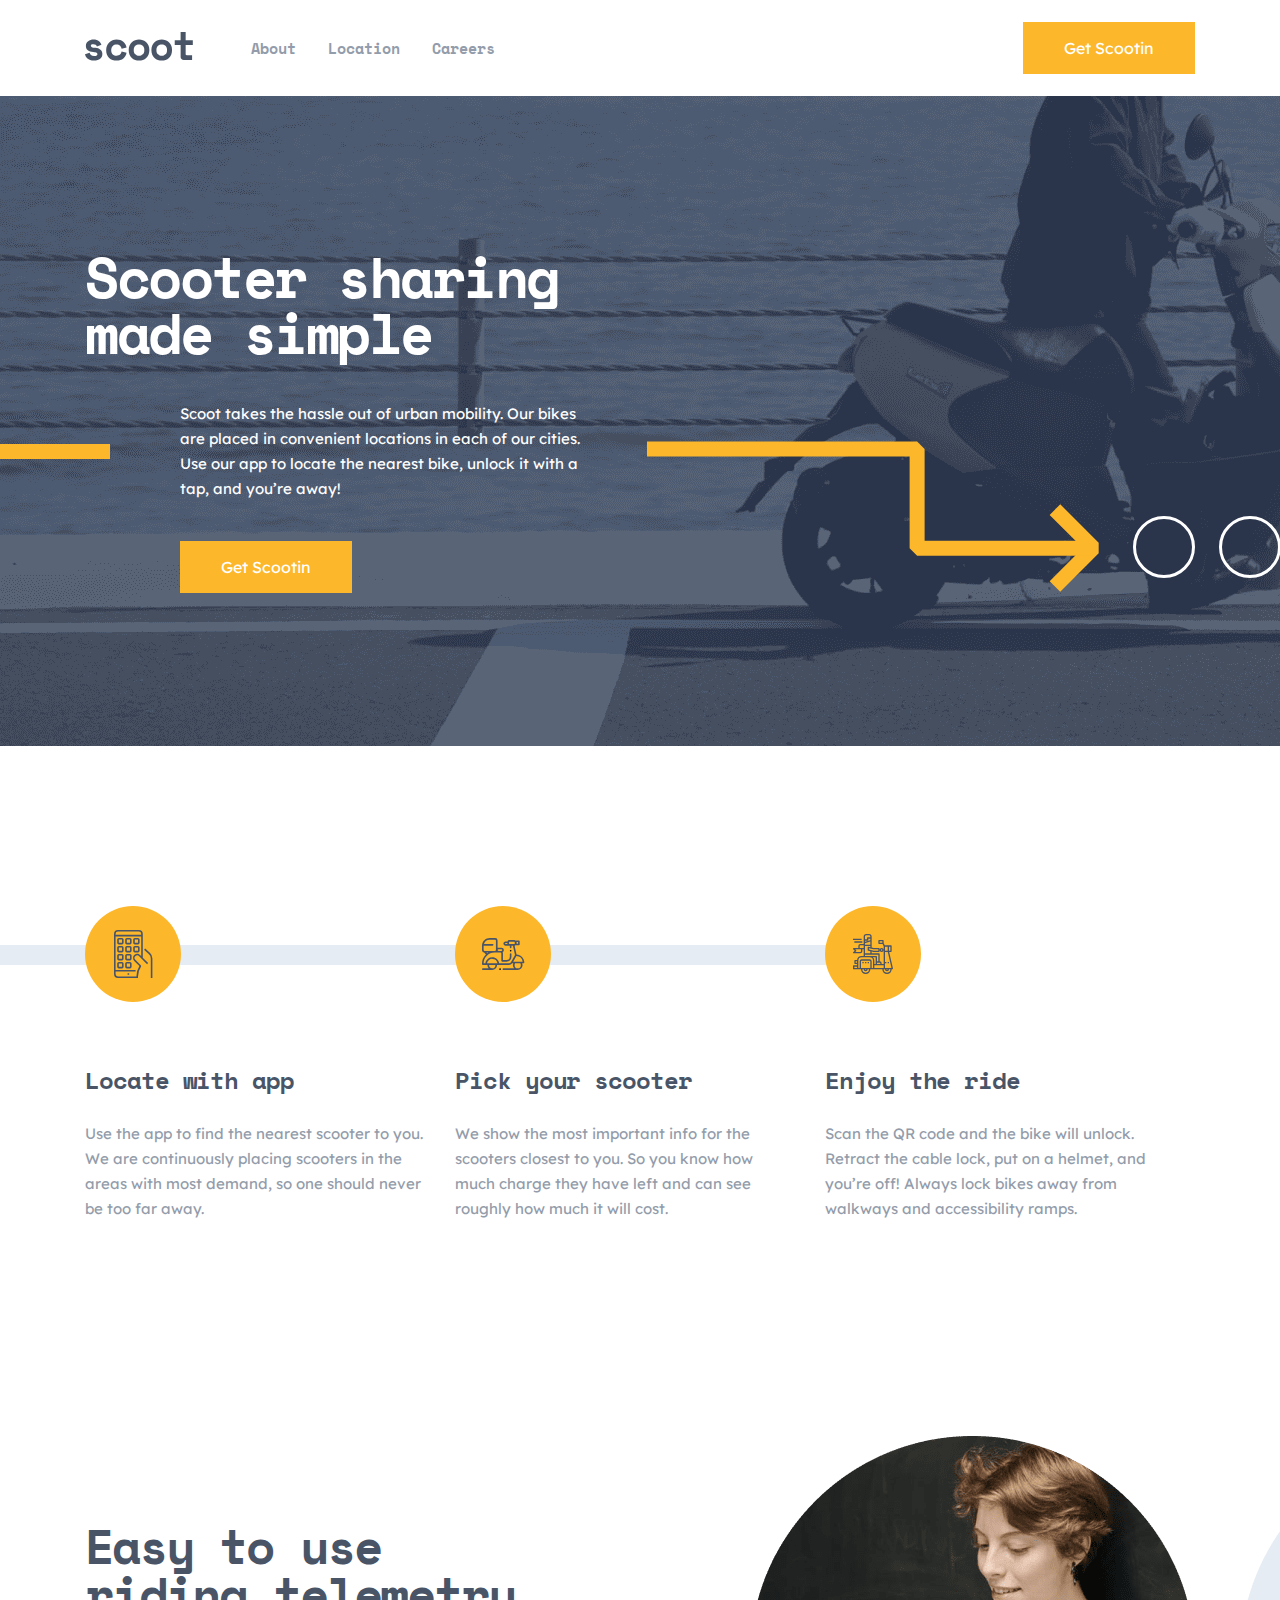
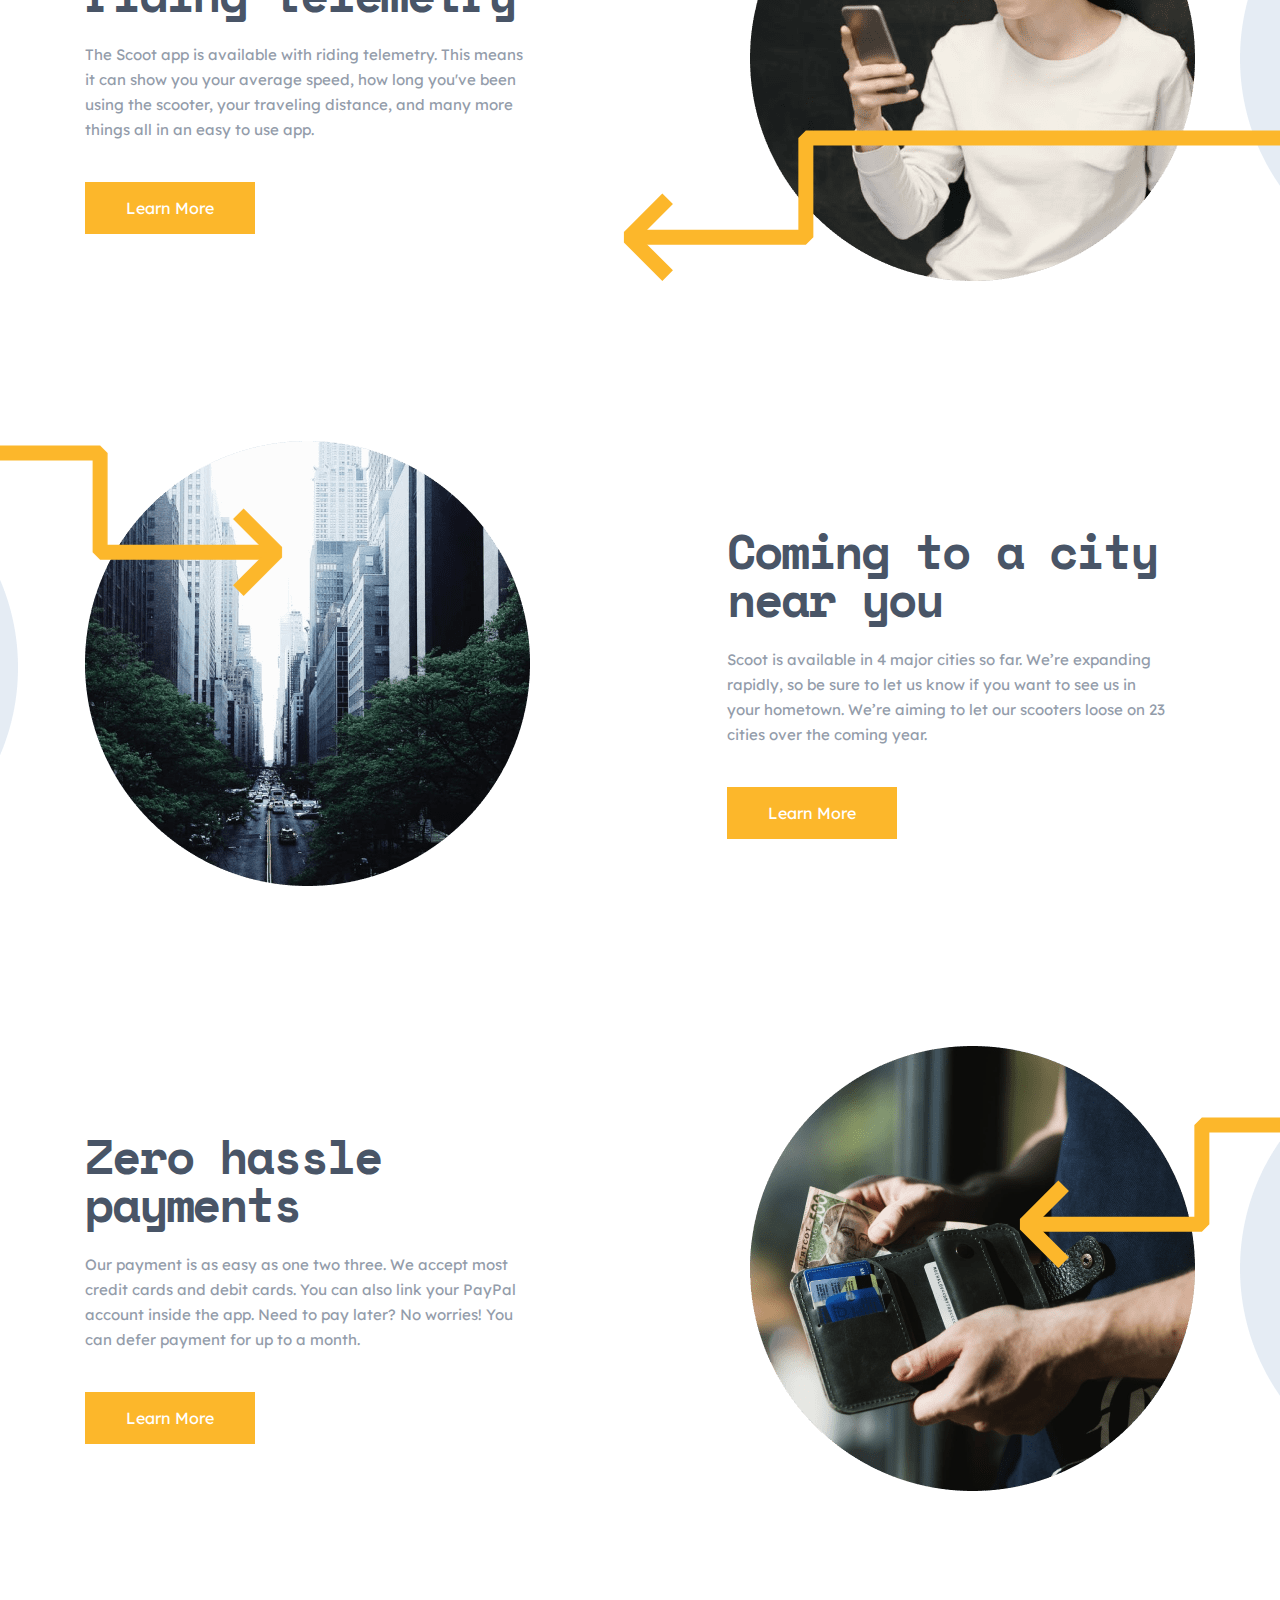
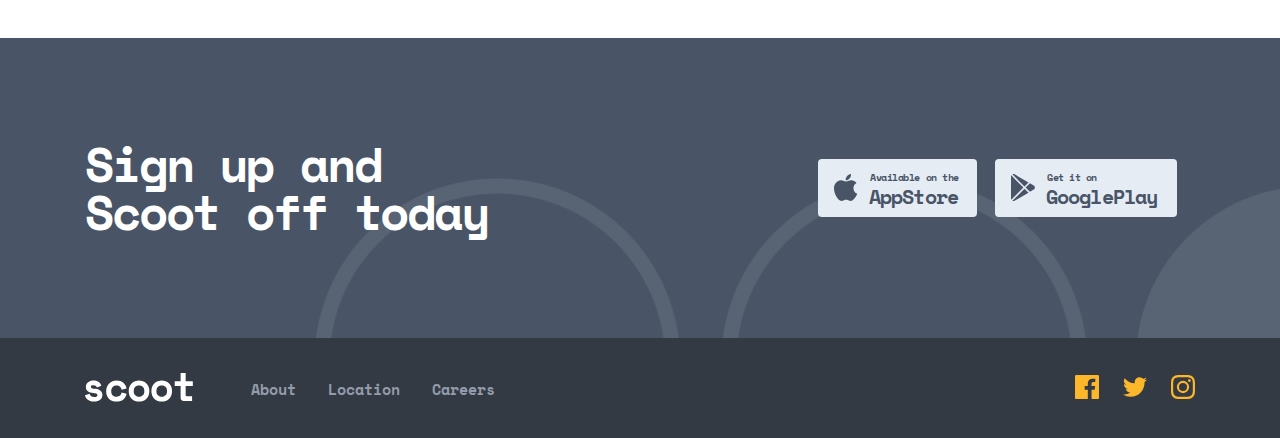
==== commit f67f5f9f: "Change sign-up sectoin" ====
--- a/index.html
+++ b/index.html
@@ -5,8 +5,8 @@
   <meta charset="UTF-8">
   <meta http-equiv="X-UA-Compatible" content="IE=edge">
   <title>Scoot</title>
-  <!-- <link rel="stylesheet" href="./css/main.css"> -->
-  <link rel="stylesheet" href="./css/main.min.css">
+  <link rel="stylesheet" href="./css/main.css">
+  <!-- <link rel="stylesheet" href="./css/main.min.css"> -->
 </head>
 <body>
   <header class="site-header">
--- a/css/main.css
+++ b/css/main.css
@@ -297,18 +297,18 @@
   margin-bottom: 40px;
   font-weight: 700;
   font-size: 56px;
-  font-family: "Space Mono";
+  font-family: 'Space Mono';
   line-height: 56px;
   letter-spacing: -2.5px;
   color: #fff;
-  
+
 }
 
 .hero-wrap__desc-box{
   position: relative;
   width: 405px;
   margin-left: auto;
-  
+
 }
 
 .hero-wrap__desc-box::before{
@@ -339,7 +339,7 @@
   font-size: 15px;
   line-height: 25px;
   color: #fff;
-  
+
 }
 
 .hero-wrap__btn{
@@ -412,11 +412,11 @@
   margin-bottom: 27px;
   font-weight: 700;
   font-size: 24px;
-  font-family: "Mono Space";
-  line-height: 28px; 
+  font-family: 'Space Mono';
+  line-height: 28px;
   letter-spacing: -1.07143px;
   color: var(--title-dark-nevy);
-  
+
 }
 
 .app__desc{
@@ -426,7 +426,7 @@
   font-family: "Lexend Deca";
   line-height: 25px;
   color: var(--desc-dim-grey);
-  
+
 }
 
 
@@ -452,14 +452,14 @@
 }
 
 .app__heading{
+  font-family: 'Space Mono';
   margin-bottom: 24px;
   font-weight: 700;
   font-size: 48px;
-  font-family: "Mono Space";
   line-height: 48px;
   letter-spacing: -2.14286px;
   color: var(--title-dark-nevy);
-  
+
 }
 
 .app__info{
@@ -515,18 +515,26 @@
 }
 
 
+.signup{
+  width: 100%;
+  background-image: url("../images/sign.png");
+  background-position: center;
+}
+
 .signup__bg{
-  background-image: url("../images/signup.png");
-  background-size:contain;
-  width: 1440px;
-  height: 300px;
+  width: 100%;
+  padding: 102px 0;
+  background-image: url("../images/circle.png");
+  background-position: calc(50% + 260px) calc(50% + 140px);
+  background-repeat: no-repeat;
+  background-size: contain;
 }
 
 .signup__box{
   display: flex;
   justify-content: space-between;
   align-items: center;
-  padding-top: 50px;
+  /* padding-top: 50px; */
 }
 
 .signup__heading-box{
@@ -534,13 +542,14 @@
 }
 
 .signup__heading{
+  margin: 0;
+  font-family: 'Space Mono';
   font-weight: 700;
   font-size: 48px;
-  font-family: "Mono Space";
   line-height: 48px;
   letter-spacing: -2.14286px;
   color: #fff;
-  
+
 }
 
 .signup__links{
@@ -580,7 +589,7 @@
   line-height: 24px;
   letter-spacing: -0.892857px;
   color: var(--title-dark-nevy);
-  
+
 }
 
 .signup__span--active{
@@ -773,14 +782,77 @@
   margin: 0 auto;
 }
 
-/* #map{
-  display: inline-block;
-  background-image: url("../images/london.png");
-  background-size: 189px 88px;
-  
-  background-repeat: no-repeat;
-  
-} */
+.faqs{
+  padding-bottom: 160px;
+}
+
+.faqs__box{
+  display: flex;
+  align-items: flex-start;
+}
+
+.faqs__box:not(:last-child){
+  margin: 64px 0;
+}
+
+.faqs__text{
+  margin: 0;
+  margin-right: auto;
+  font-family: 'Space Mono';
+  font-weight: 700;
+  font-size: 40px;
+  line-height: 48px;
+  letter-spacing: -1.78571px;
+  color: var(--title-dark-nevy);
+}
+
+.faqs__details-box{
+  width: 730px;
+}
+
+.faqs__details{
+  padding: 32px 40px;
+  list-style: none;
+  background-color: var(--snow);
+}
+.faqs__details .faqs__img{
+  transition: 0.5s ease;
+}
+.faqs__details:hover{
+  background-color: var(--light-yellow);
+}
+
+.faqs__details:not(:last-child){
+  margin-bottom: 16px;
+}
+
+.faqs__summary{
+  display: flex;
+  align-items: center;
+  font-family: 'Space Mono';
+  font-weight: 700;
+  font-size: 24px;
+  line-height: 28px;
+  letter-spacing: -1.07143px;
+  color: var(--title-dark-nevy);
+}
+
+.faqs__img{
+  margin-left: auto;
+}
+
+.faqs__details[open] .faqs__img{
+  transform: rotate(180deg);
+}
+
+.faqs__dttext{
+  font-family: 'Lexend Deca';
+  font-style: normal;
+  font-weight: 400;
+  font-size: 15px;
+  line-height: 25px;
+  color: var(--title-dark-nevy);
+}
 
 
 /* faqs end */
@@ -896,7 +968,7 @@
   font-family: "Space Mono";
   font-weight: 700;
   font-size: 48px;
-  line-height: 48px;  
+  line-height: 48px;
   letter-spacing: -2.14286px;
   color: #495567;
 }
@@ -911,7 +983,7 @@
   font-size: 15px;
   line-height: 25px;
   color: #939CAA;
-  
+
 }
 
 
--- a/css/main.min.css
+++ b/css/main.min.css
@@ -1,1044 +1 @@
-/*! normalize.css v8.0.1 | MIT License | github.com/necolas/normalize.css */button,hr,input{overflow:visible}progress,sub,sup{vertical-align:baseline}[type=checkbox],[type=radio],legend{box-sizing:border-box;padding:0}html{line-height:1.15;-webkit-text-size-adjust:100%}body{margin:0}details,main{display:block}h1{font-size:2em;margin:.67em 0}hr{box-sizing:content-box;height:0}code,kbd,pre,samp{font-family:monospace,monospace;font-size:1em}a{background-color:transparent}abbr[title]{border-bottom:none;text-decoration:underline;text-decoration:underline dotted}b,strong{font-weight:bolder}small{font-size:80%}sub,sup{font-size:75%;line-height:0;position:relative}sub{bottom:-.25em}sup{top:-.5em}img{border-style:none}button,input,optgroup,select,textarea{font-family:inherit;font-size:100%;line-height:1.15;margin:0}button,select{text-transform:none}[type=button],[type=reset],[type=submit],button{-webkit-appearance:button}[type=button]::-moz-focus-inner,[type=reset]::-moz-focus-inner,[type=submit]::-moz-focus-inner,button::-moz-focus-inner{border-style:none;padding:0}[type=button]:-moz-focusring,[type=reset]:-moz-focusring,[type=submit]:-moz-focusring,button:-moz-focusring{outline:ButtonText dotted 1px}fieldset{padding:.35em .75em .625em}legend{color:inherit;display:table;max-width:100%;white-space:normal}textarea{overflow:auto}[type=number]::-webkit-inner-spin-button,[type=number]::-webkit-outer-spin-button{height:auto}[type=search]{-webkit-appearance:textfield;outline-offset:-2px}[type=search]::-webkit-search-decoration{-webkit-appearance:none}::-webkit-file-upload-button{-webkit-appearance:button;font:inherit}summary{display:list-item}[hidden],template{display:none}Utilities
-CSS Minifier
-Online CSS Minifier Tool and Compressor, with Fast and Simple API Access
-Input CSS
-/*
-* Prefixed by https://autoprefixer.github.io
-* PostCSS: v8.4.14,
-* Autoprefixer: v10.4.7
-* Browsers: last 4 version
-*/
-
-/* VARIABLES */
-
-:root{
-  --text-color:#fff;
-  --yellow-button:#FCB72B;
-  --title-dark-nevy:#495567;
-  --desc-dim-grey:#939CAA;
-  --light-grey:#E5ECF4;
-  --snow:#F2F5F9;
-  --light-yellow:#FFF4DF;
-}
-
-/* space-mono-700 - latin */
-@font-face {
-  font-family: "Space Mono";
-  font-style: normal;
-  font-weight: 700;
-  src: url("../fonts/space-mono-v11-latin-700.woff2") format("woff2"),
-  url("../fonts/space-mono-v11-latin-700.woff") format("woff");
-}
-
-/* lexend-deca-regular - latin */
-@font-face {
-  font-family: "Lexend Deca";
-  font-style: normal;
-  font-weight: 400;
-  src: url("../fonts/lexend-deca-v16-latin-regular.eot");
-  src: url("../fonts/lexend-deca-v16-latin-regular.eot?#iefix") format("embedded-opentype"),
-  url("../fonts/lexend-deca-v16-latin-regular.woff2") format("woff2"),
-  url("../fonts/lexend-deca-v16-latin-regular.woff") format("woff"),
-  url("../fonts/lexend-deca-v16-latin-regular.ttf") format("truetype"),
-  url("../fonts/lexend-deca-v16-latin-regular.svg#LexendDeca") format("svg");
-}
-
-/* GENERAL */
-*{
-  -webkit-box-sizing: border-box;
-          box-sizing: border-box;
-}
-html{
-  height: 100%;
-}
-
-img{
-  display: block;
-  height: auto;
-}
-
-body{
-  display: -webkit-box;
-  display: -ms-flexbox;
-  display: flex;
-  -webkit-box-orient: vertical;
-  -webkit-box-direction: normal;
-      -ms-flex-direction: column;
-          flex-direction: column;
-  height: 100%;
-  margin: 0;
-  padding: 0;
-  overflow-x: hidden;
-}
-
-
-.visually-hidden {
-  position: absolute;
-  width: 1px;
-  height: 1px;
-  margin: -1px;
-  padding: 0;
-  border: 0;
-  white-space: nowrap;
-  -webkit-clip-path: inset(100%);
-          clip-path: inset(100%);
-  clip: rect(0 0 0 0);
-  overflow: hidden;
-}
-
-/* CONTAINER */
-
-.container{
-  max-width: 1150px;
-  margin-right: auto;
-  margin-left: auto;
-  padding-right: 20px;
-  padding-left: 20px;
-}
-
-/* STICKY-FOOTER */
-main{
-  -webkit-box-flex: 1;
-      -ms-flex-positive: 1;
-          flex-grow: 1;
-}
-
-ul{
-  margin: 0;
-  padding: 0;
-  list-style: none;
-}
-
-a{
-  text-decoration: none;
-}
-
-
-p{
-  font-family: "Lexend Deca";
-}
-
-/* header start */
-
-.site-header{
-  padding: 22px 0;
-}
-
-.site-header__inner, .footer-wrap{
-  display: -webkit-box;
-  display: -ms-flexbox;
-  display: flex;
-  -webkit-box-align: center;
-      -ms-flex-align: center;
-          align-items: center;
-}
-
-.site-header__nav, .footer-wrap-nav{
-  margin-left: 58px;
-}
-
-.site-header__list, .footer-wrap__list{
-  display: -webkit-box;
-  display: -ms-flexbox;
-  display: flex;
-  -webkit-box-align: center;
-      -ms-flex-align: center;
-          align-items: center;
-}
-
-.site-header__item:not(:last-child), .footernav__item:not(:last-child){
-  margin-right: 32px;
-}
-
-.site-header__links, .footernav__link{
-  font-family: 'Space Mono';
-  font-style: normal;
-  font-weight: 700;
-  font-size: 15px;
-  line-height: 25px;
-  color: var(--desc-dim-grey);
-  -webkit-transition: 0.3s ease;
-  -o-transition: 0.3s ease;
-  transition: 0.3s ease;
-}
-
-.site-header__links:hover, .footernav__link:hover{
-  color: var(--yellow-button);
-}
-
-.link{
-  display: inline-block;
-  margin-left: auto;
-  padding: 13px 38px;
-  cursor: pointer;
-  font-family: "Lexend Deca";
-  color: var(--text-color);
-  background-color: var(--yellow-button);
-  border: 3px solid transparent;
-  -webkit-transition: 0.3s ease;
-  -o-transition: 0.3s ease;
-  transition: 0.3s ease;
-}
-
-.link:hover{
-  color: var(--yellow-button);
-  background-color: var(--text-color);
-  border-color: var(--yellow-button);
-}
-
-/* header end */
-
-
-/* values start */
-
-.values{
-  padding-bottom: 120px;
-}
-
-.info-box{
-  width: 540px;
-  margin: 0 auto;
-}
-
-.info-box__title{
-  margin: 0;
-  font-family: 'Space Mono';
-  font-style: normal;
-  font-weight: 700;
-  font-size: 48px;
-  line-height: 48px;
-  letter-spacing: -2.14286px;
-  text-align: center;
-  color: var(--title-dark-nevy);
-}
-
-.values__list{
-  display: -webkit-box;
-  display: -ms-flexbox;
-  display: flex;
-  -webkit-box-align: center;
-      -ms-flex-align: center;
-          align-items: center;
-  margin-top: 103px;
-}
-
-.values__item{
-  position: relative;
-  width: 350px;
-  text-align: center;
-}
-
-.values__item:not(:last-child){
-  margin-right: 30px;
-}
-
-.values__box{
-  position: relative;
-  z-index: 2;
-  width: 240px;
-  height: 240px;
-  margin: 0 auto;
-  background-repeat: no-repeat;
-  background-position: center;
-}
-
-.values__box:after{
-  position: absolute;
-  display: -webkit-box;
-  display: -ms-flexbox;
-  display: flex;
-  -webkit-box-align: center;
-      -ms-flex-align: center;
-          align-items: center;
-  -webkit-box-pack: center;
-      -ms-flex-pack: center;
-          justify-content: center;
-  width: 96px;
-  height: 96px;
-  left: 70px;
-  top: calc(50% + 70px);
-  font-family: 'Space Mono';
-  font-style: normal;
-  font-weight: 700;
-  font-size: 24px;
-  line-height: 28px;
-  text-align: center;
-  letter-spacing: -1.07143px;
-  border-radius: 50%;
-  background-color: var(--yellow-button);
-  color: var(--title-dark-nevy);
-}
-
-.values__item:nth-child(1) .values__box{
-  background-image: url("../images/teach.png");
-}
-
-
-.values__item:nth-child(1) .values__box:after{
-  content: "01";
-}
-
-.values__item:nth-child(2) .values__box:after{
-  content: "02";
-}
-
-.values__item:nth-child(2) .values__box{
-  background-image: url("../images/integrity.png");
-}
-
-.values__item:nth-child(3) .values__box:after{
-  content: "03";
-}
-
-.values__item:nth-child(3) .values__box{
-  background-image: url("../images/comunity.png");
-}
-
-.values__title{
-  margin: 0;
-  margin-top: 87px;
-  margin-bottom: 27px;
-  font-family: 'Space Mono';
-  font-style: normal;
-  font-weight: 700;
-  font-size: 24px;
-  line-height: 28px;
-  letter-spacing: -1.07143px;
-  color: var(--title-dark-nevy);
-}
-
-.values__text{
-  margin: 0;
-  font-family: 'Lexend Deca';
-  font-style: normal;
-  font-weight: 400;
-  font-size: 15px;
-  line-height: 25px;
-  color: var(--desc-dim-grey);
-}
-/* values end */
-
-
-
-
-.hero{
-  position: relative;
-  padding: 153px 0;
-  background-image: url("../images/home-headerr.png");
-  background-size: cover;
-  background-repeat: no-repeat;
-}
-
-
-.hero-wrap{
-  width: 500px;
-}
-
-.hero-wrap__title{
-  margin-top: 0;
-  margin-bottom: 40px;
-  font-weight: 700;
-  font-size: 56px;
-  font-family: "Space Mono";
-  line-height: 56px;
-  letter-spacing: -2.5px;
-  color: #fff;
-  
-}
-
-.hero-wrap__desc-box{
-  position: relative;
-  width: 405px;
-  margin-left: auto;
-  
-}
-
-.hero-wrap__desc-box::before{
-  position: absolute;
-  top: 43px;
-  left: -273px;
-  background-image: url("../images/chiziq-header.svg");
-  width: 203px;
-  height: 15px;
-  content: "";
-}
-
-.hero-wrap__desc-box::after{
-  position: absolute;
-  top: 40px;
-  right: -127%;
-  background-image: url("../images/header-arrow.svg");
-  width: 452px;
-  height: 151px;
-  content: "";
-}
-
-
-.hero-wrap__desc{
-  margin-bottom: 40px;
-  font-weight: 400;
-  font-family: "Lexend Deca";
-  font-size: 15px;
-  line-height: 25px;
-  color: #fff;
-  
-}
-
-.hero-wrap__btn{
-  display: inline-block;
-}
-
-.hero-wrap__btn::after{
-  position: absolute;
-  right: -193%;
-  bottom: 8%;
-  display: block;
-  background-image: url("../images/header-circles.svg");
-  width: 234px;
-  height: 62px;
-  content: "";
-}
-
-.app{
-  padding-top: 160px;
-  padding-bottom: 147px;
-}
-
-.app__list{
-  position: relative;
-  display: -webkit-box;
-  display: -ms-flexbox;
-  display: flex;
-  margin-bottom: 200px;
-}
-
-.app__list::before{
-  position: absolute;
-  top: 39px;
-  left: -17%;
-  z-index: -1;
-  display: inline-block;
-  width: 974px;
-  height: 20px;
-  background-color: var(--light-grey);
-  content: "";
-}
-
-
-
-.app__item{
-  top: 0;
-  left: 0;
-  width: 350px;
-  margin-right: 30px;
-}
-
-.app__item::before{
-  display: inline-block;
-  margin-bottom: 40px;
-  background-image: url("../images/locate.svg");
-  width: 96px;
-  height: 96px;
-  background-repeat: no-repeat;
-  background-position: top left;
-  content: "";
-}
-
-.app__item:nth-child(2):before{
-  background-image: url("../images/scooter.svg");
-}
-
-.app__item:nth-child(3):before{
-  background-image: url("../images/ride.svg");
-}
-
-.app__title{
-  margin-bottom: 27px;
-  font-weight: 700;
-  font-size: 24px;
-  font-family: "Mono Space";
-  line-height: 28px; 
-  letter-spacing: -1.07143px;
-  color: var(--title-dark-nevy);
-  
-}
-
-.app__desc{
-  margin-top: 0;
-  font-weight: 400;
-  font-size: 15px;
-  font-family: "Lexend Deca";
-  line-height: 25px;
-  color: var(--desc-dim-grey);
-  
-}
-
-
-.app__itemm{
-  display: -webkit-box;
-  display: -ms-flexbox;
-  display: flex;
-  -webkit-box-pack: justify;
-      -ms-flex-pack: justify;
-          justify-content: space-between;
-  -webkit-box-align: center;
-      -ms-flex-align: center;
-          align-items: center;
-  margin-bottom: 160px;
-}
-
-
-.app__itemm:nth-child(2){
-  -webkit-box-orient: horizontal;
-  -webkit-box-direction: reverse;
-      -ms-flex-direction: row-reverse;
-          flex-direction: row-reverse;
-}
-
-.app__itemm:nth-child(3){
-  margin-bottom: 0;
-}
-
-.app__left{
-  width: 445px;
-  margin-right: 23px;
-}
-
-.app__heading{
-  margin-bottom: 24px;
-  font-weight: 700;
-  font-size: 48px;
-  font-family: "Mono Space";
-  line-height: 48px;
-  letter-spacing: -2.14286px;
-  color: var(--title-dark-nevy);
-  
-}
-
-.app__info{
-  margin-bottom: 40px;
-  font-weight: 400;
-  font-size: 15px;
-  line-height: 25px;
-  color: var(--desc-dim-grey);
-}
-
-.app__right{
-  position: relative;
-}
-
-.app__right::after{
-  position: absolute;
-  top: 0%;
-  right:-110%;
-  background-image: url("../images/Mask.png");
-  width: 445px;
-  height: 445px;
-  background-repeat: no-repeat;
-  content: "";
-}
-
-.app__right::before{
-  position: absolute;
-  right:-38%;
-  bottom: 0;
-  z-index: 1;
-  background-image: url("../images/telemetry-arrow.svg");
-  width: 741px;
-  height: 151px;
-  background-repeat: no-repeat;
-  content: "";
-}
-
-.app__right--mod::before{
-  top: 1%;
-  left: -122%;
-  -webkit-transform: rotateY(180deg);
-          transform: rotateY(180deg);
-}
-
-.app__right--mod::after{
-  top: 1%;
-  left: -115%;
-}
-
-.app__right--active::before{
-  /* position: absolute; */
-  top: 16%;
-  right: -127%
-}
-
-
-.signup__bg{
-  background-image: url("../images/signup.png");
-  background-size:contain;
-  width: 1440px;
-  height: 300px;
-}
-
-.signup__box{
-  display: -webkit-box;
-  display: -ms-flexbox;
-  display: flex;
-  -webkit-box-pack: justify;
-      -ms-flex-pack: justify;
-          justify-content: space-between;
-  -webkit-box-align: center;
-      -ms-flex-align: center;
-          align-items: center;
-  padding-top: 50px;
-}
-
-.signup__heading-box{
-  width: 415px;
-}
-
-.signup__heading{
-  font-weight: 700;
-  font-size: 48px;
-  font-family: "Mono Space";
-  line-height: 48px;
-  letter-spacing: -2.14286px;
-  color: #fff;
-  
-}
-
-.signup__links{
-  display: -webkit-box;
-  display: -ms-flexbox;
-  display: flex;
-}
-
-.signup__span{
-  position: relative;
-  width: 159px;
-  margin-right: 18px;
-  padding: 8px 16px;
-  background-color: var(--light-grey);
-  border-radius: 4px;
-}
-
-.signup__icon{
-  position: absolute;
-  top: 15px;
-  display: inline;
-}
-
-.signup__txt{
-  margin-left: 36px;
-  font-weight: 700;
-  font-size: 10px;
-  font-family: 'Space Mono';
-  line-height: 15px;
-  letter-spacing: -0.446429px;
-  color: var(--title-dark-nevy);
-}
-
-.signup__text{
-  margin-left: 35px;
-  font-weight: 700;
-  font-size: 20px;
-  font-family: 'Space Mono';
-  line-height: 24px;
-  letter-spacing: -0.892857px;
-  color: var(--title-dark-nevy);
-  
-}
-
-.signup__span--active{
-  width: 182px;
-}
-
-/* about hero start */
-
-.intro-top{
-  position: relative;
-  width: 100%;
-  height: 200px;
-  background-image: url("../images/about.png");
-  background-position: center;
-}
-
-.intro-top--op{
-  background-image: url("../images/hero-bg-img.png");
-}
-
-.intro-top::after{
-  position: absolute;
-  z-index: 3;
-  top: calc(50% - 30px);
-  right: calc(50% - 750px);
-  width: 234px;
-  height: 63px;
-  background-image: url("../images/header-circles.svg");
-  content: "";
-}
-
-.intro-top__title{
-  margin: 0;
-  padding: 72px 0;
-  font-family: 'Space Mono';
-  font-weight: 700;
-  font-size: 56px;
-  line-height: 56px;
-  letter-spacing: -2.5px;
-  color: var(--text-color);
-}
-
-.about-hero__list{
-  padding: 120px 0;
-}
-
-.about-hero__item{
-  display: -webkit-box;
-  display: -ms-flexbox;
-  display: flex;
-  -webkit-box-align: center;
-      -ms-flex-align: center;
-          align-items: center;
-}
-
-.about-hero__item:nth-child(even){
-  position: relative;
-  -webkit-box-orient: horizontal;
-  -webkit-box-direction: reverse;
-      -ms-flex-direction: row-reverse;
-          flex-direction: row-reverse;
-  margin-bottom: 120px;
-}
-
-.about-hero__item:nth-child(1){
-  position: relative;
-}
-
-.about-hero__item:nth-child(1):after{
-  position: absolute;
-  content: "";
-  top: calc(50% + 40px);
-  left: calc(50% - 30px);
-  width: 740px;
-  height: 151px;
-  background-image: url("../images/mmobility-arrow.svg");
-  background-repeat: no-repeat;
-}
-
-.about-hero__item:nth-child(2) .about-hero__img{
-  margin-right: 220px;
-  position: relative;
-}
-
-.about-hero__item:nth-child(2)::before{
-  position: absolute;
-  z-index: 4;
-  content: "";
-  top: calc(50% - 225px);
-  right: calc(50% + 80px);
-  width: 740px;
-  height: 151px;
-  background-image: url("../images/header-arrow.svg");
-  background-repeat: no-repeat;
-}
-
-.about-hero__item:nth-child(odd) .about-hero__img{
-  margin-left: 220px;
-}
-
-.about-hero__info, .careers__info-box{
-  position: relative;
-  width: 445px;
-}
-
-.about-hero__item:nth-child(1) .about-hero__img::after{
-  position: absolute;
-  top: calc(50% - 222px);
-  left: calc(50% + 600px);
-  z-index: 2;
-  content: "";
-  width: 445px;
-  height: 445px;
-  background-image: url("../images/Mask.png");
-  background-repeat: no-repeat;
-}
-
-.about-hero__item:nth-child(2) .about-hero__info::before{
-  position: absolute;
-  top: calc(50% - 222px);
-  right: calc(50% + 950px);
-  z-index: 2;
-  content: "";
-  width: 445px;
-  height: 445px;
-  background-image: url("../images/Mask.png");
-  background-repeat: no-repeat;
-}
-
-.about-hero__title, .careers__title{
-  margin: 0;
-  margin-bottom: 24px;
-  font-family: 'Space Mono';
-  font-weight: 700;
-  font-size: 48px;
-  line-height: 48px;
-  letter-spacing: -2.14286px;
-  color: var(--title-dark-nevy);
-}
-
-.about-hero__text, .careers__text{
-  margin: 0;
-  font-family: 'Lexend Deca';
-  font-style: normal;
-  font-weight: 400;
-  font-size: 15px;
-  line-height: 25px;
-  color: var(--desc-dim-grey);
-}
-
-/* about hero end */
-
-/* values start */
-
-.values{
-  padding-bottom: 120px;
-}
-
-.info-box{
-  width: 540px;
-  margin: 0 auto;
-}
-
-.info-box__title{
-  margin: 0;
-  font-family: 'Space Mono';
-  font-style: normal;
-  font-weight: 700;
-  font-size: 48px;
-  line-height: 48px;
-  letter-spacing: -2.14286px;
-  text-align: center;
-  color: var(--title-dark-nevy);
-}
-
-.values__list{
-  display: -webkit-box;
-  display: -ms-flexbox;
-  display: flex;
-  -webkit-box-align: center;
-      -ms-flex-align: center;
-          align-items: center;
-  margin-top: 103px;
-}
-
-.values__item{
-  position: relative;
-  width: 350px;
-  text-align: center;
-}
-
-.values__item:not(:last-child){
-  margin-right: 30px;
-}
-
-.values__box{
-  position: relative;
-  z-index: 2;
-  width: 240px;
-  height: 240px;
-  margin: 0 auto;
-}
-
-/* #map{
-  display: inline-block;
-  background-image: url("../images/london.png");
-  background-size: 189px 88px;
-  
-  background-repeat: no-repeat;
-  
-} */
-
-
-/* faqs end */
-
-/* careers start */
-
-.careers{
-  display: -webkit-box;
-  display: -ms-flexbox;
-  display: flex;
-  -webkit-box-align: center;
-      -ms-flex-align: center;
-          align-items: center;
-  padding: 120px 0;
-}
-
-.careers__info-box::after{
-  position: absolute;
-  top: calc(50% - 222px);
-  left: calc(50% + 950px);
-  z-index: 2;
-  content: "";
-  width: 445px;
-  height: 445px;
-  background-image: url("../images/Mask.png");
-  background-repeat: no-repeat;
-}
-
-.careers__text--md{
-  margin-bottom: 40px;
-}
-
-.links--cr{
-  padding: 14px 48px;
-}
-
-.links--fl{
-  padding: 14px 67px;
-}
-
-.careers__img{
-  position: relative;
-  width: 445px;
-  height: 445px;
-  margin-left: 220px;
-  background-image: url("../images/careers-img.png");
-  background-repeat: no-repeat;
-}
-
-.careers__img::after{
-  position: absolute;
-  top: calc(50% + 75px);
-  right: calc(50% - 382px);
-  z-index: 3;
-  content: "";
-  width: 740px;
-  height: 150px;
-  background-image: url("../images/telemetry-arrow.svg");
-  background-repeat: no-repeat;
-}
-/* careers end */
-
-/* fielts start */
-
-.fielts{
-  padding-bottom: 120px;
-}
-
-.fielts-box{
-  display: -webkit-box;
-  display: -ms-flexbox;
-  display: flex;
-  -webkit-box-align: center;
-      -ms-flex-align: center;
-          align-items: center;
-  margin-right: auto;
-  padding: 32px 64px 35px 40px;
-  background-color: var(--snow);
-}
-
-.fielts-box:not(:last-child){
-  margin-bottom: 24px;
-}
-
-.fielts-box__title{
-  display: block;
-  margin: 0;
-  margin-bottom: 8px;
-  font-family: 'Space Mono';
-  font-weight: 700;
-  font-size: 24px;
-  line-height: 28px;
-  letter-spacing: -1.07143px;
-  color: var(--title-dark-nevy);
-}
-
-.fielts-box__text{
-  display: block;
-  margin: 0;
-  font-family: 'Lexend Deca';
-  font-weight: 400;
-  font-size: 15px;
-  line-height: 25px;
-  color: var(--title-dark-nevy);
-}
-/* fielts end */
-
-/* LOCATION STYLES START */
-
-.message__box{
-  display: -webkit-box;
-  display: -ms-flexbox;
-  display: flex;
-  -webkit-box-align: center;
-      -ms-flex-align: center;
-          align-items: center;
-  padding-bottom: 50px;
-}
-
-.message__txt-box{
-  width: 351px;
-}
-
-.message__heading{
-  font-family: "Space Mono";
-  font-weight: 700;
-  font-size: 48px;
-  line-height: 48px;  
-  letter-spacing: -2.14286px;
-  color: #495567;
-}
-
-.message__desc-box{
-  width: 445px;
-}
-
-.message__desc{
-  font-family: "Lexend Deca";
-  font-weight: 400;
-  font-size: 15px;
-  line-height: 25px;
-  color: #939CAA;
-  
-}
-
-
-/* footer start */
-
-.site-footer{
-  width: 100%;
-  background-color: #333A44;
-  padding-top: 35px;
-  padding-bottom: 32px;
-}
-
-.footer-wrap__link-img{
-  color: var(--text-color);
-}
-
-.social-list{
-  display: -webkit-box;
-  display: -ms-flexbox;
-  display: flex;
-  -webkit-box-align: center;
-      -ms-flex-align: center;
-          align-items: center;
-  margin-left: auto;
-  list-style: none;
-}
-
-.social-list__item:not(:last-child){
-  margin-right: 24px;
-}
-
-.social-list__icon{
-  color: var(--yellow-button);
-  -webkit-transition: 0.3s ease;
-  -o-transition: 0.3s ease;
-  transition: 0.3s ease;
-}
-
-.social-list__icon:hover{
-  color: var(--text-color);
-}
-
-/* footer finish */
-Minified CSS Output
-body,html{height:100%}body,ul{margin:0;padding:0}.footernav__link:hover,.link:hover,.site-header__links:hover{color:var(--yellow-button)}.app__item::before,.app__right::after,.app__right::before,.hero{background-repeat:no-repeat}.about-hero__item:nth-child(2n),.app__itemm:nth-child(2){-webkit-box-orient:horizontal;-webkit-box-direction:reverse}.intro-top,.values__box{background-position:center}.social-list,ul{list-style:none}:root{--text-color:#fff;--yellow-button:#FCB72B;--title-dark-nevy:#495567;--desc-dim-grey:#939CAA;--light-grey:#E5ECF4;--snow:#F2F5F9;--light-yellow:#FFF4DF}@font-face{font-family:"Space Mono";font-style:normal;font-weight:700;src:url("../fonts/space-mono-v11-latin-700.woff2") format("woff2"),url("../fonts/space-mono-v11-latin-700.woff") format("woff")}@font-face{font-family:"Lexend Deca";font-style:normal;font-weight:400;src:url("../fonts/lexend-deca-v16-latin-regular.eot");src:url("../fonts/lexend-deca-v16-latin-regular.eot?#iefix") format("embedded-opentype"),url("../fonts/lexend-deca-v16-latin-regular.woff2") format("woff2"),url("../fonts/lexend-deca-v16-latin-regular.woff") format("woff"),url("../fonts/lexend-deca-v16-latin-regular.ttf") format("truetype"),url("../fonts/lexend-deca-v16-latin-regular.svg#LexendDeca") format("svg")}*{-webkit-box-sizing:border-box;box-sizing:border-box}img{display:block;height:auto}.app__list,.values__box:after,body{display:-webkit-box;display:-ms-flexbox}body{display:flex;-webkit-box-orient:vertical;-webkit-box-direction:normal;-ms-flex-direction:column;flex-direction:column;overflow-x:hidden}.visually-hidden{position:absolute;width:1px;height:1px;margin:-1px;padding:0;border:0;white-space:nowrap;-webkit-clip-path:inset(100%);clip-path:inset(100%);clip:rect(0 0 0 0);overflow:hidden}.app__list,.app__right,.hero,.signup__span{position:relative}.container{max-width:1150px;margin-right:auto;margin-left:auto;padding-right:20px;padding-left:20px}main{-webkit-box-flex:1;-ms-flex-positive:1;flex-grow:1}a{text-decoration:none}p{font-family:"Lexend Deca"}.site-header{padding:22px 0}.about-hero__item,.footer-wrap,.footer-wrap__list,.site-header__inner,.site-header__list{display:-webkit-box;display:-ms-flexbox;display:flex;-webkit-box-align:center;-ms-flex-align:center;align-items:center}.hero-wrap__btn,.link{display:inline-block}.footer-wrap-nav,.site-header__nav{margin-left:58px}.footernav__item:not(:last-child),.site-header__item:not(:last-child){margin-right:32px}.footernav__link,.site-header__links{font-family:'Space Mono';font-style:normal;font-weight:700;font-size:15px;line-height:25px;color:var(--desc-dim-grey);-webkit-transition:.3s;-o-transition:.3s;transition:.3s}.link{margin-left:auto;padding:13px 38px;cursor:pointer;font-family:"Lexend Deca";color:var(--text-color);background-color:var(--yellow-button);border:3px solid transparent;-webkit-transition:.3s;-o-transition:.3s;transition:.3s}.link:hover{background-color:var(--text-color);border-color:var(--yellow-button)}.values__box:after,.values__title{font-family:'Space Mono';font-weight:700;font-size:24px;line-height:28px;letter-spacing:-1.07143px;color:var(--title-dark-nevy);font-style:normal}.values__box:after{position:absolute;display:flex;-webkit-box-align:center;-ms-flex-align:center;align-items:center;-webkit-box-pack:center;-ms-flex-pack:center;justify-content:center;width:96px;height:96px;left:70px;top:calc(50% + 70px);text-align:center;border-radius:50%;background-color:var(--yellow-button)}.app__list::before,.signup__span{background-color:var(--light-grey)}.values__item:first-child .values__box{background-image:url("../images/teach.png")}.values__item:first-child .values__box:after{content:"01"}.values__item:nth-child(2) .values__box:after{content:"02"}.values__item:nth-child(2) .values__box{background-image:url("../images/integrity.png")}.values__item:nth-child(3) .values__box:after{content:"03"}.values__item:nth-child(3) .values__box{background-image:url("../images/comunity.png")}.values__title{margin:87px 0 27px}.about-hero__text,.careers__text,.values__text{margin:0;font-family:'Lexend Deca';font-style:normal;font-weight:400;font-size:15px;line-height:25px;color:var(--desc-dim-grey)}.hero{padding:153px 0;background-image:url("../images/home-headerr.png");background-size:cover}.hero-wrap{width:500px}.hero-wrap__title{margin-top:0;margin-bottom:40px;font-weight:700;font-size:56px;font-family:"Space Mono";line-height:56px;letter-spacing:-2.5px;color:#fff}.hero-wrap__desc-box{position:relative;width:405px;margin-left:auto}.hero-wrap__desc-box::before{position:absolute;top:43px;left:-273px;background-image:url("../images/chiziq-header.svg");width:203px;height:15px;content:""}.hero-wrap__desc-box::after{position:absolute;top:40px;right:-127%;background-image:url("../images/header-arrow.svg");width:452px;height:151px;content:""}.hero-wrap__desc{margin-bottom:40px;font-weight:400;font-family:"Lexend Deca";font-size:15px;line-height:25px;color:#fff}.hero-wrap__btn::after{position:absolute;right:-193%;bottom:8%;display:block;background-image:url("../images/header-circles.svg");width:234px;height:62px;content:""}.app{padding-top:160px;padding-bottom:147px}.app__list{display:flex;margin-bottom:200px}.app__itemm,.signup__box{display:-webkit-box;display:-ms-flexbox}.app__list::before{position:absolute;top:39px;left:-17%;z-index:-1;display:inline-block;width:974px;height:20px;content:""}.app__item{top:0;left:0;width:350px;margin-right:30px}.app__item::before{display:inline-block;margin-bottom:40px;background-image:url("../images/locate.svg");width:96px;height:96px;background-position:top left;content:""}.app__item:nth-child(2):before{background-image:url("../images/scooter.svg")}.app__item:nth-child(3):before{background-image:url("../images/ride.svg")}.app__title{margin-bottom:27px;font-weight:700;font-size:24px;font-family:"Mono Space";line-height:28px;letter-spacing:-1.07143px;color:var(--title-dark-nevy)}.app__desc{margin-top:0;font-weight:400;font-size:15px;font-family:"Lexend Deca";line-height:25px;color:var(--desc-dim-grey)}.app__heading,.signup__heading{font-weight:700;font-family:"Mono Space";letter-spacing:-2.14286px}.app__itemm{display:flex;-webkit-box-pack:justify;-ms-flex-pack:justify;justify-content:space-between;-webkit-box-align:center;-ms-flex-align:center;align-items:center;margin-bottom:160px}.app__itemm:nth-child(2){-ms-flex-direction:row-reverse;flex-direction:row-reverse}.app__itemm:nth-child(3){margin-bottom:0}.app__left{width:445px;margin-right:23px}.app__heading{margin-bottom:24px;font-size:48px;line-height:48px;color:var(--title-dark-nevy)}.app__info{margin-bottom:40px;font-weight:400;font-size:15px;line-height:25px;color:var(--desc-dim-grey)}.app__right::after{position:absolute;top:0;right:-110%;background-image:url("../images/Mask.png");width:445px;height:445px;content:""}.app__right::before{position:absolute;right:-38%;bottom:0;z-index:1;background-image:url("../images/telemetry-arrow.svg");width:741px;height:151px;content:""}.app__right--mod::before{top:1%;left:-122%;-webkit-transform:rotateY(180deg);transform:rotateY(180deg)}.app__right--mod::after{top:1%;left:-115%}.app__right--active::before{right:-127%}.signup__bg{background-image:url("../images/signup.png");background-size:contain;width:1440px;height:300px}.signup__box{display:flex;-webkit-box-pack:justify;-ms-flex-pack:justify;justify-content:space-between;-webkit-box-align:center;-ms-flex-align:center;align-items:center;padding-top:50px}.signup__heading-box{width:415px}.signup__heading{font-size:48px;line-height:48px;color:#fff}.signup__text,.signup__txt{color:var(--title-dark-nevy);font-family:'Space Mono';font-weight:700}.signup__links{display:-webkit-box;display:-ms-flexbox;display:flex}.signup__span{width:159px;margin-right:18px;padding:8px 16px;border-radius:4px}.signup__icon{position:absolute;top:15px;display:inline}.signup__txt{margin-left:36px;font-size:10px;line-height:15px;letter-spacing:-.446429px}.signup__text{margin-left:35px;font-size:20px;line-height:24px;letter-spacing:-.892857px}.signup__span--active{width:182px}.intro-top{position:relative;width:100%;height:200px;background-image:url("../images/about.png")}.intro-top--op{background-image:url("../images/hero-bg-img.png")}.intro-top::after{position:absolute;z-index:3;top:calc(50% - 30px);right:calc(50% - 750px);width:234px;height:63px;background-image:url("../images/header-circles.svg");content:""}.about-hero__item:first-child:after,.about-hero__item:nth-child(2)::before{position:absolute;content:"";width:740px;height:151px;background-repeat:no-repeat}.intro-top__title{margin:0;padding:72px 0;font-family:'Space Mono';font-weight:700;font-size:56px;line-height:56px;letter-spacing:-2.5px;color:var(--text-color)}.about-hero__title,.careers__title,.info-box__title{font-size:48px;line-height:48px;letter-spacing:-2.14286px;color:var(--title-dark-nevy);font-family:'Space Mono';font-weight:700}.about-hero__list{padding:120px 0}.about-hero__item:nth-child(2n){position:relative;-ms-flex-direction:row-reverse;flex-direction:row-reverse;margin-bottom:120px}.careers,.values__list{display:-webkit-box;display:-ms-flexbox;-webkit-box-align:center}.about-hero__item:first-child{position:relative}.about-hero__item:first-child:after{top:calc(50% + 40px);left:calc(50% - 30px);background-image:url("../images/mmobility-arrow.svg")}.about-hero__item:nth-child(2) .about-hero__img{margin-right:220px;position:relative}.about-hero__item:nth-child(2)::before{z-index:4;top:calc(50% - 225px);right:calc(50% + 80px);background-image:url("../images/header-arrow.svg")}.about-hero__item:first-child .about-hero__img::after,.about-hero__item:nth-child(2) .about-hero__info::before,.careers__info-box::after{top:calc(50% - 222px);z-index:2;background-image:url("../images/Mask.png");position:absolute;content:""}.about-hero__item:nth-child(odd) .about-hero__img{margin-left:220px}.about-hero__info,.careers__info-box{position:relative;width:445px}.about-hero__item:first-child .about-hero__img::after{left:calc(50% + 600px);width:445px;height:445px;background-repeat:no-repeat}.about-hero__item:nth-child(2) .about-hero__info::before{right:calc(50% + 950px);width:445px;height:445px;background-repeat:no-repeat}.about-hero__title,.careers__title{margin:0 0 24px}.fielts,.values{padding-bottom:120px}.info-box{width:540px;margin:0 auto}.info-box__title{margin:0;font-style:normal;text-align:center}.values__list{display:flex;-ms-flex-align:center;align-items:center;margin-top:103px}.values__item{position:relative;width:350px;text-align:center}.values__item:not(:last-child){margin-right:30px}.values__box{background-repeat:no-repeat;position:relative;z-index:2;width:240px;height:240px;margin:0 auto}.careers__img,.careers__info-box::after{width:445px;height:445px;background-repeat:no-repeat}.careers{display:flex;-ms-flex-align:center;align-items:center;padding:120px 0}.fielts-box,.message__box{display:-webkit-box;display:-ms-flexbox;-webkit-box-align:center}.careers__info-box::after{left:calc(50% + 950px)}.careers__text--md{margin-bottom:40px}.links--cr{padding:14px 48px}.links--fl{padding:14px 67px}.careers__img{position:relative;margin-left:220px;background-image:url("../images/careers-img.png")}.careers__img::after{position:absolute;top:calc(50% + 75px);right:calc(50% - 382px);z-index:3;content:"";width:740px;height:150px;background-image:url("../images/telemetry-arrow.svg");background-repeat:no-repeat}.fielts-box{display:flex;-ms-flex-align:center;align-items:center;margin-right:auto;padding:32px 64px 35px 40px;background-color:var(--snow)}.fielts-box__text,.fielts-box__title{display:block;color:var(--title-dark-nevy)}.fielts-box:not(:last-child){margin-bottom:24px}.fielts-box__title{margin:0 0 8px;font-family:'Space Mono';font-weight:700;font-size:24px;line-height:28px;letter-spacing:-1.07143px}.fielts-box__text{margin:0;font-family:'Lexend Deca';font-weight:400;font-size:15px;line-height:25px}.message__box{display:flex;-ms-flex-align:center;align-items:center;padding-bottom:50px}.message__txt-box{width:351px}.message__heading{font-family:"Space Mono";font-weight:700;font-size:48px;line-height:48px;letter-spacing:-2.14286px;color:#495567}.message__desc-box{width:445px}.message__desc{font-family:"Lexend Deca";font-weight:400;font-size:15px;line-height:25px;color:#939caa}.footer-wrap__link-img,.social-list__icon:hover{color:var(--text-color)}.site-footer{width:100%;background-color:#333a44;padding-top:35px;padding-bottom:32px}.social-list{display:-webkit-box;display:-ms-flexbox;display:flex;-webkit-box-align:center;-ms-flex-align:center;align-items:center;margin-left:auto}.social-list__item:not(:last-child){margin-right:24px}.social-list__icon{color:var(--yellow-button);-webkit-transition:.3s;-o-transition:.3s;transition:.3s}
+/*! normalize.css v8.0.1 | MIT License | github.com/necolas/normalize.css */button,hr,input{overflow:visible}progress,sub,sup{vertical-align:baseline}[type=checkbox],[type=radio],legend{box-sizing:border-box;padding:0}html{line-height:1.15;-webkit-text-size-adjust:100%}body{margin:0}details,main{display:block}h1{font-size:2em;margin:.67em 0}hr{box-sizing:content-box;height:0}code,kbd,pre,samp{font-family:monospace,monospace;font-size:1em}a{background-color:transparent}abbr[title]{border-bottom:none;text-decoration:underline;text-decoration:underline dotted}b,strong{font-weight:bolder}small{font-size:80%}sub,sup{font-size:75%;line-height:0;position:relative}sub{bottom:-.25em}sup{top:-.5em}img{border-style:none}button,input,optgroup,select,textarea{font-family:inherit;font-size:100%;line-height:1.15;margin:0}button,select{text-transform:none}[type=button],[type=reset],[type=submit],button{-webkit-appearance:button}[type=button]::-moz-focus-inner,[type=reset]::-moz-focus-inner,[type=submit]::-moz-focus-inner,button::-moz-focus-inner{border-style:none;padding:0}[type=button]:-moz-focusring,[type=reset]:-moz-focusring,[type=submit]:-moz-focusring,button:-moz-focusring{outline:ButtonText dotted 1px}fieldset{padding:.35em .75em .625em}legend{color:inherit;display:table;max-width:100%;white-space:normal}textarea{overflow:auto}[type=number]::-webkit-inner-spin-button,[type=number]::-webkit-outer-spin-button{height:auto}[type=search]{-webkit-appearance:textfield;outline-offset:-2px}[type=search]::-webkit-search-decoration{-webkit-appearance:none}::-webkit-file-upload-button{-webkit-appearance:button;font:inherit}summary{display:list-item}[hidden],template{display:none}body,html{height:100%}body,ul{margin:0;padding:0}.footernav__link:hover,.link:hover,.site-header__links:hover{color:var(--yellow-button)}.app__item::before,.app__right::after,.app__right::before,.hero{background-repeat:no-repeat}.intro-top,.values__box{background-position:center}.faqs__details,.social-list,ul{list-style:none}:root{--text-color:#fff;--yellow-button:#FCB72B;--title-dark-nevy:#495567;--desc-dim-grey:#939CAA;--light-grey:#E5ECF4;--snow:#F2F5F9;--light-yellow:#FFF4DF}@font-face{font-family:"Space Mono";font-style:normal;font-weight:700;src:url("../fonts/space-mono-v11-latin-700.woff2") format("woff2"),url("../fonts/space-mono-v11-latin-700.woff") format("woff")}@font-face{font-family:"Lexend Deca";font-style:normal;font-weight:400;src:url("../fonts/lexend-deca-v16-latin-regular.eot");src:url("../fonts/lexend-deca-v16-latin-regular.eot?#iefix") format("embedded-opentype"),url("../fonts/lexend-deca-v16-latin-regular.woff2") format("woff2"),url("../fonts/lexend-deca-v16-latin-regular.woff") format("woff"),url("../fonts/lexend-deca-v16-latin-regular.ttf") format("truetype"),url("../fonts/lexend-deca-v16-latin-regular.svg#LexendDeca") format("svg")}*{box-sizing:border-box}img{display:block;height:auto}body{display:flex;flex-direction:column;overflow-x:hidden}.visually-hidden{position:absolute;width:1px;height:1px;margin:-1px;padding:0;border:0;white-space:nowrap;clip-path:inset(100%);clip:rect(0 0 0 0);overflow:hidden}.app__list,.app__right,.hero,.signup__span{position:relative}.container{max-width:1150px;margin-right:auto;margin-left:auto;padding-right:20px;padding-left:20px}main{flex-grow:1}a{text-decoration:none}p{font-family:"Lexend Deca"}.site-header{padding:22px 0}.about-hero__item,.footer-wrap,.footer-wrap__list,.site-header__inner,.site-header__list{display:flex;align-items:center}.hero-wrap__btn,.link{display:inline-block}.footer-wrap-nav,.site-header__nav{margin-left:58px}.footernav__item:not(:last-child),.site-header__item:not(:last-child){margin-right:32px}.footernav__link,.site-header__links{font-family:'Space Mono';font-style:normal;font-weight:700;font-size:15px;line-height:25px;color:var(--desc-dim-grey);transition:.3s}.link{margin-left:auto;padding:13px 38px;cursor:pointer;font-family:"Lexend Deca";color:var(--text-color);background-color:var(--yellow-button);border:3px solid transparent;transition:.3s}.link:hover{background-color:var(--text-color);border-color:var(--yellow-button)}.values__box:after,.values__title{font-family:'Space Mono';font-weight:700;font-size:24px;line-height:28px;letter-spacing:-1.07143px;color:var(--title-dark-nevy);font-style:normal}.values__box:after{position:absolute;display:flex;align-items:center;justify-content:center;width:96px;height:96px;left:70px;top:calc(50% + 70px);text-align:center;border-radius:50%;background-color:var(--yellow-button)}.app__list::before,.signup__span{background-color:var(--light-grey)}.values__item:first-child .values__box{background-image:url("../images/teach.png")}.values__item:first-child .values__box:after{content:"01"}.values__item:nth-child(2) .values__box:after{content:"02"}.values__item:nth-child(2) .values__box{background-image:url("../images/integrity.png")}.values__item:nth-child(3) .values__box:after{content:"03"}.values__item:nth-child(3) .values__box{background-image:url("../images/comunity.png")}.values__title{margin:87px 0 27px}.about-hero__text,.careers__text,.values__text{margin:0;font-family:'Lexend Deca';font-style:normal;font-weight:400;font-size:15px;line-height:25px;color:var(--desc-dim-grey)}.hero{padding:153px 0;background-image:url("../images/home-headerr.png");background-size:cover}.hero-wrap{width:500px}.hero-wrap__title{margin-top:0;margin-bottom:40px;font-weight:700;font-size:56px;font-family:"Space Mono";line-height:56px;letter-spacing:-2.5px;color:#fff}.hero-wrap__desc-box{position:relative;width:405px;margin-left:auto}.hero-wrap__desc-box::before{position:absolute;top:43px;left:-273px;background-image:url("../images/chiziq-header.svg");width:203px;height:15px;content:""}.hero-wrap__desc-box::after{position:absolute;top:40px;right:-127%;background-image:url("../images/header-arrow.svg");width:452px;height:151px;content:""}.hero-wrap__desc{margin-bottom:40px;font-weight:400;font-family:"Lexend Deca";font-size:15px;line-height:25px;color:#fff}.app__itemm,.app__list,.signup__box,.signup__links{display:flex}.hero-wrap__btn::after{position:absolute;right:-193%;bottom:8%;display:block;background-image:url("../images/header-circles.svg");width:234px;height:62px;content:""}.app{padding-top:160px;padding-bottom:147px}.app__list{margin-bottom:200px}.app__list::before{position:absolute;top:39px;left:-17%;z-index:-1;display:inline-block;width:974px;height:20px;content:""}.app__item{top:0;left:0;width:350px;margin-right:30px}.app__item::before{display:inline-block;margin-bottom:40px;background-image:url("../images/locate.svg");width:96px;height:96px;background-position:top left;content:""}.app__item:nth-child(2):before{background-image:url("../images/scooter.svg")}.app__item:nth-child(3):before{background-image:url("../images/ride.svg")}.app__title{margin-bottom:27px;font-weight:700;font-size:24px;font-family:"Mono Space";line-height:28px;letter-spacing:-1.07143px;color:var(--title-dark-nevy)}.app__desc{margin-top:0;font-weight:400;font-size:15px;font-family:"Lexend Deca";line-height:25px;color:var(--desc-dim-grey)}.app__heading,.signup__heading{font-weight:700;font-family:"Mono Space";letter-spacing:-2.14286px}.app__itemm{justify-content:space-between;align-items:center;margin-bottom:160px}.app__itemm:nth-child(2){flex-direction:row-reverse}.app__itemm:nth-child(3){margin-bottom:0}.app__left{width:445px;margin-right:23px}.app__heading{margin-bottom:24px;font-size:48px;line-height:48px;color:var(--title-dark-nevy)}.app__info{margin-bottom:40px;font-weight:400;font-size:15px;line-height:25px;color:var(--desc-dim-grey)}.app__right::after{position:absolute;top:0;right:-110%;background-image:url("../images/Mask.png");width:445px;height:445px;content:""}.app__right::before{position:absolute;right:-38%;bottom:0;z-index:1;background-image:url("../images/telemetry-arrow.svg");width:741px;height:151px;content:""}.app__right--mod::before{top:1%;left:-122%;transform:rotateY(180deg)}.app__right--mod::after{top:1%;left:-115%}.app__right--active::before{right:-127%}.signup__bg{background-image:url("../images/signup.png");background-size:contain;width:100%;height:300px}.signup__box{justify-content:space-between;align-items:center;padding-top:50px}.signup__heading-box{width:415px}.signup__heading{font-size:48px;line-height:48px;color:#fff}.signup__text,.signup__txt{color:var(--title-dark-nevy);font-family:'Space Mono';font-weight:700}.signup__span{width:159px;margin-right:18px;padding:8px 16px;border-radius:4px}.faqs__details,.fielts-box{background-color:var(--snow)}.signup__icon{position:absolute;top:15px;display:inline}.signup__txt{margin-left:36px;font-size:10px;line-height:15px;letter-spacing:-.446429px}.signup__text{margin-left:35px;font-size:20px;line-height:24px;letter-spacing:-.892857px}.signup__span--active{width:182px}.intro-top{position:relative;width:100%;height:200px;background-image:url("../images/about.png")}.intro-top--op{background-image:url("../images/hero-bg-img.png")}.intro-top::after{position:absolute;z-index:3;top:calc(50% - 30px);right:calc(50% - 750px);width:234px;height:63px;background-image:url("../images/header-circles.svg");content:""}.about-hero__item:first-child:after,.about-hero__item:nth-child(2)::before{position:absolute;content:"";width:740px;height:151px;background-repeat:no-repeat}.intro-top__title{margin:0;padding:72px 0;font-family:'Space Mono';font-weight:700;font-size:56px;line-height:56px;letter-spacing:-2.5px;color:var(--text-color)}.about-hero__title,.careers__title,.info-box__title{font-size:48px;letter-spacing:-2.14286px;line-height:48px;font-family:'Space Mono';font-weight:700}.faqs__dttext,.faqs__summary,.faqs__text,.info-box__title{color:var(--title-dark-nevy)}.about-hero__list{padding:120px 0}.about-hero__item:nth-child(2n){position:relative;flex-direction:row-reverse;margin-bottom:120px}.about-hero__item:first-child{position:relative}.about-hero__item:first-child:after{top:calc(50% + 40px);left:calc(50% - 30px);background-image:url("../images/mmobility-arrow.svg")}.about-hero__item:nth-child(2) .about-hero__img{margin-right:220px;position:relative}.about-hero__item:nth-child(2)::before{z-index:4;top:calc(50% - 225px);right:calc(50% + 80px);background-image:url("../images/header-arrow.svg")}.about-hero__item:first-child .about-hero__img::after,.about-hero__item:nth-child(2) .about-hero__info::before,.careers__info-box::after{top:calc(50% - 222px);z-index:2;background-image:url("../images/Mask.png");position:absolute;content:""}.about-hero__item:nth-child(odd) .about-hero__img{margin-left:220px}.about-hero__info,.careers__info-box{position:relative;width:445px}.about-hero__item:first-child .about-hero__img::after{left:calc(50% + 600px);width:445px;height:445px;background-repeat:no-repeat}.about-hero__item:nth-child(2) .about-hero__info::before{right:calc(50% + 950px);width:445px;height:445px;background-repeat:no-repeat}.about-hero__title,.careers__title{margin:0 0 24px;color:var(--title-dark-nevy)}.fielts,.values{padding-bottom:120px}.info-box{width:540px;margin:0 auto}.info-box__title{margin:0;font-style:normal;text-align:center}.values__list{display:flex;align-items:center;margin-top:103px}.values__item{position:relative;width:350px;text-align:center}.values__item:not(:last-child){margin-right:30px}.values__box{background-repeat:no-repeat;position:relative;z-index:2;width:240px;height:240px;margin:0 auto}.faqs{padding-bottom:160px}.faqs__box{display:flex;align-items:flex-start}.careers,.faqs__summary{align-items:center;display:flex}.faqs__box:not(:last-child){margin:64px 0}.faqs__text{margin:0 auto 0 0;font-family:'Space Mono';font-weight:700;font-size:40px;line-height:48px;letter-spacing:-1.78571px}.faqs__details-box{width:730px}.careers__img,.careers__info-box::after{width:445px;height:445px;background-repeat:no-repeat}.faqs__details{padding:32px 40px}.faqs__details .faqs__img{transition:.5s}.faqs__details:hover{background-color:var(--light-yellow)}.faqs__details:not(:last-child){margin-bottom:16px}.faqs__summary{font-family:'Space Mono';font-weight:700;font-size:24px;line-height:28px;letter-spacing:-1.07143px}.faqs__img{margin-left:auto}.faqs__details[open] .faqs__img{transform:rotate(180deg)}.faqs__dttext{font-family:'Lexend Deca';font-style:normal;font-weight:400;font-size:15px;line-height:25px}.careers{padding:120px 0}.careers__info-box::after{left:calc(50% + 950px)}.careers__text--md{margin-bottom:40px}.links--cr{padding:14px 48px}.links--fl{padding:14px 67px}.careers__img{position:relative;margin-left:220px;background-image:url("../images/careers-img.png")}.careers__img::after{position:absolute;top:calc(50% + 75px);right:calc(50% - 382px);z-index:3;content:"";width:740px;height:150px;background-image:url("../images/telemetry-arrow.svg");background-repeat:no-repeat}.fielts-box{display:flex;align-items:center;margin-right:auto;padding:32px 64px 35px 40px}.fielts-box__text,.fielts-box__title{display:block;color:var(--title-dark-nevy)}.fielts-box:not(:last-child){margin-bottom:24px}.fielts-box__title{margin:0 0 8px;font-family:'Space Mono';font-weight:700;font-size:24px;line-height:28px;letter-spacing:-1.07143px}.fielts-box__text{margin:0;font-family:'Lexend Deca';font-weight:400;font-size:15px;line-height:25px}.message__box{display:flex;align-items:center;padding-bottom:50px}.message__txt-box{width:351px}.message__heading{font-family:"Space Mono";font-weight:700;font-size:48px;line-height:48px;letter-spacing:-2.14286px;color:#495567}.message__desc-box{width:445px}.message__desc{font-family:"Lexend Deca";font-weight:400;font-size:15px;line-height:25px;color:#939caa}.footer-wrap__link-img,.social-list__icon:hover{color:var(--text-color)}.site-footer{width:100%;background-color:#333a44;padding-top:35px;padding-bottom:32px}.social-list{display:flex;align-items:center;margin-left:auto}.social-list__item:not(:last-child){margin-right:24px}.social-list__icon{color:var(--yellow-button);transition:.3s}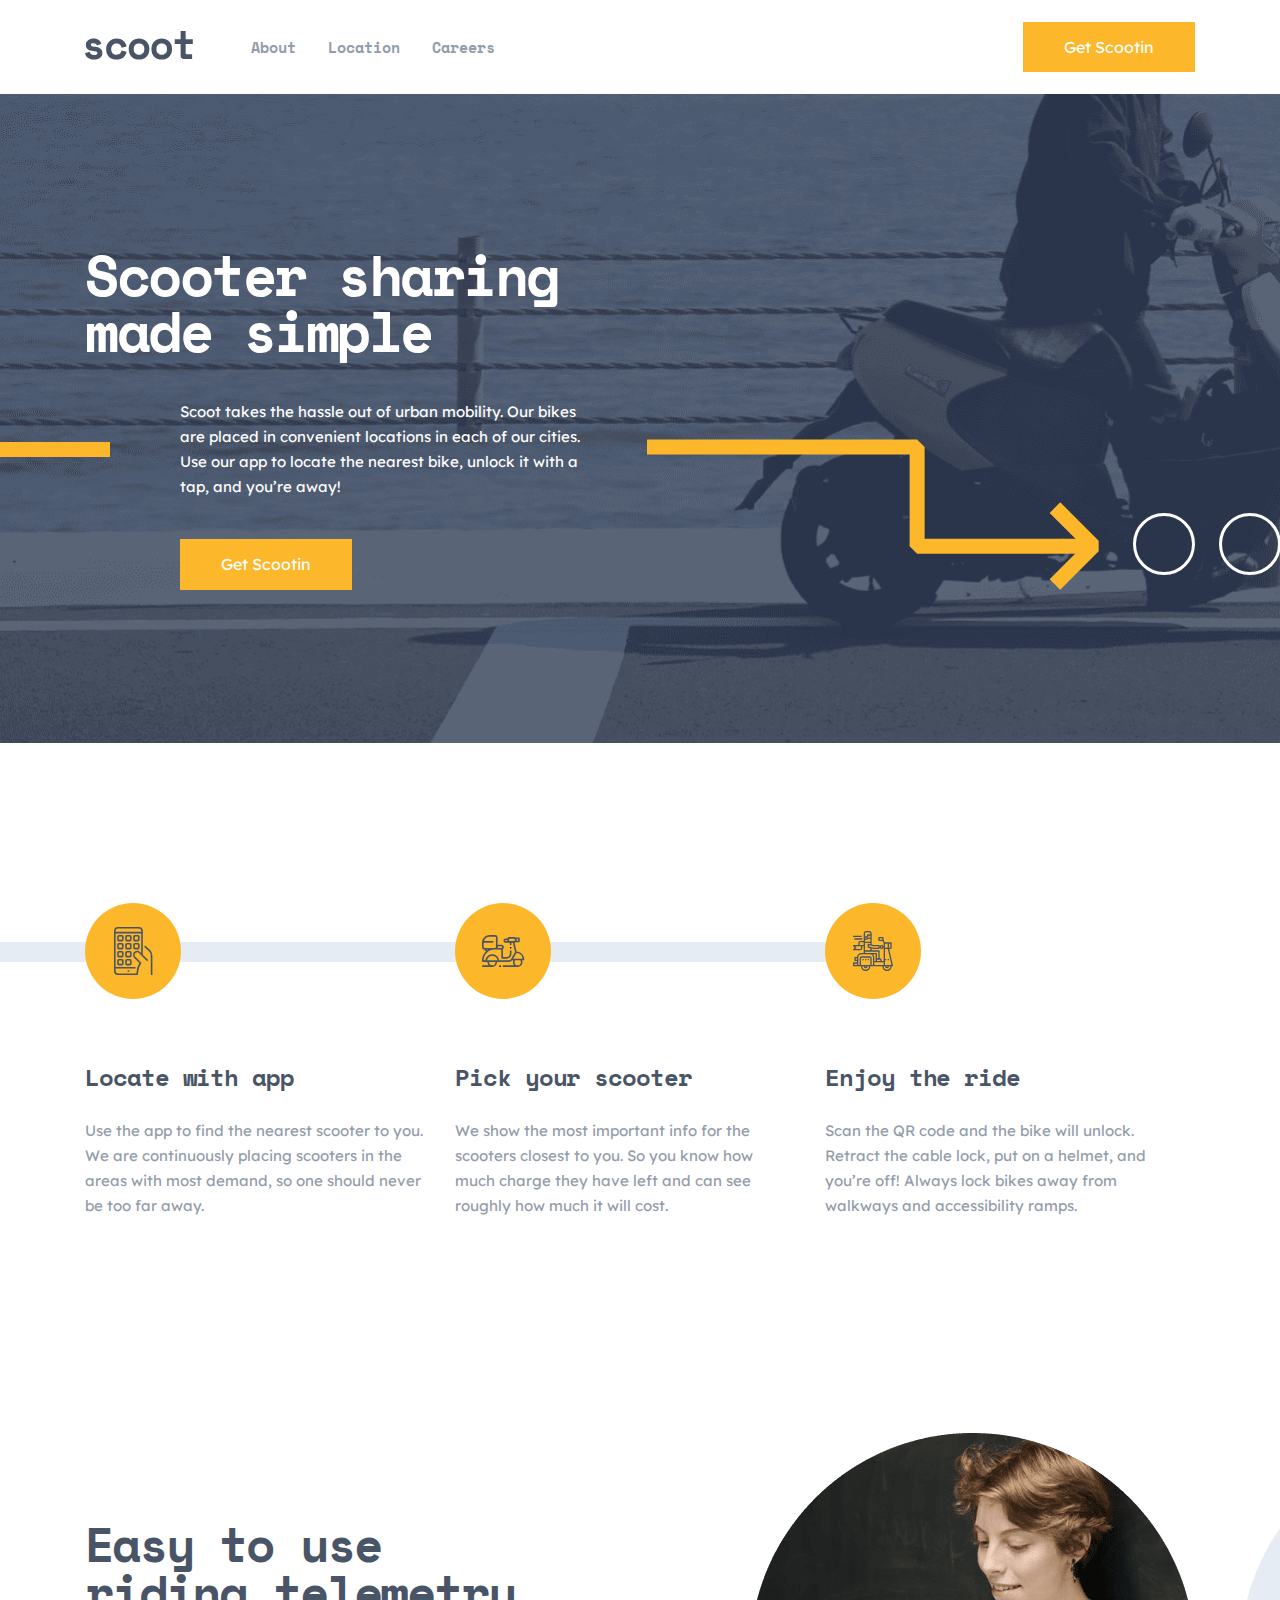
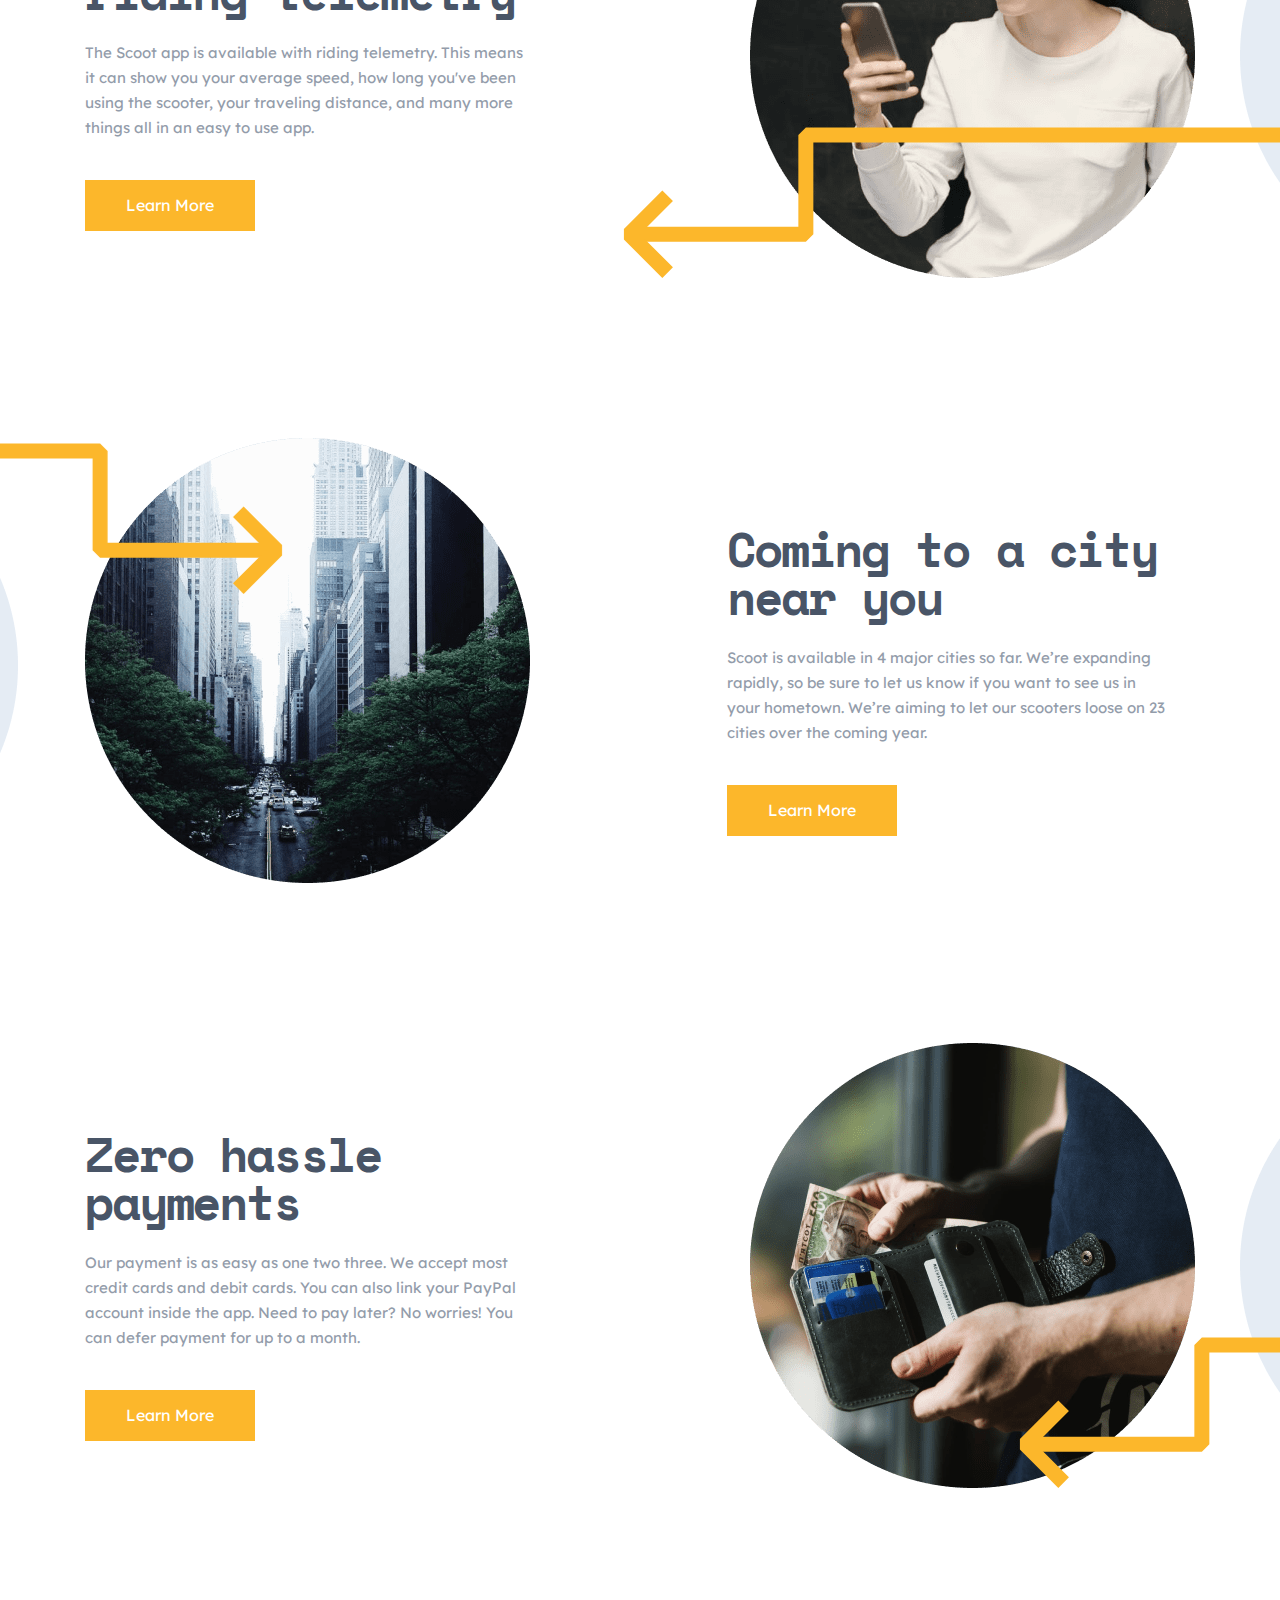
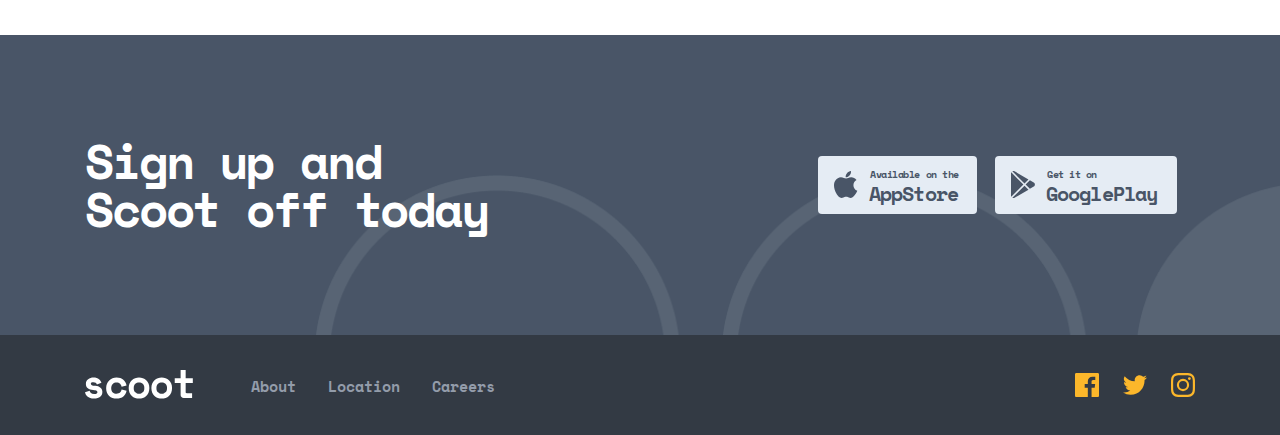
==== commit 39ed42ae: "Change sign up section bg img" ====
--- a/index.html
+++ b/index.html
@@ -5,8 +5,8 @@
   <meta charset="UTF-8">
   <meta http-equiv="X-UA-Compatible" content="IE=edge">
   <title>Scoot</title>
-  <link rel="stylesheet" href="./css/main.css">
-  <!-- <link rel="stylesheet" href="./css/main.min.css"> -->
+  <!-- <link rel="stylesheet" href="./css/main.css"> -->
+  <link rel="stylesheet" href="./css/main.min.css">
 </head>
 <body>
   <header class="site-header">
--- a/css/main.css
+++ b/css/main.css
@@ -123,7 +123,7 @@
 }
 
 .site-header__links, .footernav__link{
-  font-family: 'Space Mono';
+  font-family: "Space Mono";
   font-style: normal;
   font-weight: 700;
   font-size: 15px;
@@ -170,7 +170,7 @@
 
 .info-box__title{
   margin: 0;
-  font-family: 'Space Mono';
+  font-family: "Space Mono";
   font-style: normal;
   font-weight: 700;
   font-size: 48px;
@@ -215,7 +215,7 @@
   height: 96px;
   left: 70px;
   top: calc(50% + 70px);
-  font-family: 'Space Mono';
+  font-family: "Space Mono";
   font-style: normal;
   font-weight: 700;
   font-size: 24px;
@@ -256,7 +256,7 @@
   margin: 0;
   margin-top: 87px;
   margin-bottom: 27px;
-  font-family: 'Space Mono';
+  font-family: "Space Mono";
   font-style: normal;
   font-weight: 700;
   font-size: 24px;
@@ -267,7 +267,7 @@
 
 .values__text{
   margin: 0;
-  font-family: 'Lexend Deca';
+  font-family: "Lexend Deca";
   font-style: normal;
   font-weight: 400;
   font-size: 15px;
@@ -297,7 +297,7 @@
   margin-bottom: 40px;
   font-weight: 700;
   font-size: 56px;
-  font-family: 'Space Mono';
+  font-family: "Space Mono";
   line-height: 56px;
   letter-spacing: -2.5px;
   color: #fff;
@@ -412,7 +412,7 @@
   margin-bottom: 27px;
   font-weight: 700;
   font-size: 24px;
-  font-family: 'Space Mono';
+  font-family: "Space Mono";
   line-height: 28px;
   letter-spacing: -1.07143px;
   color: var(--title-dark-nevy);
@@ -452,7 +452,7 @@
 }
 
 .app__heading{
-  font-family: 'Space Mono';
+  font-family: "Space Mono";
   margin-bottom: 24px;
   font-weight: 700;
   font-size: 48px;
@@ -534,7 +534,6 @@
   display: flex;
   justify-content: space-between;
   align-items: center;
-  /* padding-top: 50px; */
 }
 
 .signup__heading-box{
@@ -543,7 +542,7 @@
 
 .signup__heading{
   margin: 0;
-  font-family: 'Space Mono';
+  font-family: "Space Mono";
   font-weight: 700;
   font-size: 48px;
   line-height: 48px;
@@ -575,7 +574,7 @@
   margin-left: 36px;
   font-weight: 700;
   font-size: 10px;
-  font-family: 'Space Mono';
+  font-family: "Space Mono";
   line-height: 15px;
   letter-spacing: -0.446429px;
   color: var(--title-dark-nevy);
@@ -585,7 +584,7 @@
   margin-left: 35px;
   font-weight: 700;
   font-size: 20px;
-  font-family: 'Space Mono';
+  font-family: "Space Mono";
   line-height: 24px;
   letter-spacing: -0.892857px;
   color: var(--title-dark-nevy);
@@ -624,7 +623,7 @@
 .intro-top__title{
   margin: 0;
   padding: 72px 0;
-  font-family: 'Space Mono';
+  font-family: "Space Mono";
   font-weight: 700;
   font-size: 56px;
   line-height: 56px;
@@ -715,7 +714,7 @@
 .about-hero__title, .careers__title{
   margin: 0;
   margin-bottom: 24px;
-  font-family: 'Space Mono';
+  font-family: "Space Mono";
   font-weight: 700;
   font-size: 48px;
   line-height: 48px;
@@ -725,7 +724,7 @@
 
 .about-hero__text, .careers__text{
   margin: 0;
-  font-family: 'Lexend Deca';
+  font-family: "Lexend Deca";
   font-style: normal;
   font-weight: 400;
   font-size: 15px;
@@ -748,7 +747,7 @@
 
 .info-box__title{
   margin: 0;
-  font-family: 'Space Mono';
+  font-family: "Space Mono";
   font-style: normal;
   font-weight: 700;
   font-size: 48px;
@@ -798,7 +797,7 @@
 .faqs__text{
   margin: 0;
   margin-right: auto;
-  font-family: 'Space Mono';
+  font-family: "Space Mono";
   font-weight: 700;
   font-size: 40px;
   line-height: 48px;
@@ -829,7 +828,7 @@
 .faqs__summary{
   display: flex;
   align-items: center;
-  font-family: 'Space Mono';
+  font-family: "Space Mono";
   font-weight: 700;
   font-size: 24px;
   line-height: 28px;
@@ -846,7 +845,7 @@
 }
 
 .faqs__dttext{
-  font-family: 'Lexend Deca';
+  font-family: "Lexend Deca";
   font-style: normal;
   font-weight: 400;
   font-size: 15px;
@@ -933,7 +932,7 @@
   display: block;
   margin: 0;
   margin-bottom: 8px;
-  font-family: 'Space Mono';
+  font-family: "Space Mono";
   font-weight: 700;
   font-size: 24px;
   line-height: 28px;
@@ -944,7 +943,7 @@
 .fielts-box__text{
   display: block;
   margin: 0;
-  font-family: 'Lexend Deca';
+  font-family: "Lexend Deca";
   font-weight: 400;
   font-size: 15px;
   line-height: 25px;
--- a/css/main.min.css
+++ b/css/main.min.css
@@ -1 +1 @@
-/*! normalize.css v8.0.1 | MIT License | github.com/necolas/normalize.css */button,hr,input{overflow:visible}progress,sub,sup{vertical-align:baseline}[type=checkbox],[type=radio],legend{box-sizing:border-box;padding:0}html{line-height:1.15;-webkit-text-size-adjust:100%}body{margin:0}details,main{display:block}h1{font-size:2em;margin:.67em 0}hr{box-sizing:content-box;height:0}code,kbd,pre,samp{font-family:monospace,monospace;font-size:1em}a{background-color:transparent}abbr[title]{border-bottom:none;text-decoration:underline;text-decoration:underline dotted}b,strong{font-weight:bolder}small{font-size:80%}sub,sup{font-size:75%;line-height:0;position:relative}sub{bottom:-.25em}sup{top:-.5em}img{border-style:none}button,input,optgroup,select,textarea{font-family:inherit;font-size:100%;line-height:1.15;margin:0}button,select{text-transform:none}[type=button],[type=reset],[type=submit],button{-webkit-appearance:button}[type=button]::-moz-focus-inner,[type=reset]::-moz-focus-inner,[type=submit]::-moz-focus-inner,button::-moz-focus-inner{border-style:none;padding:0}[type=button]:-moz-focusring,[type=reset]:-moz-focusring,[type=submit]:-moz-focusring,button:-moz-focusring{outline:ButtonText dotted 1px}fieldset{padding:.35em .75em .625em}legend{color:inherit;display:table;max-width:100%;white-space:normal}textarea{overflow:auto}[type=number]::-webkit-inner-spin-button,[type=number]::-webkit-outer-spin-button{height:auto}[type=search]{-webkit-appearance:textfield;outline-offset:-2px}[type=search]::-webkit-search-decoration{-webkit-appearance:none}::-webkit-file-upload-button{-webkit-appearance:button;font:inherit}summary{display:list-item}[hidden],template{display:none}body,html{height:100%}body,ul{margin:0;padding:0}.footernav__link:hover,.link:hover,.site-header__links:hover{color:var(--yellow-button)}.app__item::before,.app__right::after,.app__right::before,.hero{background-repeat:no-repeat}.intro-top,.values__box{background-position:center}.faqs__details,.social-list,ul{list-style:none}:root{--text-color:#fff;--yellow-button:#FCB72B;--title-dark-nevy:#495567;--desc-dim-grey:#939CAA;--light-grey:#E5ECF4;--snow:#F2F5F9;--light-yellow:#FFF4DF}@font-face{font-family:"Space Mono";font-style:normal;font-weight:700;src:url("../fonts/space-mono-v11-latin-700.woff2") format("woff2"),url("../fonts/space-mono-v11-latin-700.woff") format("woff")}@font-face{font-family:"Lexend Deca";font-style:normal;font-weight:400;src:url("../fonts/lexend-deca-v16-latin-regular.eot");src:url("../fonts/lexend-deca-v16-latin-regular.eot?#iefix") format("embedded-opentype"),url("../fonts/lexend-deca-v16-latin-regular.woff2") format("woff2"),url("../fonts/lexend-deca-v16-latin-regular.woff") format("woff"),url("../fonts/lexend-deca-v16-latin-regular.ttf") format("truetype"),url("../fonts/lexend-deca-v16-latin-regular.svg#LexendDeca") format("svg")}*{box-sizing:border-box}img{display:block;height:auto}body{display:flex;flex-direction:column;overflow-x:hidden}.visually-hidden{position:absolute;width:1px;height:1px;margin:-1px;padding:0;border:0;white-space:nowrap;clip-path:inset(100%);clip:rect(0 0 0 0);overflow:hidden}.app__list,.app__right,.hero,.signup__span{position:relative}.container{max-width:1150px;margin-right:auto;margin-left:auto;padding-right:20px;padding-left:20px}main{flex-grow:1}a{text-decoration:none}p{font-family:"Lexend Deca"}.site-header{padding:22px 0}.about-hero__item,.footer-wrap,.footer-wrap__list,.site-header__inner,.site-header__list{display:flex;align-items:center}.hero-wrap__btn,.link{display:inline-block}.footer-wrap-nav,.site-header__nav{margin-left:58px}.footernav__item:not(:last-child),.site-header__item:not(:last-child){margin-right:32px}.footernav__link,.site-header__links{font-family:'Space Mono';font-style:normal;font-weight:700;font-size:15px;line-height:25px;color:var(--desc-dim-grey);transition:.3s}.link{margin-left:auto;padding:13px 38px;cursor:pointer;font-family:"Lexend Deca";color:var(--text-color);background-color:var(--yellow-button);border:3px solid transparent;transition:.3s}.link:hover{background-color:var(--text-color);border-color:var(--yellow-button)}.values__box:after,.values__title{font-family:'Space Mono';font-weight:700;font-size:24px;line-height:28px;letter-spacing:-1.07143px;color:var(--title-dark-nevy);font-style:normal}.values__box:after{position:absolute;display:flex;align-items:center;justify-content:center;width:96px;height:96px;left:70px;top:calc(50% + 70px);text-align:center;border-radius:50%;background-color:var(--yellow-button)}.app__list::before,.signup__span{background-color:var(--light-grey)}.values__item:first-child .values__box{background-image:url("../images/teach.png")}.values__item:first-child .values__box:after{content:"01"}.values__item:nth-child(2) .values__box:after{content:"02"}.values__item:nth-child(2) .values__box{background-image:url("../images/integrity.png")}.values__item:nth-child(3) .values__box:after{content:"03"}.values__item:nth-child(3) .values__box{background-image:url("../images/comunity.png")}.values__title{margin:87px 0 27px}.about-hero__text,.careers__text,.values__text{margin:0;font-family:'Lexend Deca';font-style:normal;font-weight:400;font-size:15px;line-height:25px;color:var(--desc-dim-grey)}.hero{padding:153px 0;background-image:url("../images/home-headerr.png");background-size:cover}.hero-wrap{width:500px}.hero-wrap__title{margin-top:0;margin-bottom:40px;font-weight:700;font-size:56px;font-family:"Space Mono";line-height:56px;letter-spacing:-2.5px;color:#fff}.hero-wrap__desc-box{position:relative;width:405px;margin-left:auto}.hero-wrap__desc-box::before{position:absolute;top:43px;left:-273px;background-image:url("../images/chiziq-header.svg");width:203px;height:15px;content:""}.hero-wrap__desc-box::after{position:absolute;top:40px;right:-127%;background-image:url("../images/header-arrow.svg");width:452px;height:151px;content:""}.hero-wrap__desc{margin-bottom:40px;font-weight:400;font-family:"Lexend Deca";font-size:15px;line-height:25px;color:#fff}.app__itemm,.app__list,.signup__box,.signup__links{display:flex}.hero-wrap__btn::after{position:absolute;right:-193%;bottom:8%;display:block;background-image:url("../images/header-circles.svg");width:234px;height:62px;content:""}.app{padding-top:160px;padding-bottom:147px}.app__list{margin-bottom:200px}.app__list::before{position:absolute;top:39px;left:-17%;z-index:-1;display:inline-block;width:974px;height:20px;content:""}.app__item{top:0;left:0;width:350px;margin-right:30px}.app__item::before{display:inline-block;margin-bottom:40px;background-image:url("../images/locate.svg");width:96px;height:96px;background-position:top left;content:""}.app__item:nth-child(2):before{background-image:url("../images/scooter.svg")}.app__item:nth-child(3):before{background-image:url("../images/ride.svg")}.app__title{margin-bottom:27px;font-weight:700;font-size:24px;font-family:"Mono Space";line-height:28px;letter-spacing:-1.07143px;color:var(--title-dark-nevy)}.app__desc{margin-top:0;font-weight:400;font-size:15px;font-family:"Lexend Deca";line-height:25px;color:var(--desc-dim-grey)}.app__heading,.signup__heading{font-weight:700;font-family:"Mono Space";letter-spacing:-2.14286px}.app__itemm{justify-content:space-between;align-items:center;margin-bottom:160px}.app__itemm:nth-child(2){flex-direction:row-reverse}.app__itemm:nth-child(3){margin-bottom:0}.app__left{width:445px;margin-right:23px}.app__heading{margin-bottom:24px;font-size:48px;line-height:48px;color:var(--title-dark-nevy)}.app__info{margin-bottom:40px;font-weight:400;font-size:15px;line-height:25px;color:var(--desc-dim-grey)}.app__right::after{position:absolute;top:0;right:-110%;background-image:url("../images/Mask.png");width:445px;height:445px;content:""}.app__right::before{position:absolute;right:-38%;bottom:0;z-index:1;background-image:url("../images/telemetry-arrow.svg");width:741px;height:151px;content:""}.app__right--mod::before{top:1%;left:-122%;transform:rotateY(180deg)}.app__right--mod::after{top:1%;left:-115%}.app__right--active::before{right:-127%}.signup__bg{background-image:url("../images/signup.png");background-size:contain;width:100%;height:300px}.signup__box{justify-content:space-between;align-items:center;padding-top:50px}.signup__heading-box{width:415px}.signup__heading{font-size:48px;line-height:48px;color:#fff}.signup__text,.signup__txt{color:var(--title-dark-nevy);font-family:'Space Mono';font-weight:700}.signup__span{width:159px;margin-right:18px;padding:8px 16px;border-radius:4px}.faqs__details,.fielts-box{background-color:var(--snow)}.signup__icon{position:absolute;top:15px;display:inline}.signup__txt{margin-left:36px;font-size:10px;line-height:15px;letter-spacing:-.446429px}.signup__text{margin-left:35px;font-size:20px;line-height:24px;letter-spacing:-.892857px}.signup__span--active{width:182px}.intro-top{position:relative;width:100%;height:200px;background-image:url("../images/about.png")}.intro-top--op{background-image:url("../images/hero-bg-img.png")}.intro-top::after{position:absolute;z-index:3;top:calc(50% - 30px);right:calc(50% - 750px);width:234px;height:63px;background-image:url("../images/header-circles.svg");content:""}.about-hero__item:first-child:after,.about-hero__item:nth-child(2)::before{position:absolute;content:"";width:740px;height:151px;background-repeat:no-repeat}.intro-top__title{margin:0;padding:72px 0;font-family:'Space Mono';font-weight:700;font-size:56px;line-height:56px;letter-spacing:-2.5px;color:var(--text-color)}.about-hero__title,.careers__title,.info-box__title{font-size:48px;letter-spacing:-2.14286px;line-height:48px;font-family:'Space Mono';font-weight:700}.faqs__dttext,.faqs__summary,.faqs__text,.info-box__title{color:var(--title-dark-nevy)}.about-hero__list{padding:120px 0}.about-hero__item:nth-child(2n){position:relative;flex-direction:row-reverse;margin-bottom:120px}.about-hero__item:first-child{position:relative}.about-hero__item:first-child:after{top:calc(50% + 40px);left:calc(50% - 30px);background-image:url("../images/mmobility-arrow.svg")}.about-hero__item:nth-child(2) .about-hero__img{margin-right:220px;position:relative}.about-hero__item:nth-child(2)::before{z-index:4;top:calc(50% - 225px);right:calc(50% + 80px);background-image:url("../images/header-arrow.svg")}.about-hero__item:first-child .about-hero__img::after,.about-hero__item:nth-child(2) .about-hero__info::before,.careers__info-box::after{top:calc(50% - 222px);z-index:2;background-image:url("../images/Mask.png");position:absolute;content:""}.about-hero__item:nth-child(odd) .about-hero__img{margin-left:220px}.about-hero__info,.careers__info-box{position:relative;width:445px}.about-hero__item:first-child .about-hero__img::after{left:calc(50% + 600px);width:445px;height:445px;background-repeat:no-repeat}.about-hero__item:nth-child(2) .about-hero__info::before{right:calc(50% + 950px);width:445px;height:445px;background-repeat:no-repeat}.about-hero__title,.careers__title{margin:0 0 24px;color:var(--title-dark-nevy)}.fielts,.values{padding-bottom:120px}.info-box{width:540px;margin:0 auto}.info-box__title{margin:0;font-style:normal;text-align:center}.values__list{display:flex;align-items:center;margin-top:103px}.values__item{position:relative;width:350px;text-align:center}.values__item:not(:last-child){margin-right:30px}.values__box{background-repeat:no-repeat;position:relative;z-index:2;width:240px;height:240px;margin:0 auto}.faqs{padding-bottom:160px}.faqs__box{display:flex;align-items:flex-start}.careers,.faqs__summary{align-items:center;display:flex}.faqs__box:not(:last-child){margin:64px 0}.faqs__text{margin:0 auto 0 0;font-family:'Space Mono';font-weight:700;font-size:40px;line-height:48px;letter-spacing:-1.78571px}.faqs__details-box{width:730px}.careers__img,.careers__info-box::after{width:445px;height:445px;background-repeat:no-repeat}.faqs__details{padding:32px 40px}.faqs__details .faqs__img{transition:.5s}.faqs__details:hover{background-color:var(--light-yellow)}.faqs__details:not(:last-child){margin-bottom:16px}.faqs__summary{font-family:'Space Mono';font-weight:700;font-size:24px;line-height:28px;letter-spacing:-1.07143px}.faqs__img{margin-left:auto}.faqs__details[open] .faqs__img{transform:rotate(180deg)}.faqs__dttext{font-family:'Lexend Deca';font-style:normal;font-weight:400;font-size:15px;line-height:25px}.careers{padding:120px 0}.careers__info-box::after{left:calc(50% + 950px)}.careers__text--md{margin-bottom:40px}.links--cr{padding:14px 48px}.links--fl{padding:14px 67px}.careers__img{position:relative;margin-left:220px;background-image:url("../images/careers-img.png")}.careers__img::after{position:absolute;top:calc(50% + 75px);right:calc(50% - 382px);z-index:3;content:"";width:740px;height:150px;background-image:url("../images/telemetry-arrow.svg");background-repeat:no-repeat}.fielts-box{display:flex;align-items:center;margin-right:auto;padding:32px 64px 35px 40px}.fielts-box__text,.fielts-box__title{display:block;color:var(--title-dark-nevy)}.fielts-box:not(:last-child){margin-bottom:24px}.fielts-box__title{margin:0 0 8px;font-family:'Space Mono';font-weight:700;font-size:24px;line-height:28px;letter-spacing:-1.07143px}.fielts-box__text{margin:0;font-family:'Lexend Deca';font-weight:400;font-size:15px;line-height:25px}.message__box{display:flex;align-items:center;padding-bottom:50px}.message__txt-box{width:351px}.message__heading{font-family:"Space Mono";font-weight:700;font-size:48px;line-height:48px;letter-spacing:-2.14286px;color:#495567}.message__desc-box{width:445px}.message__desc{font-family:"Lexend Deca";font-weight:400;font-size:15px;line-height:25px;color:#939caa}.footer-wrap__link-img,.social-list__icon:hover{color:var(--text-color)}.site-footer{width:100%;background-color:#333a44;padding-top:35px;padding-bottom:32px}.social-list{display:flex;align-items:center;margin-left:auto}.social-list__item:not(:last-child){margin-right:24px}.social-list__icon{color:var(--yellow-button);transition:.3s}+/*! normalize.css v8.0.1 | MIT License | github.com/necolas/normalize.css */button,hr,input{overflow:visible}progress,sub,sup{vertical-align:baseline}*,legend{box-sizing:border-box}body,html{height:100%}details,img,main{display:block}body,ul{margin:0}.footernav__link:hover,.link:hover,.site-header__links:hover{color:var(--yellow-button)}.signup,.values__box{background-position:center}.app__item::before,.app__right::after,.app__right::before,.hero,.signup__bg,.values__box{background-repeat:no-repeat}.faqs__details,.social-list,ul{list-style:none}html{line-height:1.15;-webkit-text-size-adjust:100%}h1{font-size:2em;margin:.67em 0}hr{box-sizing:content-box;height:0}code,kbd,pre,samp{font-family:monospace,monospace;font-size:1em}a{background-color:transparent;text-decoration:none}abbr[title]{border-bottom:none;text-decoration:underline;text-decoration:underline dotted}b,strong{font-weight:bolder}small{font-size:80%}sub,sup{font-size:75%;line-height:0;position:relative}sub{bottom:-.25em}sup{top:-.5em}img{border-style:none;height:auto}button,input,optgroup,select,textarea{font-family:inherit;font-size:100%;line-height:1.15;margin:0}button,select{text-transform:none}[type=button],[type=reset],[type=submit],button{-webkit-appearance:button}[type=button]::-moz-focus-inner,[type=reset]::-moz-focus-inner,[type=submit]::-moz-focus-inner,button::-moz-focus-inner{border-style:none;padding:0}[type=button]:-moz-focusring,[type=reset]:-moz-focusring,[type=submit]:-moz-focusring,button:-moz-focusring{outline:ButtonText dotted 1px}fieldset{padding:.35em .75em .625em}legend{color:inherit;display:table;max-width:100%;padding:0;white-space:normal}textarea{overflow:auto}[type=checkbox],[type=radio]{box-sizing:border-box;padding:0}[type=number]::-webkit-inner-spin-button,[type=number]::-webkit-outer-spin-button{height:auto}[type=search]{-webkit-appearance:textfield;outline-offset:-2px}[type=search]::-webkit-search-decoration{-webkit-appearance:none}::-webkit-file-upload-button{-webkit-appearance:button;font:inherit}summary{display:list-item}[hidden],template{display:none}:root{--text-color:#fff;--yellow-button:#FCB72B;--title-dark-nevy:#495567;--desc-dim-grey:#939CAA;--light-grey:#E5ECF4;--snow:#F2F5F9;--light-yellow:#FFF4DF}@font-face{font-family:"Space Mono";font-style:normal;font-weight:700;src:url("../fonts/space-mono-v11-latin-700.woff2") format("woff2"),url("../fonts/space-mono-v11-latin-700.woff") format("woff")}@font-face{font-family:"Lexend Deca";font-style:normal;font-weight:400;src:url("../fonts/lexend-deca-v16-latin-regular.eot");src:url("../fonts/lexend-deca-v16-latin-regular.eot?#iefix") format("embedded-opentype"),url("../fonts/lexend-deca-v16-latin-regular.woff2") format("woff2"),url("../fonts/lexend-deca-v16-latin-regular.woff") format("woff"),url("../fonts/lexend-deca-v16-latin-regular.ttf") format("truetype"),url("../fonts/lexend-deca-v16-latin-regular.svg#LexendDeca") format("svg")}body{display:flex;flex-direction:column;padding:0;overflow-x:hidden}.visually-hidden{position:absolute;width:1px;height:1px;margin:-1px;padding:0;border:0;white-space:nowrap;clip-path:inset(100%);clip:rect(0 0 0 0);overflow:hidden}.app__list,.app__right,.hero,.signup__span{position:relative}.container{max-width:1150px;margin-right:auto;margin-left:auto;padding-right:20px;padding-left:20px}main{flex-grow:1}ul{padding:0}p{font-family:"Lexend Deca"}.site-header{padding:22px 0}.about-hero__item,.footer-wrap,.footer-wrap__list,.site-header__inner,.site-header__list{display:flex;align-items:center}.hero-wrap__btn,.link{display:inline-block}.footer-wrap-nav,.site-header__nav{margin-left:58px}.footernav__item:not(:last-child),.site-header__item:not(:last-child){margin-right:32px}.footernav__link,.site-header__links{font-family:"Space Mono";font-style:normal;font-weight:700;font-size:15px;line-height:25px;color:var(--desc-dim-grey);transition:.3s}.link{margin-left:auto;padding:13px 38px;cursor:pointer;font-family:"Lexend Deca";color:var(--text-color);background-color:var(--yellow-button);border:3px solid transparent;transition:.3s}.link:hover{background-color:var(--text-color);border-color:var(--yellow-button)}.values__box:after,.values__title{font-family:"Space Mono";font-weight:700;font-size:24px;line-height:28px;letter-spacing:-1.07143px;color:var(--title-dark-nevy);font-style:normal}.values__box:after{position:absolute;display:flex;align-items:center;justify-content:center;width:96px;height:96px;left:70px;top:calc(50% + 70px);text-align:center;border-radius:50%;background-color:var(--yellow-button)}.app__list::before,.signup__span{background-color:var(--light-grey)}.values__item:first-child .values__box{background-image:url("../images/teach.png")}.values__item:first-child .values__box:after{content:"01"}.values__item:nth-child(2) .values__box:after{content:"02"}.values__item:nth-child(2) .values__box{background-image:url("../images/integrity.png")}.values__item:nth-child(3) .values__box:after{content:"03"}.values__item:nth-child(3) .values__box{background-image:url("../images/comunity.png")}.values__title{margin:87px 0 27px}.about-hero__text,.careers__text,.values__text{margin:0;font-family:"Lexend Deca";font-style:normal;font-weight:400;font-size:15px;line-height:25px;color:var(--desc-dim-grey)}.hero{padding:153px 0;background-image:url("../images/home-headerr.png");background-size:cover}.hero-wrap{width:500px}.hero-wrap__title{margin-top:0;margin-bottom:40px;font-weight:700;font-size:56px;font-family:"Space Mono";line-height:56px;letter-spacing:-2.5px;color:#fff}.hero-wrap__desc-box{position:relative;width:405px;margin-left:auto}.hero-wrap__desc-box::before{position:absolute;top:43px;left:-273px;background-image:url("../images/chiziq-header.svg");width:203px;height:15px;content:""}.hero-wrap__desc-box::after{position:absolute;top:40px;right:-127%;background-image:url("../images/header-arrow.svg");width:452px;height:151px;content:""}.hero-wrap__desc{margin-bottom:40px;font-weight:400;font-family:"Lexend Deca";font-size:15px;line-height:25px;color:#fff}.app__itemm,.app__list,.signup__box,.signup__links{display:flex}.hero-wrap__btn::after{position:absolute;right:-193%;bottom:8%;display:block;background-image:url("../images/header-circles.svg");width:234px;height:62px;content:""}.app{padding-top:160px;padding-bottom:147px}.app__list{margin-bottom:200px}.app__list::before{position:absolute;top:39px;left:-17%;z-index:-1;display:inline-block;width:974px;height:20px;content:""}.app__item{top:0;left:0;width:350px;margin-right:30px}.app__item::before{display:inline-block;margin-bottom:40px;background-image:url("../images/locate.svg");width:96px;height:96px;background-position:top left;content:""}.app__item:nth-child(2):before{background-image:url("../images/scooter.svg")}.app__item:nth-child(3):before{background-image:url("../images/ride.svg")}.app__title{margin-bottom:27px;font-weight:700;font-size:24px;font-family:"Space Mono";line-height:28px;letter-spacing:-1.07143px;color:var(--title-dark-nevy)}.app__desc{margin-top:0;font-weight:400;font-size:15px;font-family:"Lexend Deca";line-height:25px;color:var(--desc-dim-grey)}.app__heading,.signup__heading{font-family:"Space Mono";font-weight:700;letter-spacing:-2.14286px}.app__itemm{justify-content:space-between;align-items:center;margin-bottom:160px}.app__itemm:nth-child(2){flex-direction:row-reverse}.app__itemm:nth-child(3){margin-bottom:0}.app__left{width:445px;margin-right:23px}.app__heading{margin-bottom:24px;font-size:48px;line-height:48px;color:var(--title-dark-nevy)}.app__info{margin-bottom:40px;font-weight:400;font-size:15px;line-height:25px;color:var(--desc-dim-grey)}.app__right::after{position:absolute;top:0;right:-110%;background-image:url("../images/Mask.png");width:445px;height:445px;content:""}.app__right::before{position:absolute;right:-38%;bottom:0;z-index:1;background-image:url("../images/telemetry-arrow.svg");width:741px;height:151px;content:""}.app__right--mod::before{top:1%;left:-122%;transform:rotateY(180deg)}.app__right--mod::after{top:1%;left:-115%}.app__right--active::before{right:-127%}.signup{width:100%;background-image:url("../images/sign.png")}.signup__bg{width:100%;padding:102px 0;background-image:url("../images/circle.png");background-position:calc(50% + 260px) calc(50% + 140px);background-size:contain}.signup__box{justify-content:space-between;align-items:center}.signup__heading-box{width:415px}.signup__heading{margin:0;font-size:48px;line-height:48px;color:#fff}.signup__text,.signup__txt{color:var(--title-dark-nevy);font-family:"Space Mono";font-weight:700}.signup__span{width:159px;margin-right:18px;padding:8px 16px;border-radius:4px}.faqs__details,.fielts-box{background-color:var(--snow)}.signup__icon{position:absolute;top:15px;display:inline}.signup__txt{margin-left:36px;font-size:10px;line-height:15px;letter-spacing:-.446429px}.signup__text{margin-left:35px;font-size:20px;line-height:24px;letter-spacing:-.892857px}.signup__span--active{width:182px}.intro-top{position:relative;width:100%;height:200px;background-image:url("../images/about.png");background-position:center}.intro-top--op{background-image:url("../images/hero-bg-img.png")}.intro-top::after{position:absolute;z-index:3;top:calc(50% - 30px);right:calc(50% - 750px);width:234px;height:63px;background-image:url("../images/header-circles.svg");content:""}.about-hero__item:first-child:after,.about-hero__item:nth-child(2)::before{position:absolute;content:"";width:740px;height:151px;background-repeat:no-repeat}.intro-top__title{margin:0;padding:72px 0;font-family:"Space Mono";font-weight:700;font-size:56px;line-height:56px;letter-spacing:-2.5px;color:var(--text-color)}.about-hero__title,.careers__title,.info-box__title{font-size:48px;letter-spacing:-2.14286px;line-height:48px;font-family:"Space Mono";font-weight:700}.faqs__dttext,.faqs__summary,.faqs__text,.info-box__title{color:var(--title-dark-nevy)}.about-hero__list{padding:120px 0}.about-hero__item:nth-child(2n){position:relative;flex-direction:row-reverse;margin-bottom:120px}.about-hero__item:first-child{position:relative}.about-hero__item:first-child:after{top:calc(50% + 40px);left:calc(50% - 30px);background-image:url("../images/mmobility-arrow.svg")}.about-hero__item:nth-child(2) .about-hero__img{margin-right:220px;position:relative}.about-hero__item:nth-child(2)::before{z-index:4;top:calc(50% - 225px);right:calc(50% + 80px);background-image:url("../images/header-arrow.svg")}.about-hero__item:first-child .about-hero__img::after,.about-hero__item:nth-child(2) .about-hero__info::before,.careers__info-box::after{top:calc(50% - 222px);z-index:2;background-image:url("../images/Mask.png");position:absolute;content:""}.about-hero__item:nth-child(odd) .about-hero__img{margin-left:220px}.about-hero__info,.careers__info-box{position:relative;width:445px}.about-hero__item:first-child .about-hero__img::after{left:calc(50% + 600px);width:445px;height:445px;background-repeat:no-repeat}.about-hero__item:nth-child(2) .about-hero__info::before{right:calc(50% + 950px);width:445px;height:445px;background-repeat:no-repeat}.about-hero__title,.careers__title{margin:0 0 24px;color:var(--title-dark-nevy)}.fielts,.values{padding-bottom:120px}.info-box{width:540px;margin:0 auto}.info-box__title{margin:0;font-style:normal;text-align:center}.values__list{display:flex;align-items:center;margin-top:103px}.values__item{position:relative;width:350px;text-align:center}.values__item:not(:last-child){margin-right:30px}.values__box{position:relative;z-index:2;width:240px;height:240px;margin:0 auto}.faqs{padding-bottom:160px}.faqs__box{display:flex;align-items:flex-start}.careers,.faqs__summary{align-items:center;display:flex}.faqs__box:not(:last-child){margin:64px 0}.faqs__text{margin:0 auto 0 0;font-family:"Space Mono";font-weight:700;font-size:40px;line-height:48px;letter-spacing:-1.78571px}.faqs__details-box{width:730px}.careers__img,.careers__info-box::after{width:445px;height:445px;background-repeat:no-repeat}.faqs__details{padding:32px 40px}.faqs__details .faqs__img{transition:.5s}.faqs__details:hover{background-color:var(--light-yellow)}.faqs__details:not(:last-child){margin-bottom:16px}.faqs__summary{font-family:"Space Mono";font-weight:700;font-size:24px;line-height:28px;letter-spacing:-1.07143px}.faqs__img{margin-left:auto}.faqs__details[open] .faqs__img{transform:rotate(180deg)}.faqs__dttext{font-family:"Lexend Deca";font-style:normal;font-weight:400;font-size:15px;line-height:25px}.careers{padding:120px 0}.careers__info-box::after{left:calc(50% + 950px)}.careers__text--md{margin-bottom:40px}.links--cr{padding:14px 48px}.links--fl{padding:14px 67px}.careers__img{position:relative;margin-left:220px;background-image:url("../images/careers-img.png")}.careers__img::after{position:absolute;top:calc(50% + 75px);right:calc(50% - 382px);z-index:3;content:"";width:740px;height:150px;background-image:url("../images/telemetry-arrow.svg");background-repeat:no-repeat}.fielts-box{display:flex;align-items:center;margin-right:auto;padding:32px 64px 35px 40px}.fielts-box__text,.fielts-box__title{display:block;color:var(--title-dark-nevy)}.fielts-box:not(:last-child){margin-bottom:24px}.fielts-box__title{margin:0 0 8px;font-family:"Space Mono";font-weight:700;font-size:24px;line-height:28px;letter-spacing:-1.07143px}.fielts-box__text{margin:0;font-family:"Lexend Deca";font-weight:400;font-size:15px;line-height:25px}.message__box{display:flex;align-items:center;padding-bottom:50px}.message__txt-box{width:351px}.message__heading{font-family:"Space Mono";font-weight:700;font-size:48px;line-height:48px;letter-spacing:-2.14286px;color:#495567}.message__desc-box{width:445px}.message__desc{font-family:"Lexend Deca";font-weight:400;font-size:15px;line-height:25px;color:#939caa}.footer-wrap__link-img,.social-list__icon:hover{color:var(--text-color)}.site-footer{width:100%;background-color:#333a44;padding-top:35px;padding-bottom:32px}.social-list{display:flex;align-items:center;margin-left:auto}.social-list__item:not(:last-child){margin-right:24px}.social-list__icon{color:var(--yellow-button);transition:.3s}